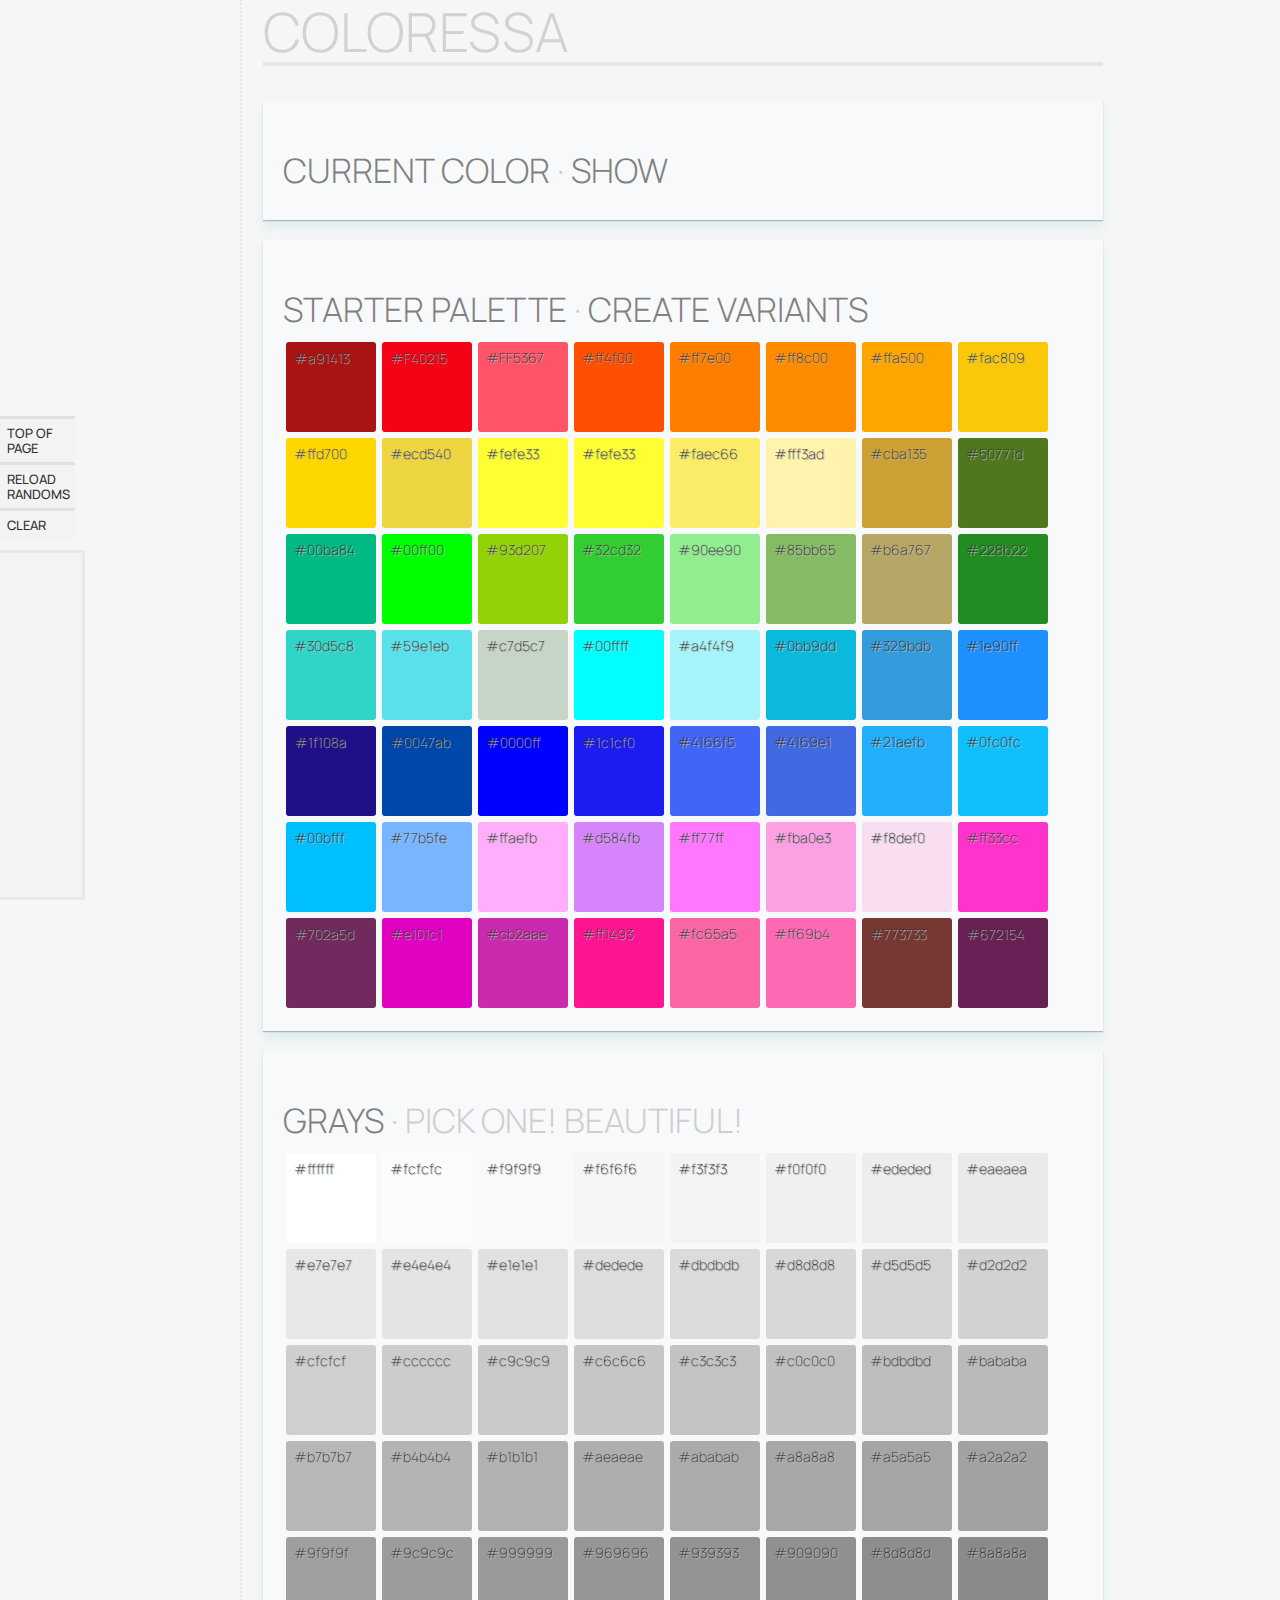
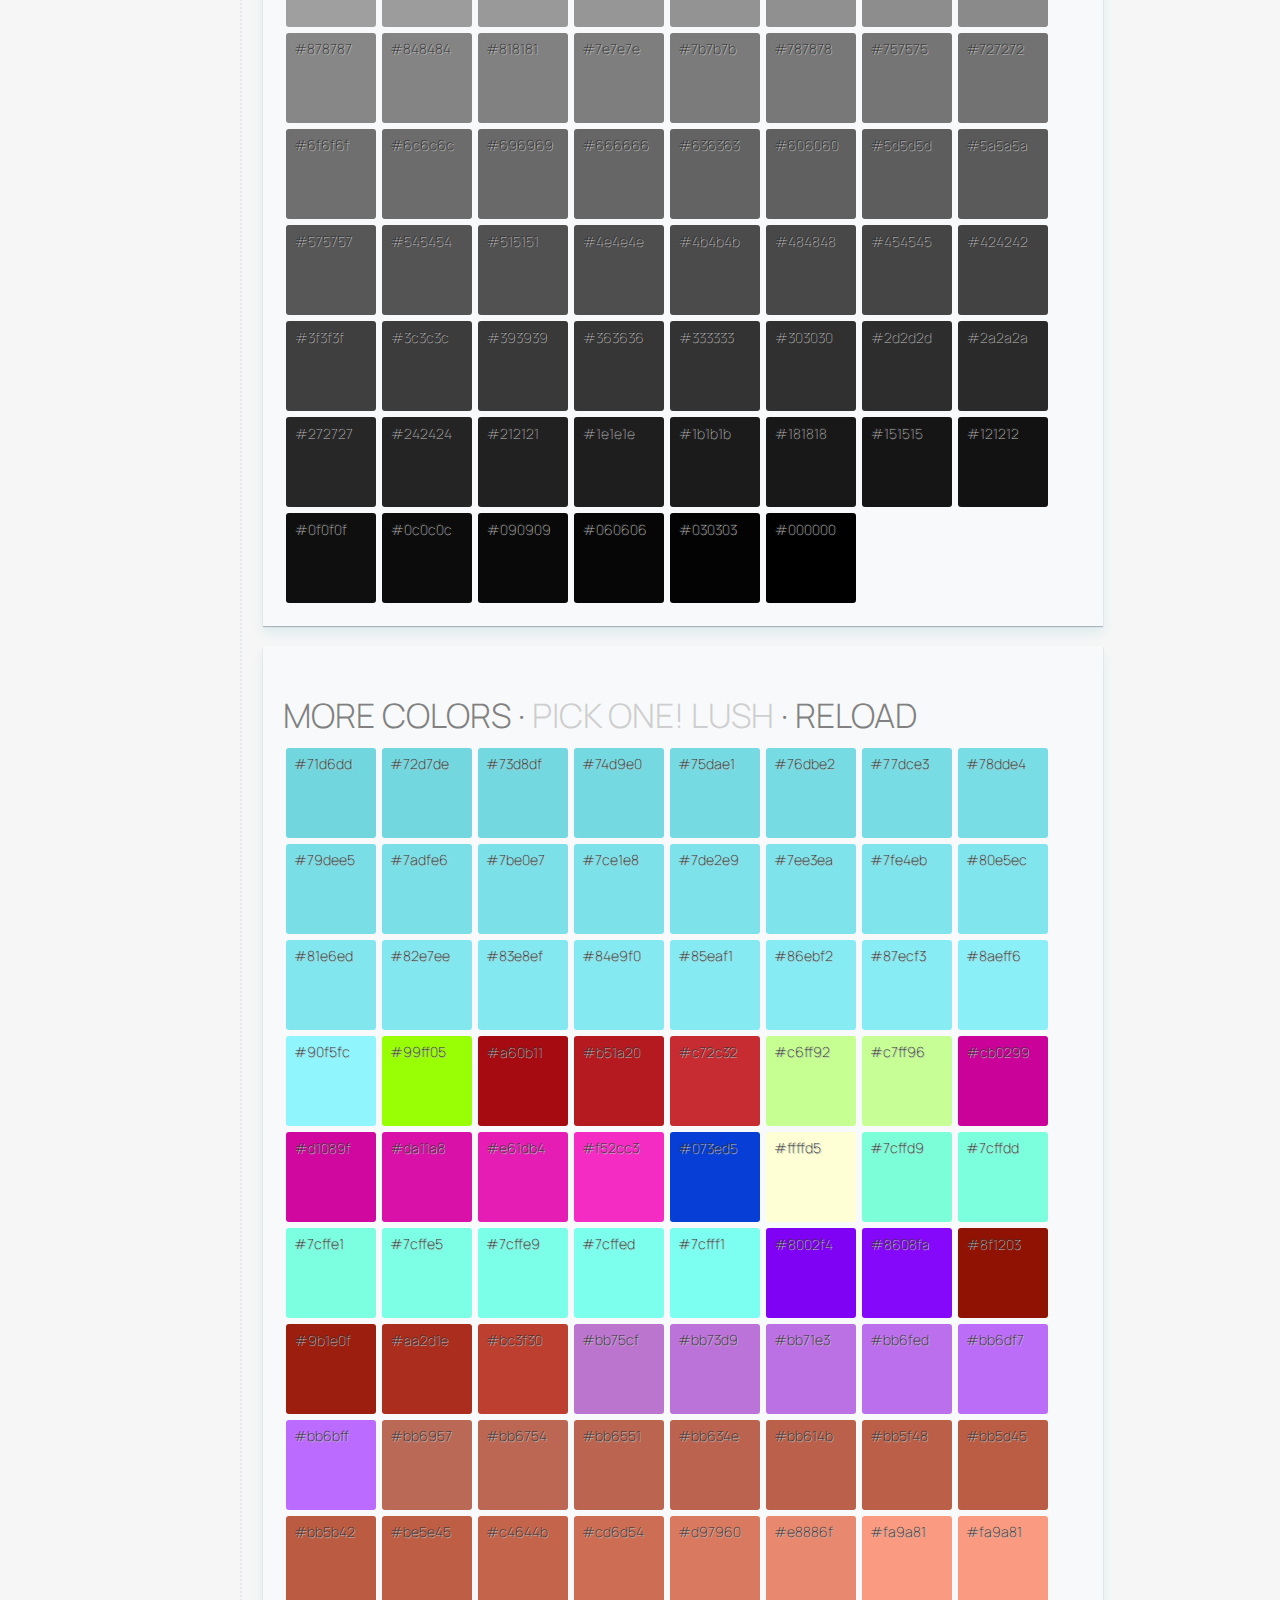
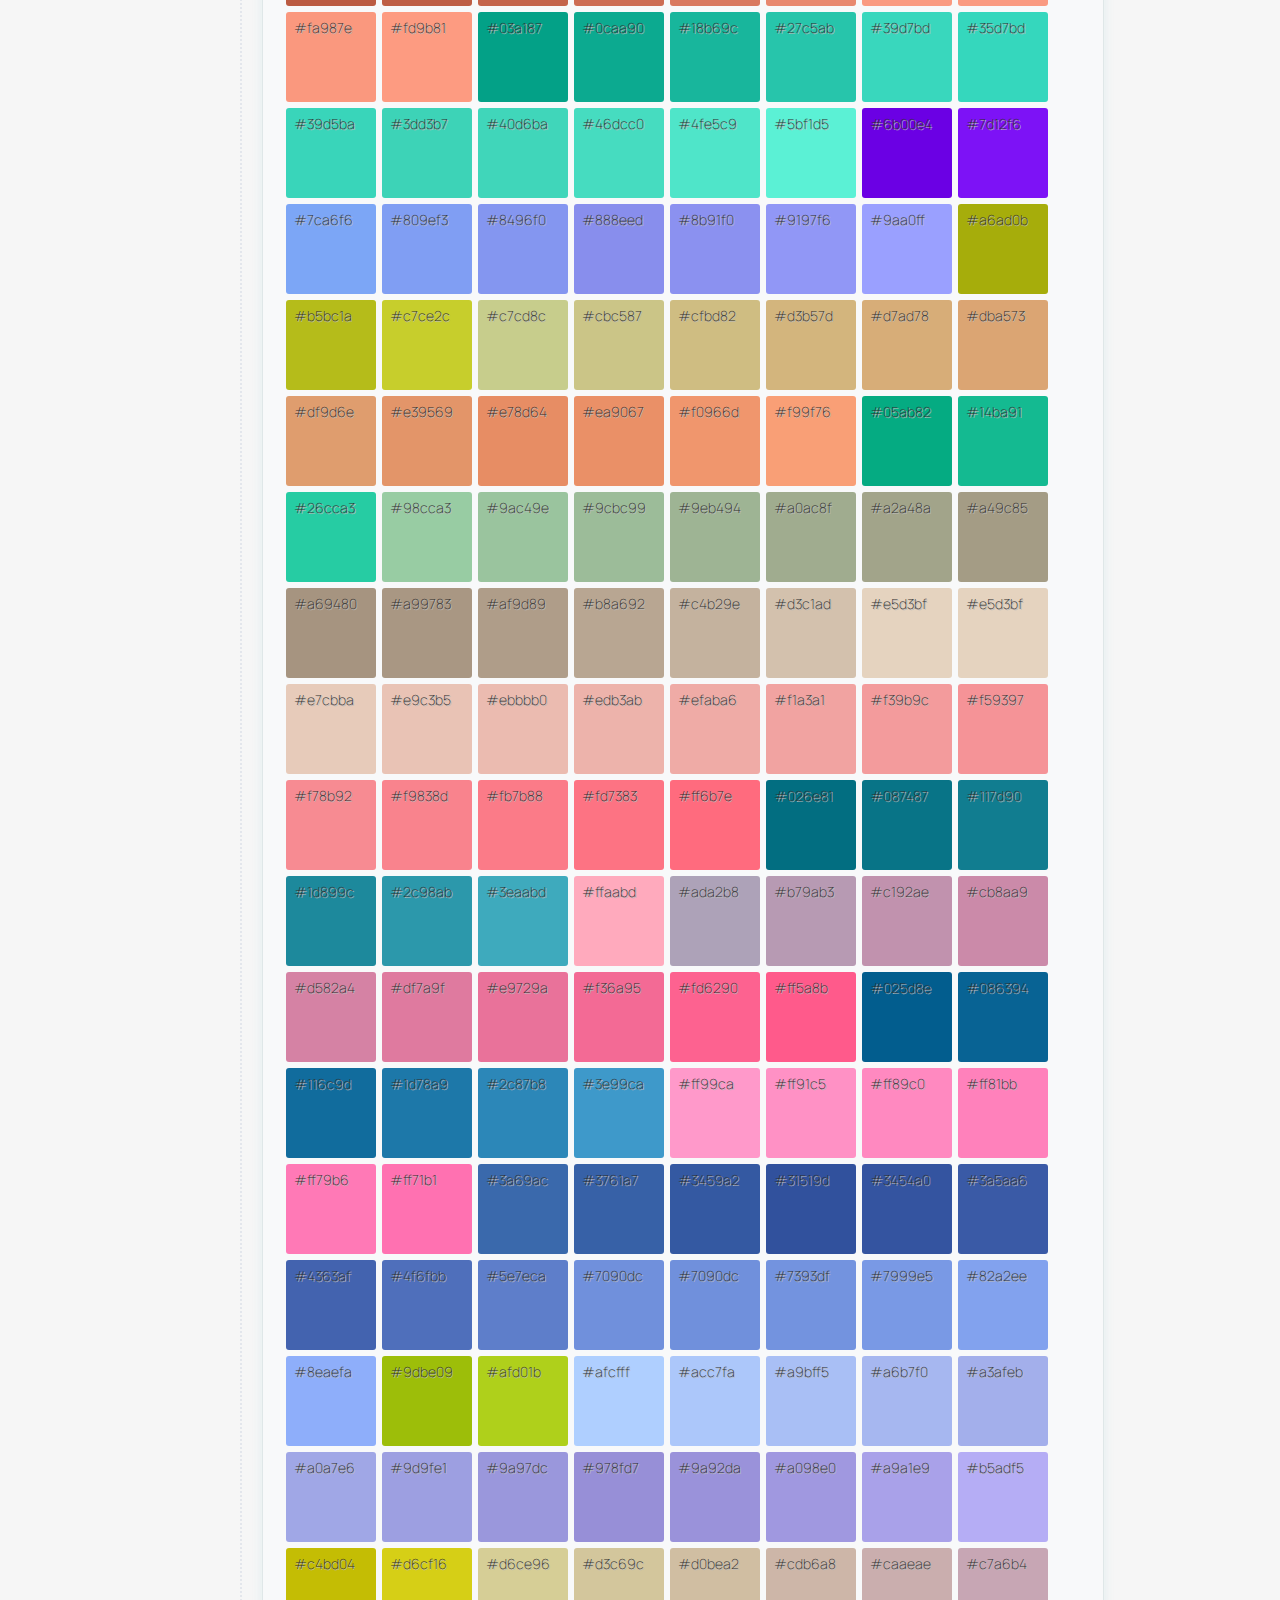
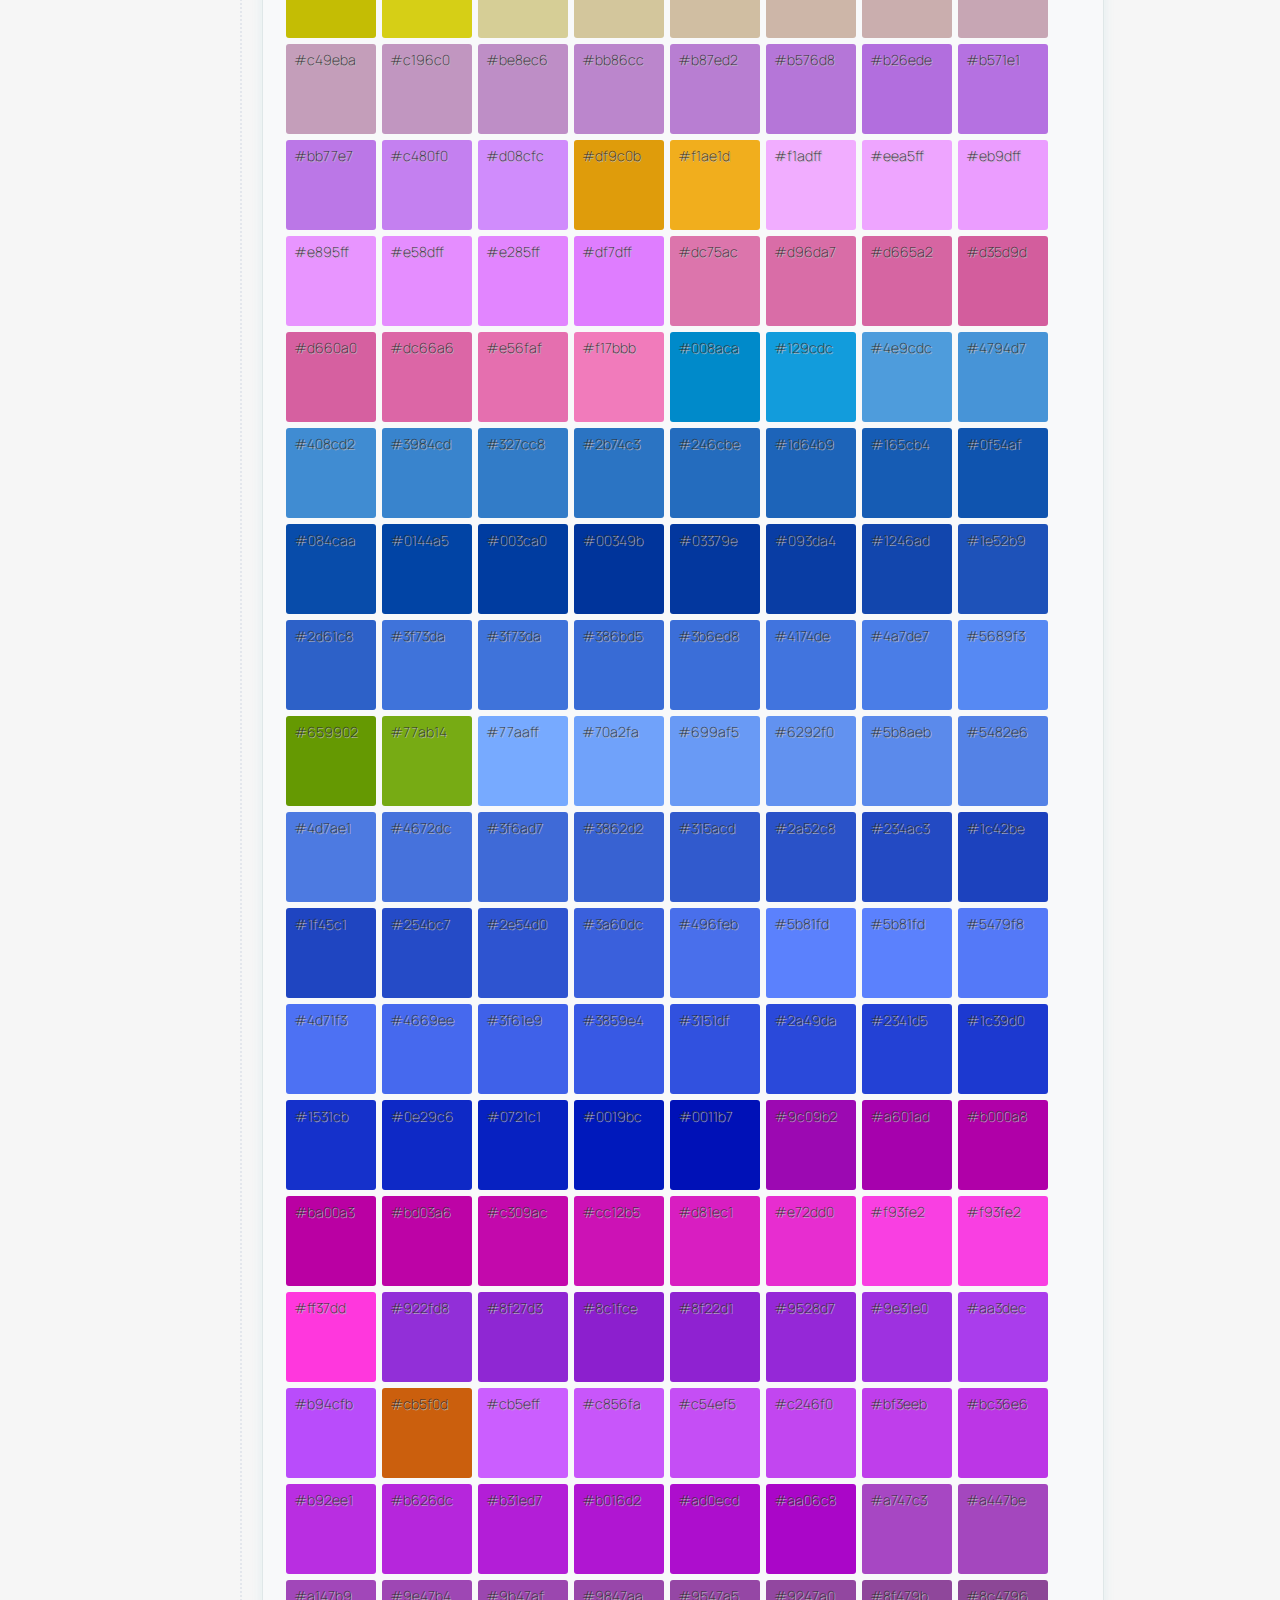
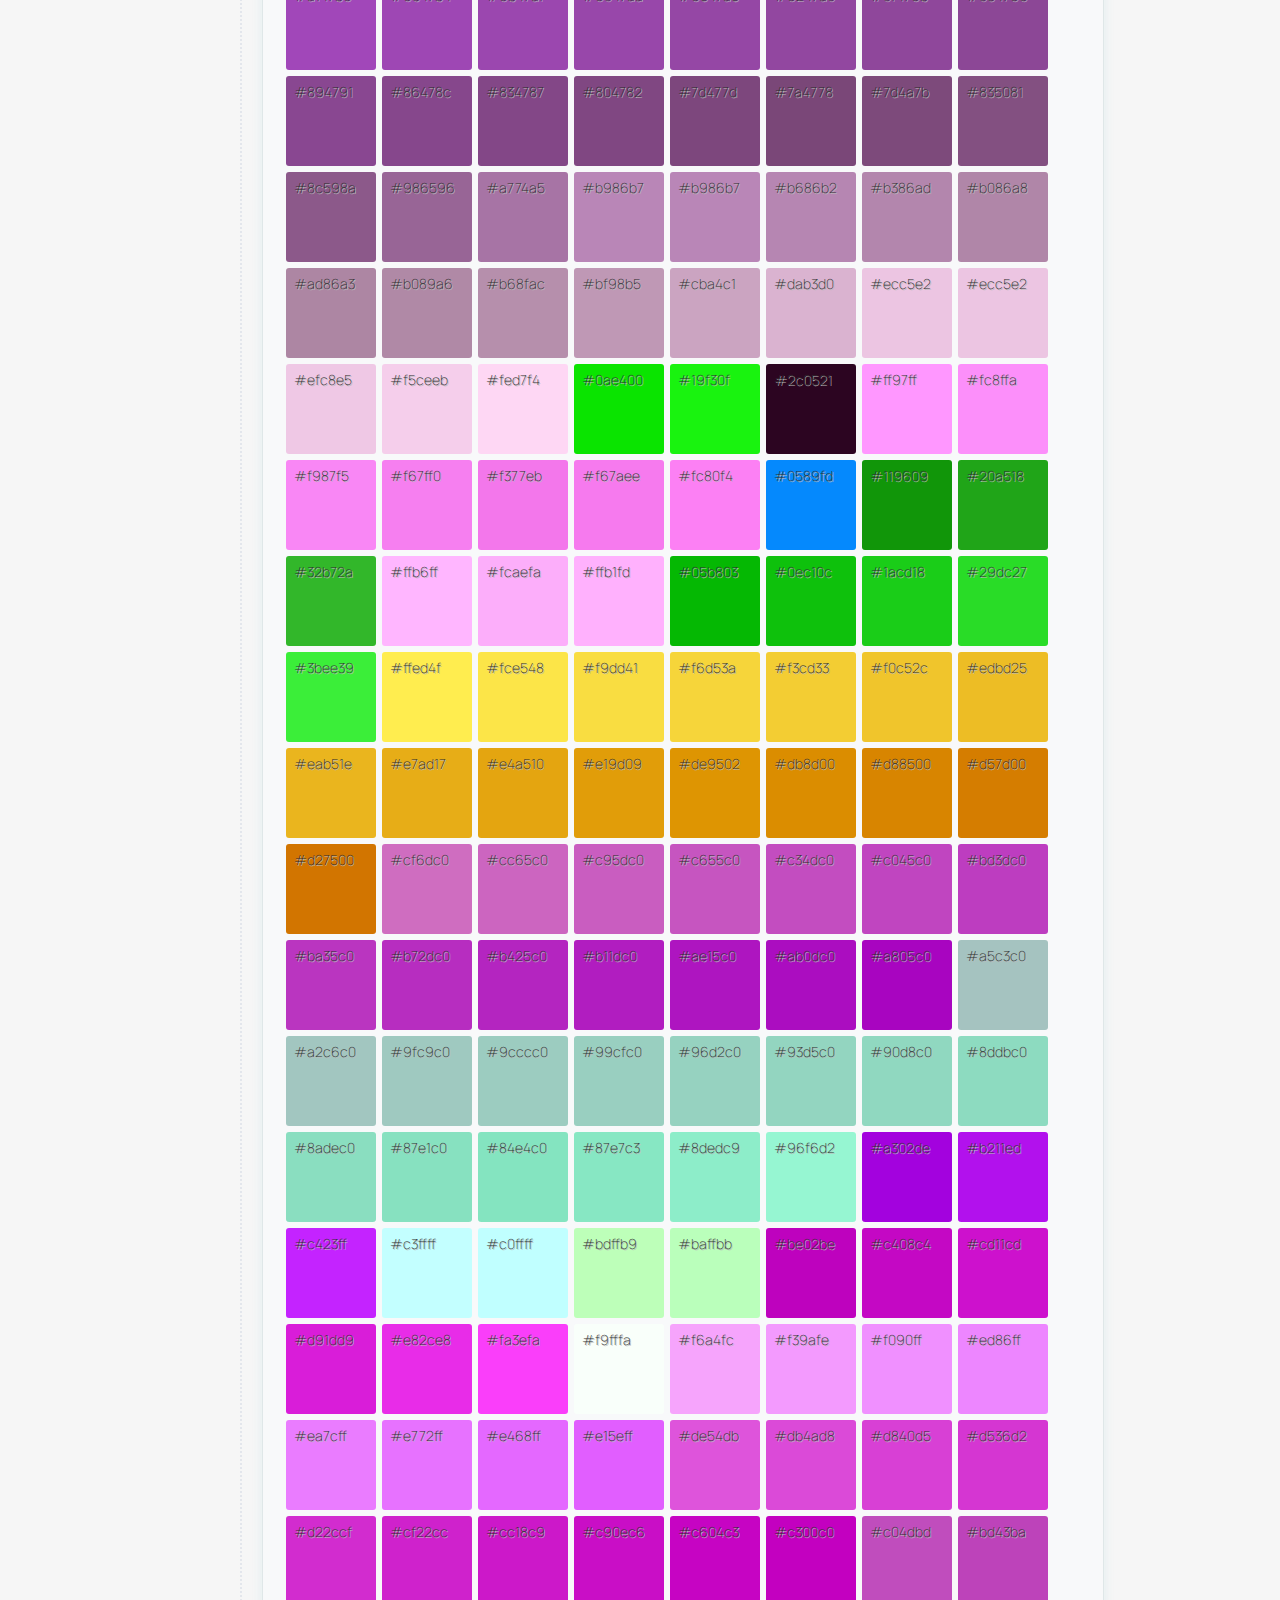
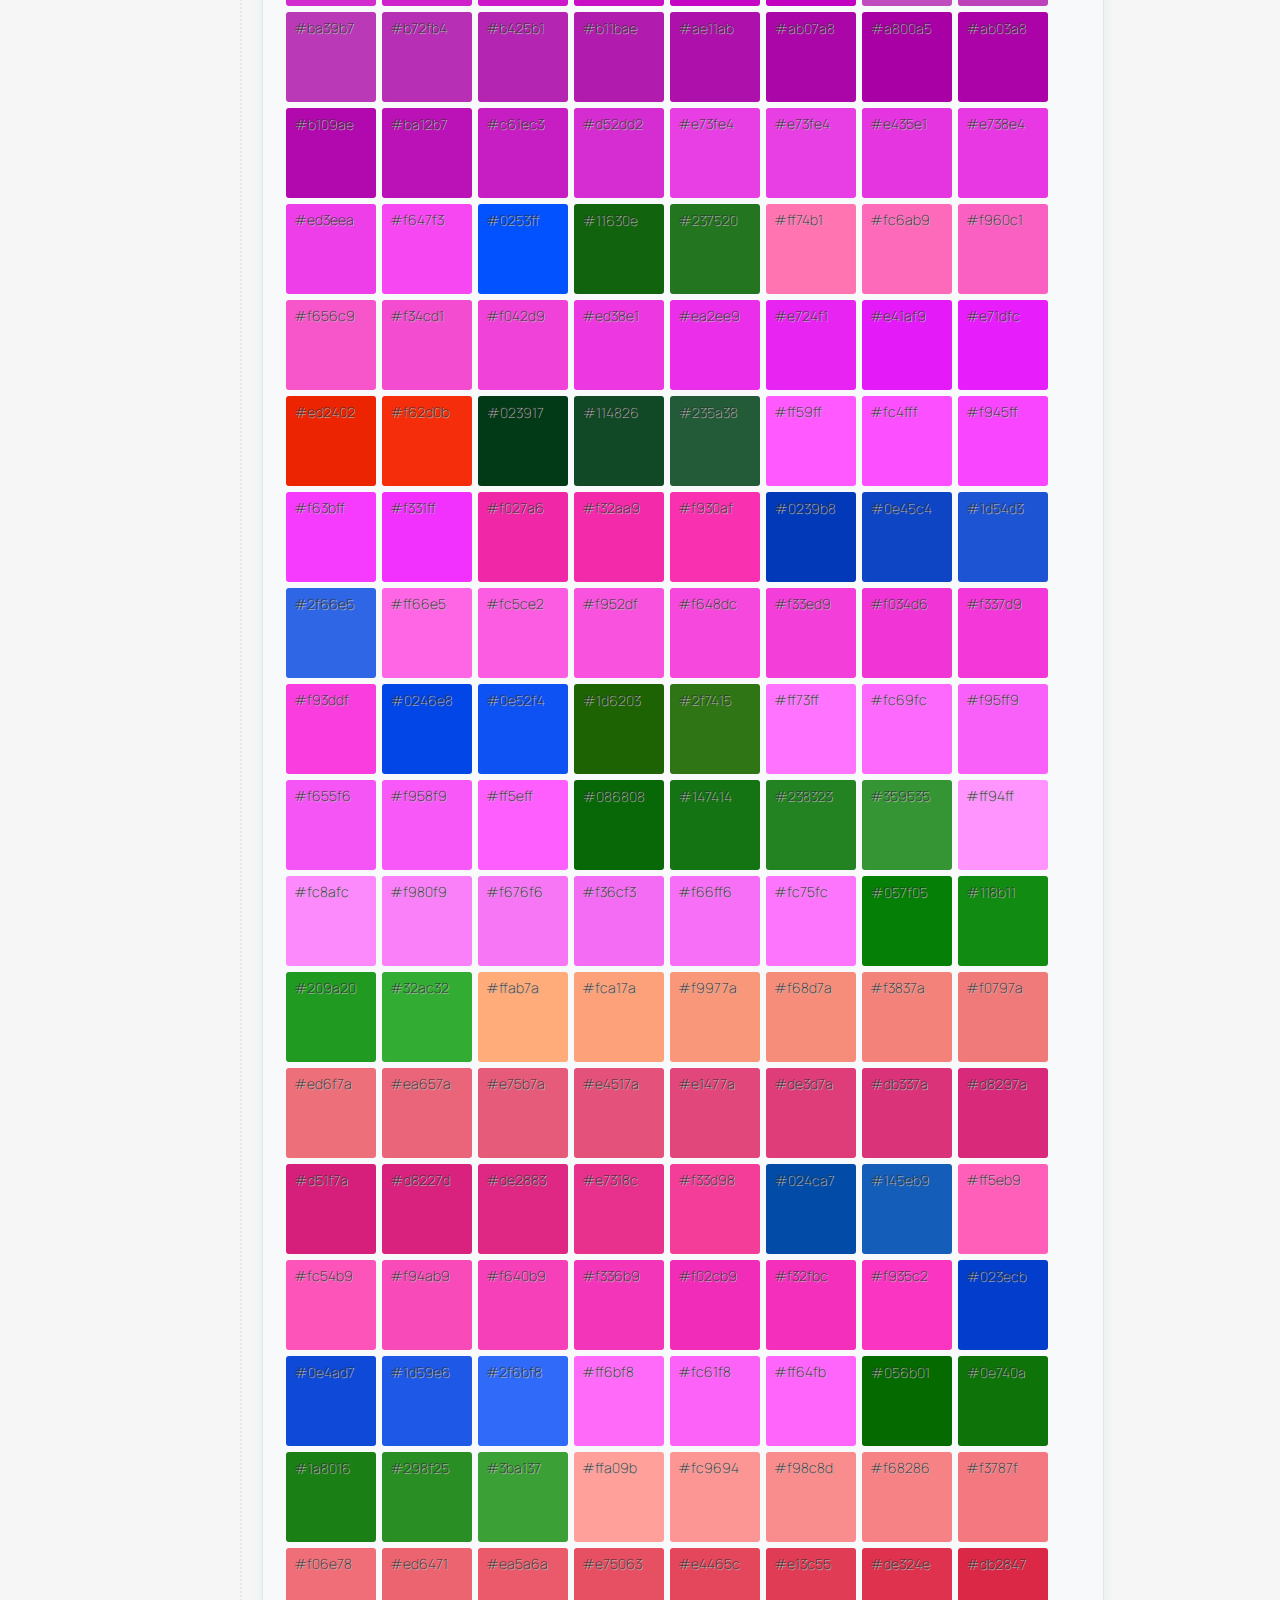
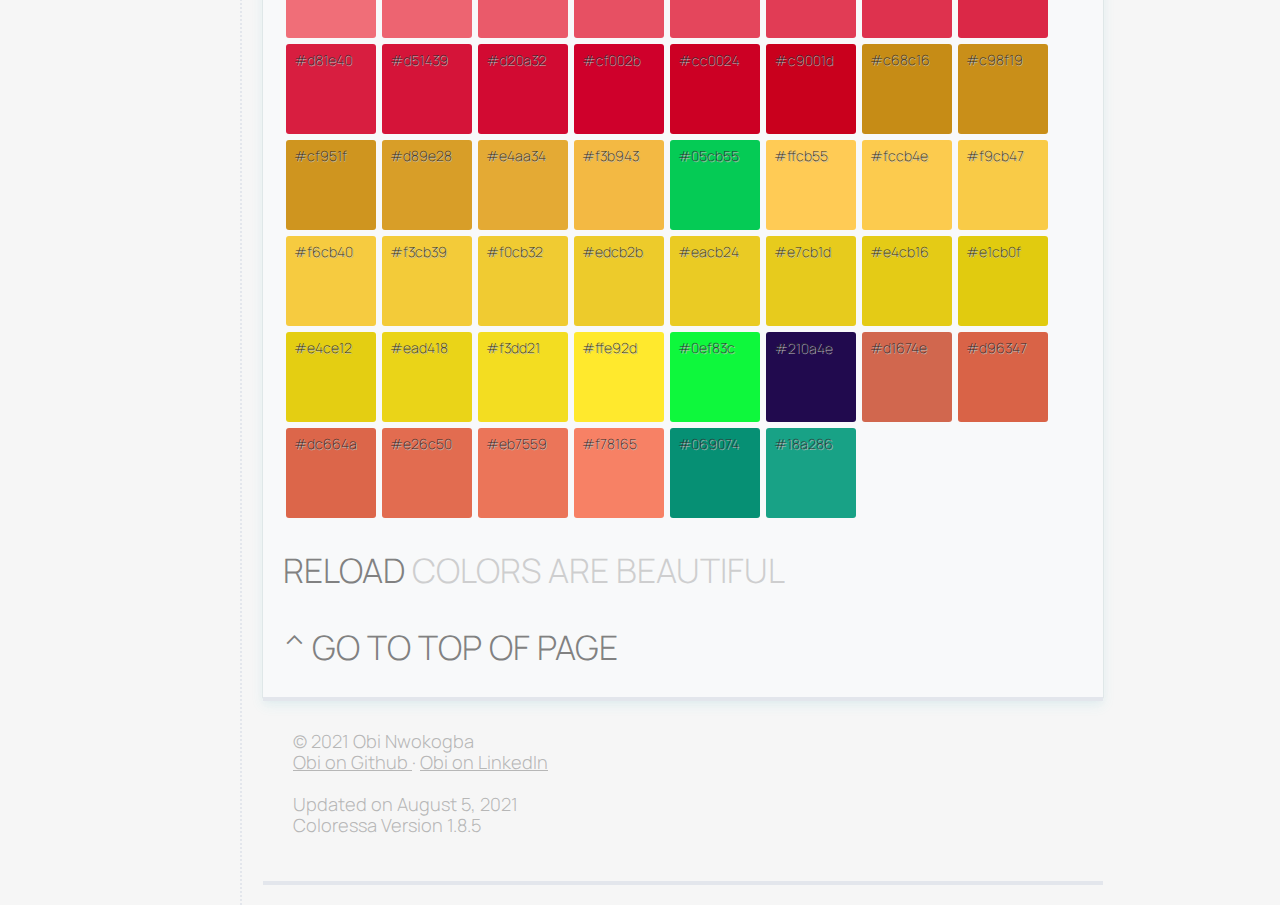
==== index.html @ 87e454c7 "New feature Current Color" ====
<!DOCTYPE doctype html>
<html lang="en">

<head>
    <!-- Required meta tags -->
    <meta charset="utf-8" />
    <meta content="width=device-width, initial-scale=1" name="viewport" />
    <link href="normalize.css" rel="stylesheet" />
    <link href="coloressastyles.css" rel="stylesheet" />
    <link href="https://fonts.gstatic.com" rel="preconnect" />
    <link href="https://fonts.googleapis.com/css2?family=Manrope:wght@200;300;400;500;600;700;800&display=swap"
        rel="stylesheet">
    <script src="js/jquery-3.6.0.min.js">
    </script>
    <script src="coloressascripts.js">
    </script>
    <script src="js/clipboard.min.js">
    </script>
    <title>
        Coloressa - Color finder, picker, discovery, shades, tints, variants - Colors from Obi to You
    </title>
</head>

<body>
    <div class="outermostcontainer">
        <header>
        </header>
        <div class="notify">
            <span class="" id="notifyType">
            </span>
        </div>
        <div class="container-lg">
            <span class="pageheader">
                coloressa
            </span>
            <div class="homesection">


                <!-- START OF CURRENT COLOR BOX -->
                <div class="panelbox" id="currentcolorcontainer">
                    <div class="panelboxheader">
                        <div class="colorboxescontainer">
                            <span class="colorboxheader">
                                CURRENT COLOR
                                <span class="lightest">
                                    &middot; </span>
                                <span class="spanlink" onClick="createstarterpalettevariants()">
                                    SHOW
                                </span>
                            </span>

                            <div class="currentcolorrow">
                                <div id="currentcolorrow1"></div>
                                <div id="currentcolorrow2"></div>
                                <div id="currentcolorrow3"></div>
                            </div>
                        </div>
                    </div>
                </div>



                <!-- START OF STARTER PALETTE CONTAINER -->
                <div class="panelbox" id="startermegacontainer">
                    <div class="panelboxheader">
                        <div class="colorboxescontainer">
                            <span class="colorboxheader">
                                STARTER PALETTE
                                <span class="lightest">
                                    &middot; </span>
                                <span class="spanlink" onClick="createstarterpalettevariants()">
                                    CREATE VARIANTS
                                </span>
                            </span>
                            <span id="startercontainer" class="startercontainer"></span>
                        </div>
                    </div>
                </div>
                <!-- START OF VARIANTS CONTAINER -->
                <div class="panelbox" id="variantsmegacontainer">
                    <div class="panelboxheader">
                        <div class="colorboxescontainer">
                            <span class="colorboxheader">
                                <span id="variantshexlabel"></span>
                                <span class="lightest">
                                    &middot; VARIANTS
                                    &middot; </span>
                                <span class="spanlink" onClick="createVariants()">
                                    RELOAD VARIANTS
                                </span>
                            </span>
                            <span id="variantscontainer" class="variantscontainer"></span>
                        </div>
                    </div>
                </div>
                <!-- START OF SHADES AND TINTS CONTAINER -->
                <div class="panelbox" id="shadesmegacontainer">
                    <div class="panelboxheader">
                        <div class="colorboxescontainer">
                            <span class="colorboxheader">
                                <span id="shadeshexlabel"></span>
                                <span class="lightest">
                                    &middot; SHADES and TINTS
                                    &middot; </span>
                                <span class="spanlink" onClick="createVariants()">
                                    SEE VARIANTS
                                </span>
                            </span>
                            <span id="shadescontainer" class="shadescontainer"></span>
                        </div>
                    </div>
                </div>
                <!-- START OF GRAYS CONTAINER -->
                <div class="panelbox">
                    <div class="panelboxheader">
                        <div class="colorboxescontainer" id="neutralscontainer">
                            <span class="colorboxheader">
                                GRAYS
                                <span class="lightest">
                                    &middot; pick one! BEAUTIFUL!
                                </span>
                            </span>
                        </div>
                    </div>
                </div>
                <!-- END OF GRAYS CONTAINER -->
                <div class="panelbox">
                    <div class="panelboxheader">
                        <div class="colorboxescontainer">
                            <span class="colorboxheader">
                                MORE COLORS &middot;
                                <span class="lightest">
                                    pick one! LUSH
                                </span> &middot;
                                <span class="spanlink" onclick="reloadrandomcolors()">
                                    RELOAD
                                </span>
                            </span>
                            <span id="morecolorscontainer">
                            </span>
                            <span class="colorboxheader">
                                <span class="spanlink" onclick="reloadrandomcolors()">
                                    RELOAD
                                </span>
                                <span class="lightest">
                                    COLORS ARE BEAUTIFUL
                                </span><br /><br />
                                <span class="spanlink" id="topofpage" onClick="scrollToPageTop()">^ GO TO TOP OF
                                    PAGE</span>
                            </span>
                        </div>
                    </div>
                </div>
                <div class="colorhistorybox">
                    <span class="clear topofpage2" onClick="scrollToPageTop()">TOP OF<br />PAGE</span>
                    <span class="clear reloadrandoms" onClick="reloadrandomcolors()">RELOAD<br />RANDOMS</span>
                    <span class="clear" onClick="clearhistorybox()">CLEAR</span>
                    <div class="colorhistorybox2"></div>
                </div>
                <script>
                    displayneutrals();
                    displaymorecolors();

                    function clearhistorybox() {
                        let clearbutton = `<span class="clear" onClick="clearhistorybox()">CLEAR</span>`;
                        $(".colorhistorybox2").empty();
                    }

                    function reloadrandomcolors() {
                        $("#morecolorscontainer").empty();
                        displaymorecolors();
                        //displaymorecolors();
                    }



                    function addToColorHistory(hexColor) {

                        var elm = `<div class="colorhistoryelement">
            <div class="colorhistorycircle" onClick="copyToClipboard(${hexColor})"
         data-clipboard-text="${hexColor}"
        style="background:${hexColor};"></div>
        <br>
        <span class="historycolorlabel">${hexColor}</span>
        <span class="shades" onClick="createShades('${hexColor}')">shades</span>
        </div>`;

                        $(".colorhistorybox2").prepend(elm);
                    }

                    function showNotification(copiedString) {
                        setCurrentColor(String(copiedString));
                        $(".notify").fadeToggle();
                        $(".notify").css("border-bottom-color", copiedString);
                        $(".notify").toggleClass("active");
                        $("#notifyType").text(`${copiedString} was copied to your clipboard`);
                        $("#notifyType").toggleClass("success");

                        setTimeout(function () {
                            $(".notify").removeClass("active");
                            $("#notifyType").removeClass("success");
                            $(".notify").fadeOut();
                        }, 2000);
                        addToColorHistory(copiedString);
                    }

                    var clipboard = new ClipboardJS('.colorbox');
                    var clipboard2 = new ClipboardJS('.colorhistorycircle');

                    clipboard.on('success', function (e) {

                        //alert("SUCCESS");
                        showNotification(e.text);
                        //console.info('Action:', e.action);
                        //console.info('Text:', e.text);
                        //console.info('Trigger:', e.trigger);

                        //e.clearSelection();
                    });

                    createStarterPalette();
                </script>
                <div class="footerbox">
                    © 2021 Obi Nwokogba
                    <br />
                    <a href="https://github.com/obi-nwokogba">
                        Obi on Github
                    </a>
                    ·
                    <a href="https://www.linkedin.com/in/obi-nwokogba/">
                        Obi on LinkedIn
                    </a>
                    <br />
                    <br />
                    Updated on August 5, 2021<br />
                    Coloressa Version 1.8.5
                </div>
            </div>

            <p id="currentcolorstorage"></p>
</body>

</html>
---- coloressastyles.css ----
:root {
    --darkest-color: #05222F;
    --middark-color: #1777A4;
    --brand-blue: #1475e4;
    --brand-purple: #c71ae9;
    --brand-darkbrown: #191D21;
    --brand-midbrown: #394145;
    --midlight-color: #363636;
    --lightest-color: #E8F6FD;
    --lightgray: #EAEFF1;
    --generaltextcolor: #2f2f2f;
    --lightbordergray: #E3E6EC;
}

html {
    box-sizing: border-box;
    /* scroll-behavior: smooth; */
}

*,
*:before,
*:after {
    box-sizing: border-box;
}

a {
    color: var(--hyperlinkcolor);
}

body {
    color: var(--darkest-color);
    font-family: 'Manrope', helvetica, helvetica neue, Segoe UI, sans-serif;
    font-weight: 100 !important;
    background: #F6F6F6;
    color: var(--generaltextcolor);
    text-align: left;
    margin: auto;
    font-size: 20px;
}

.siteheadertext {
    margin-top: 50px;
    color: White;
    display: block;
    color: var(--brand-blue);
    font-weight: 700;
    font-size: 1.6em;
    display: block;
    padding-bottom: 0px;
    margin-bottom: 7px;
}

h4.introduction {
    color: #575757;
}

.panelOne {
    border: solid 3px var(--middark-color);
    padding: 15px;
}

.lighter {
    opacity: 0.65;
}

.lightest {
    opacity: 0.35;
}

#searchbutton {
    background: var(--brand-blue);
    border-radius: 5px;
}

.lighter {
    opacity: 0.6;
}

searchelement {
    height: 80px;
    border-radius: 5px;
    min-height: 70px;
    padding: 13px;
    font-size: 0.9em;
}

.coinPanel1 {
    border-radius: 5px;
    border: solid 1px rgba(255, 255, 255, 0.2);
    padding: 15px;
    font-size: 1.1em;
    color: #2B5CAB;
    display: inline;
    max-height: 30px;
}

.homesection {
    border-top: solid 4px #E3E6EC;
    border-bottom: solid 4px #E3E6EC;
    font-size: 1.3em;
    font-weight: 200;
    padding: 15px;
    transition: 0.3s;
    padding-left: 0px;
    padding-right: 0px;
}

.homesection:hover {
    /*   background: rgba(255, 255, 255, 0.3);*/
}

.footerbox {
    border-top: solid 4px #E3E6EC;
    font-size: 0.7em;
    font-weight: 300;
    padding: 30px;
    transition: 0.2s;
    text-align: left;
    color: #b7b7b7;
}

.footerbox>a:hover {
    color: #c71ae9;
    border-bottom-color: #c71ae9;
}

.outermostcontainer {
    margin: 0 auto;
    display: flex;
    flex-direction: column;
    width: 800px;
    border-left: dotted 2px var(--lightbordergray);
    padding-left: 21px;
}

.footerrow {
    text-align: left;
}

ul {
    list-style-type: none;
    margin: 0;
    padding: 0;
}

nav>a {}

.navbar {
    display: flex;
    justify-content: flex-start;
}

li>a {
    text-decoration: none;
    transition: 0.23s;
    padding-right: 15px;
}

li>a:hover {
    border-bottom: solid 3px;
    font-weight: 500;
    color: var(--brand-blue);
    padding-right: 16px;
    margin-right: 10px;
}

.lastupdatednote {
    background-color: var(--lightbordergray);
    color: rgb(153, 153, 153);
    border-radius: 7px;
    padding: 7px;
    font-size: 0.5em;
    margin-bottom: 17px;
    margin-top: 17px;
}

span.technologiesused {
    border: solid 1px #1475e470;
    border-radius: 11px;
    height: 22px;
    display: inline-block;
    font-size: 0.5em;
    padding: 3px;
    padding-left: 7px;
    padding-right: 7px;
    opacity: 0.9;
    transition: 0.2s;
}

span.technologiesused:hover {
    border-width: 0px 0px 1px 0px;
    border-radius: 0px;
}

.lightbigheader {
    font-weight: 800;
    color: #BCD8F7;
}

a.projectname {
    font-weight: 700;
    border: none;
    display: block;
    text-decoration: none;
    color: #1475e4;
    margin-top: 10px !important;
    transition: 0.2s;
    font-size: 0.95em;
    margin-bottom: 7px;
}

a.projectnamelink {
    font-weight: 400;
    border-bottom: solid 2px #1475e448 !important;
    display: block;
    text-decoration: none;
    color: #1475e4;
    margin-top: 3px !important;
    transition: 0.2s;
    font-size: 0.65em;
    margin-bottom: 0px;
}

a.projectnamelink:hover {
    font-weight: 700;
    border-bottom: solid 2px #ffa310de !important;
    margin-left: 10px;
    background-color: #ffa31009;
}

.projectdescription {
    font-weight: 300;
    font-size: 0.8em;
    padding: 0px;
    margin: 0;
    margin-bottom: 14px;
}

.panelbox {
    padding: 0px;
    border-radius: 0px;
    margin-top: 20px;
    box-shadow: 0 6px 8px rgba(85, 102, 119, .03), 0 1px 1px rgba(85, 102, 119, .4), 0 8px 12px rgba(58, 193, 203, .1);
}

.panelboxheader {
    background-color: #F8F9FA;
    padding: 20px;
}

.panelboxcontent {
    background-color: #FFFFFF;
    padding: 20px;
}

.tooltip {
    position: relative;
    display: inline-block;
}

.tooltip .tooltiptext {
    visibility: hidden;
    width: 140px;
    background-color: #555;
    color: #fff;
    text-align: center;
    border-radius: 6px;
    padding: 5px;
    position: absolute;
    z-index: 1;
    bottom: 150%;
    left: 50%;
    margin-left: -75px;
    opacity: 0;
    transition: opacity 0.3s;
}

.tooltip .tooltiptext::after {
    content: "";
    position: absolute;
    top: 100%;
    left: 50%;
    margin-left: -5px;
    border-width: 5px;
    border-style: solid;
    border-color: #555 transparent transparent transparent;
}

.tooltip:hover .tooltiptext {
    visibility: visible;
    opacity: 1;
}

span.colorboxheader {
    font-weight: 300;
    font-size: 1.3em;
    text-transform: uppercase;
    display: block;
    margin-top: 30px;
    margin-bottom: 10px;
    color: #818181;
}

.colorbox {
    width: 90px;
    max-height: 90px;
    min-width: 90px;
    height: 90px;
    border-radius: 3px;
    display: inline-block;
    font-size: 14px;
    padding: 5px;
    border: solid 3px transparent;
    text-shadow: 1px 1px #bbbbbb;
    margin: 3px;
    -webkit-user-select: none;
    /* Safari */
    -moz-user-select: none;
    /* Firefox */
    -ms-user-select: none;
    /* IE10+/Edge */
    user-select: none;
    /* Standard */
    transition: 0.5s;
}

.colorbox:hover {
    border-color: #F6F6F6;
    color: white;
}

/* THIS IS FOR SMALLER and EMPHASIZED COLOR BOXES */
.colorbox2 {
    width: 70px;
    max-height: 70px;
    min-width: 70px;
    height: 70px;
    border-radius: 3px;
    display: inline-block;
    font-size: 14px;
    padding: 5px;
    border: solid 15px transparent;
    text-shadow: 1px 1px #bbbbbb;
    margin: 3px;
    -webkit-user-select: none;
    /* Safari */
    -moz-user-select: none;
    /* Firefox */
    -ms-user-select: none;
    /* IE10+/Edge */
    user-select: none;
    /* Standard */
}

.notify {
    position: fixed;
    top: 0px;
    left: 0px;
    width: 100%;
    height: 0;
    box-sizing: border-box;
    color: rgba(0, 0, 0, .6);
    text-align: center;
    background: white;
    overflow: hidden;
    box-sizing: border-box;
    transition: height .2s;
    font-size: 1.2em;
    text-transform: uppercase;
    padding: 30px;
    border-bottom: solid 18px #FFD73D;
    display: none;
    padding-bottom: 40px !important;
}

#notifyType:before {
    display: block;
    margin-top: 0px;
}

.active {
    height: 60px;
}

span.pageheader {
    font-weight: 300;
    color: #d2d2d2;
    font-size: 2.7em;
    text-transform: uppercase;
}

.spanlink {
    cursor: pointer;
    transition: 0.17s;
}

.spanlink:hover {
    color: #fece33;
    padding-left: 7px;
}

#topofpage {
    cursor: pointer;
    transition: 0.15s;
}

#topofpage:hover {
    color: #fece33;
    padding-left: 10px;
}

.shades {
    font-size: 12px;
    cursor: pointer;
    margin-top: -30px;
    font-weight: 400;
}

.clear {
    width: 75px;
    padding: 7px;
    font-size: 13px;
    cursor: pointer;
    position: fixed;
    bottom: 360;
    left: 0;
    border-top: solid 3px #e1e1e1;
    transition: 0.13s;
    font-weight: 500;
    background-color: #f3f3f3;
}

.clear:hover {
    color: #f6294e;
    font-weight: 600;
    border-color: #f6294e;
    background: white;
}

.reloadrandoms {
    width: 75px;
    bottom: 391;
    left: 0;
    paddint-top: 7px;
    transition: 0.17s;
    background-color: #f3f3f3;
}

.topofpage2 {
    width: 75px;
    cursor: pointer;
    transition: 0.15s;
    bottom: 437;
    left: 0;
    paddint-top: 7px;
    transition: 0.17s;
}

.colorhistorycircle {
    height: 38px;
    width: 38px;
    border-radius: 50%;
    min-height: 38px;
    min-width: 38px;
    max-width: 38px;
    max-height: 38px;
    margin-bottom: -18px;
    display: block;
}

.colorhistoryelement {
    margin: 0;
    border-bottom: solid 2px #e1e1e1;
    padding-top: 7px;
    width: 60px;
    display: inline;
    max-width: 55px;
    text-align: center;
    padding-left: 7px;
}

.colorhistorybox {
    position: fixed;
    bottom: 0;
    left: 0;
    border: solid 3px #eaeaea;
    border-left: none;
    height: 350px;
    width: 85px;
    background-color: #ededed;
    background-color: #f3f3f3;
    border-radius: 0px 0px 0px 0px;
    padding: 0px;
    display: flex;
    flex-direction: column;
}

.colorhistorybox2 {
    border: none;
    margin: 0;
    height: 340px;
    width: 80px;
    background-color: #f3f3f3;
    border-radius: 0px 0px 0px 0px;
    display: flex;
    flex-direction: column;
    padding: 0px;
    font-size: 14px;
    overflow: scroll;
    text-align: center;
    background-color: #f3f3f3;
}

.container-lg {
    width: 840px;
}

#shadesmegacontainer {
    display: none;
}

#variantsmegacontainer {
    display: none;
}

.historycolorlabel {
    font-size: 11px;
    font-weight: 500;
    text-align: center;
    display: block;
    padding: 0px;
    margin-bottom: 6px;
}


/* CURRENT COLOR - STYLES */
.currentcolorrow {
    display: flex;
    flex-direction: row;
}

#currentcolorrow1 {}

#currentcolorrow2 {}

#currentcolorrow3 {}

#currentcolorindicatorcircle {
    width: 180px;
    height: 180px;
    max-width: 180px;
    max-height: 180px;
    border-radius: 90px;
    border:none;
}

/* FIRST BREAKPOINT */
@media all and (max-width: 480px) {
    body {
        max-width: 470px;
        margin-left: 1px;
    }

    span.colorboxheader {
        font-weight: 300;
        font-size: 0.8em;
        text-transform: uppercase;
        display: block;
        margin-top: 30px;
        margin-bottom: 10px;
        color: #818181;
    }

    .panelbox {
        margin-left: 45px;
        max-width: 340px;
    }

    .colorbox {
        width: 55px;
        max-height: 55px;
        min-width: 55px;
        height: 55px;
        border-radius: 4px;
        display: inline-block;
        font-size: 12px;
        padding: 4px;
        border: solid 3px transparent;
        text-shadow: 1px 1px #bbbbbb;
        margin: 3px;
    }

    .colorhistorybox {
        max-width: 50px;
    }

    .colorhistorybox2 {
        max-width: 50px;
    }
}

/* SECOND BREAKPOINT */
@media all and (max-width: 641px) {

    span.colorboxheader {
        font-weight: 300;
        font-size: 1em;
        text-transform: uppercase;
        display: block;
        margin-top: 30px;
        margin-bottom: 10px;
        color: #818181;
    }

    .panelbox {
        margin-left: 45px;
        max-width: 585px;
    }

    .colorbox {
        width: 65px;
        max-height: 65px;
        min-width: 65px;
        height: 65px;
        border-radius: 4px;
        display: inline-block;
        font-size: 12px;
        padding: 4px;
        border: solid 3px transparent;
        text-shadow: 1px 1px #bbbbbb;
        margin: 3px;
    }
}

/* THIRD BREAKPOINT */
@media all and (max-width: 800px) {}

/* FOURTH BREAKPOINT */
@media all and (max-width: 1000px) {}

/* FIFTH BREAKPOINT */
@media all and (max-width: 1300px) {}

/* SIXTH BREAKPOINT */
@media all and (max-width: 1700px) {}
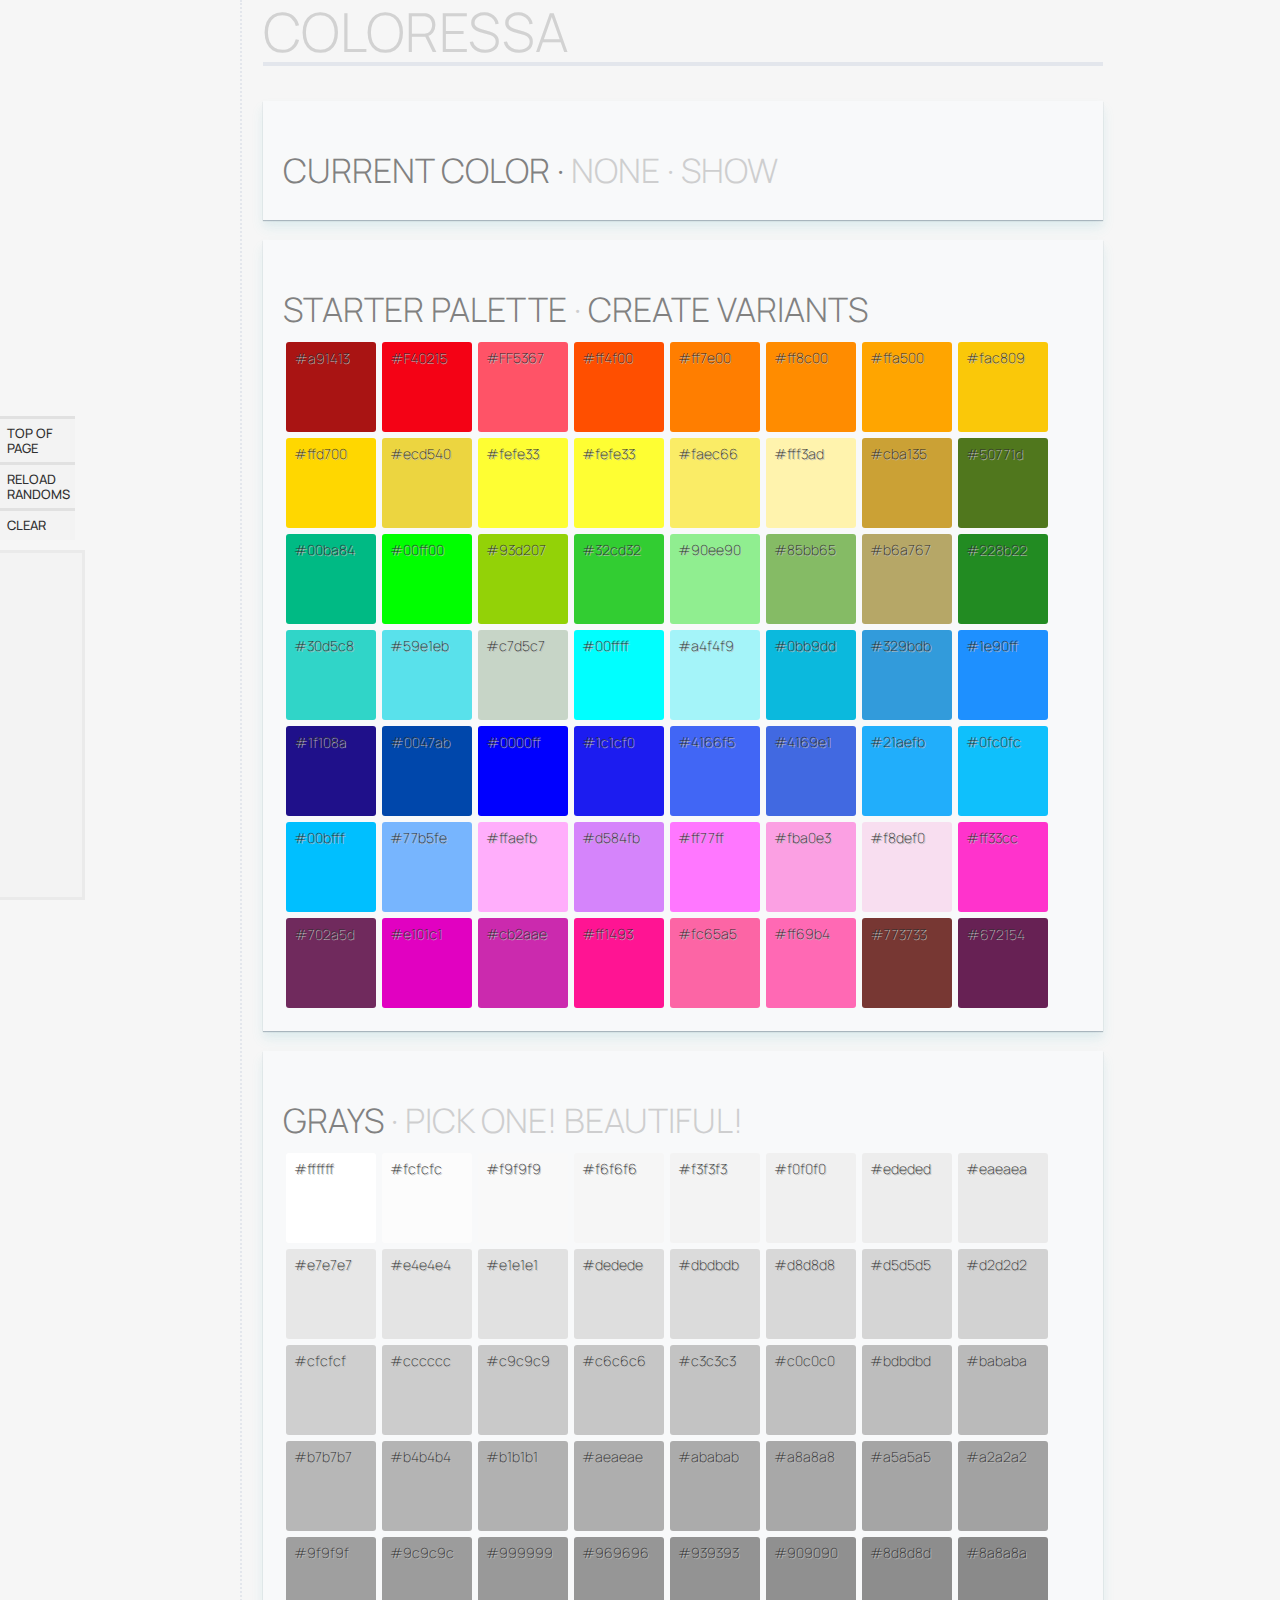
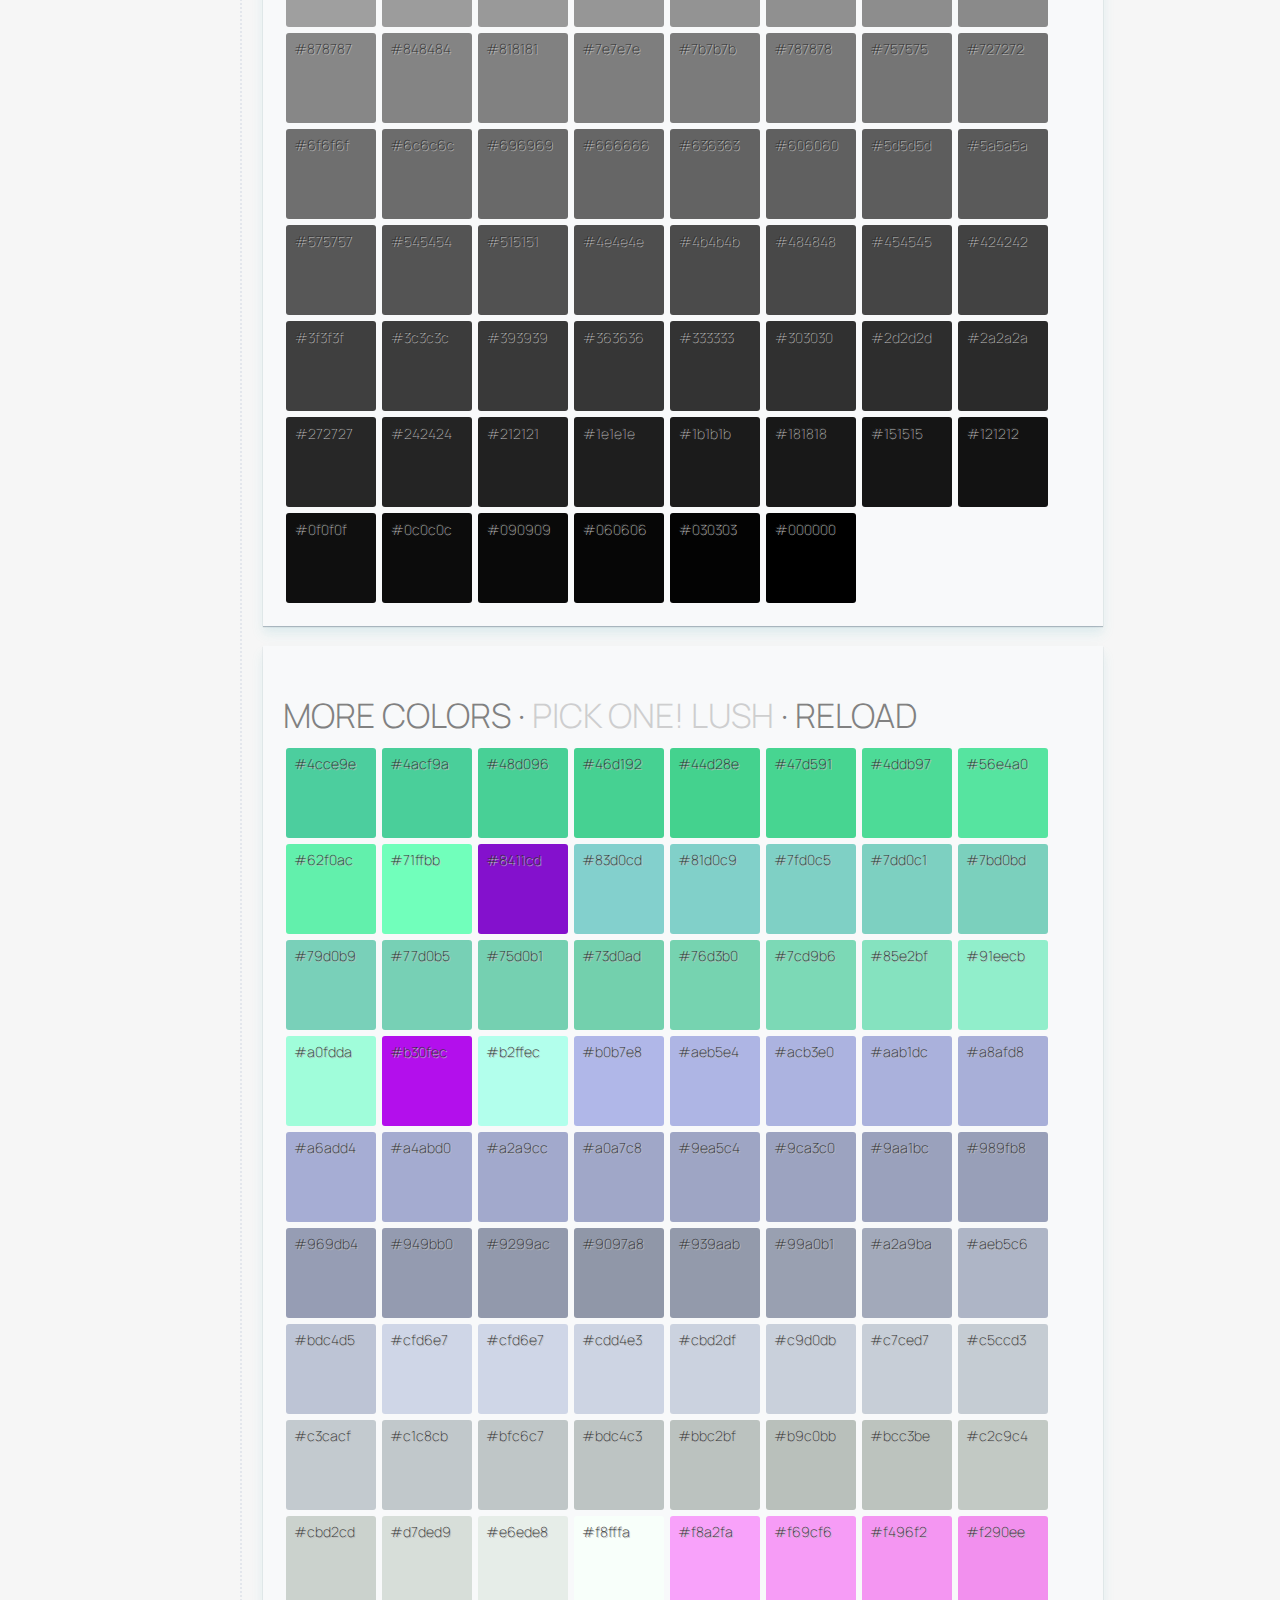
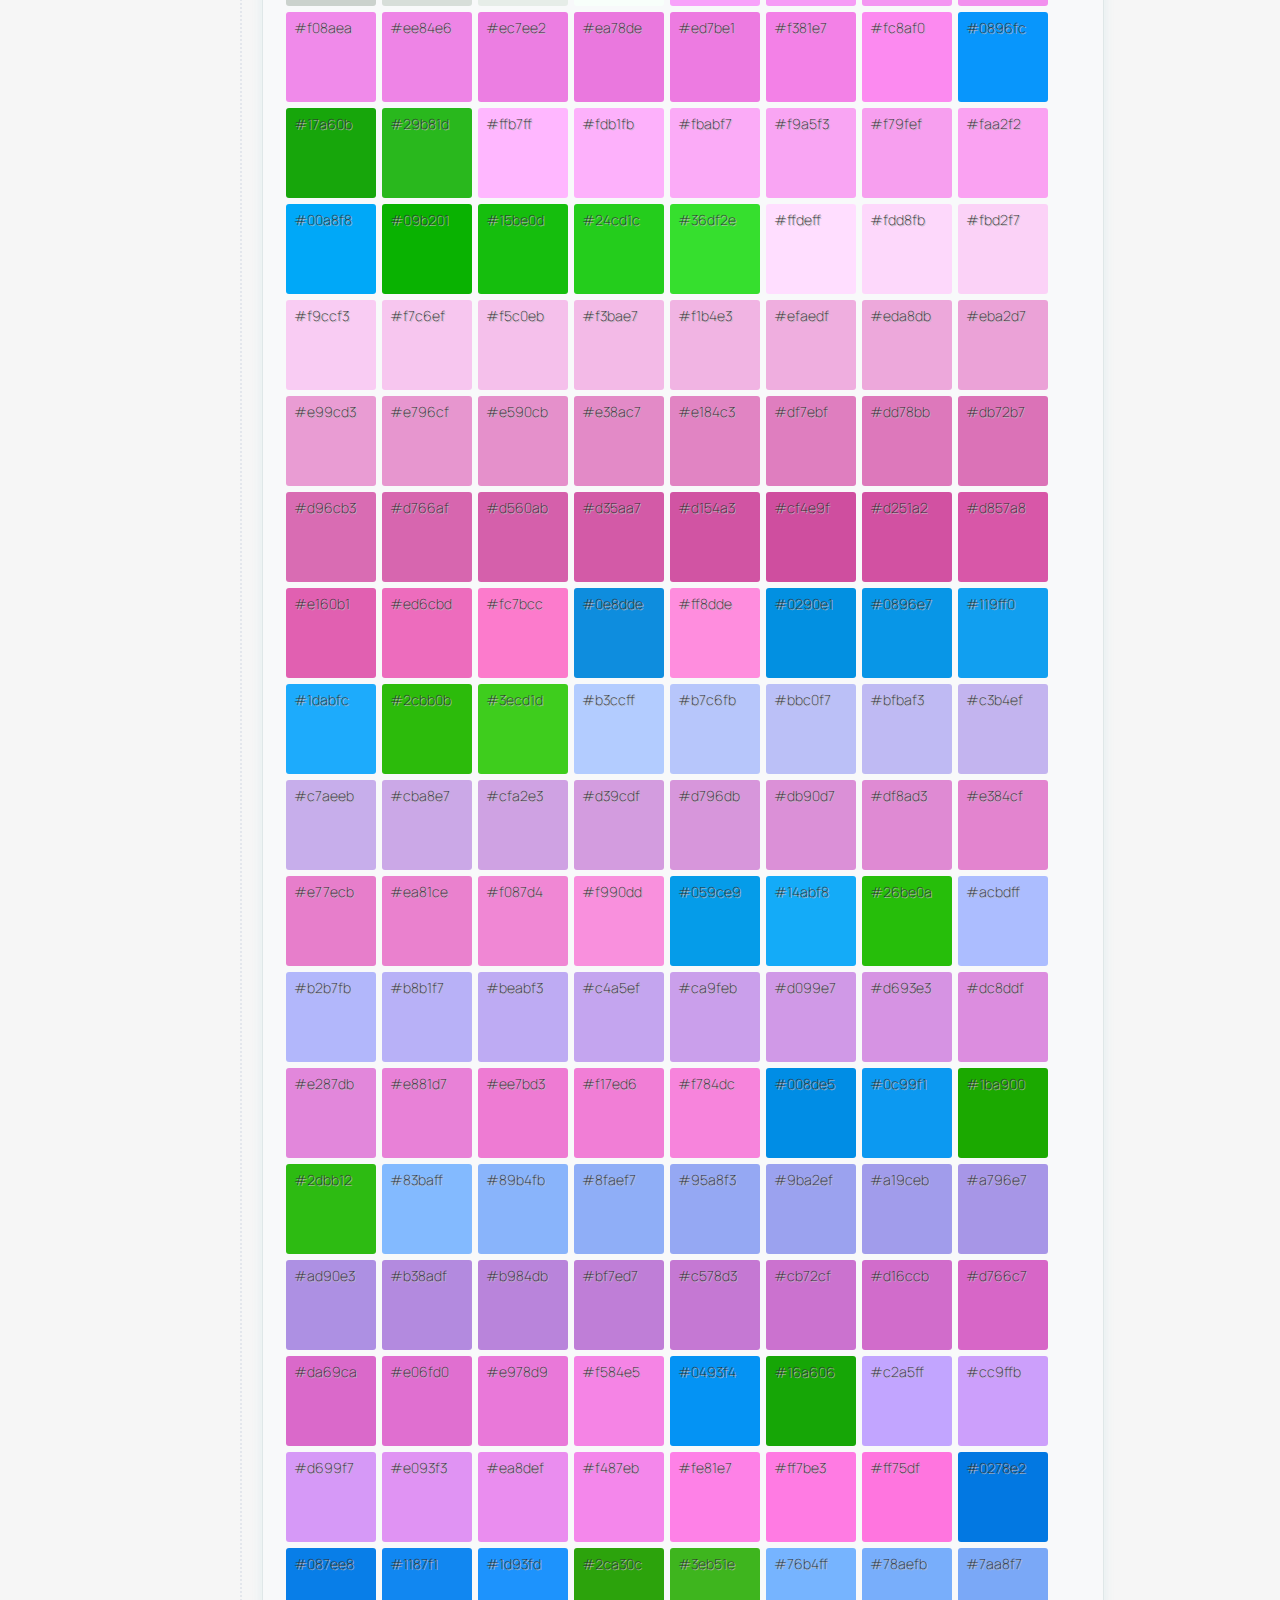
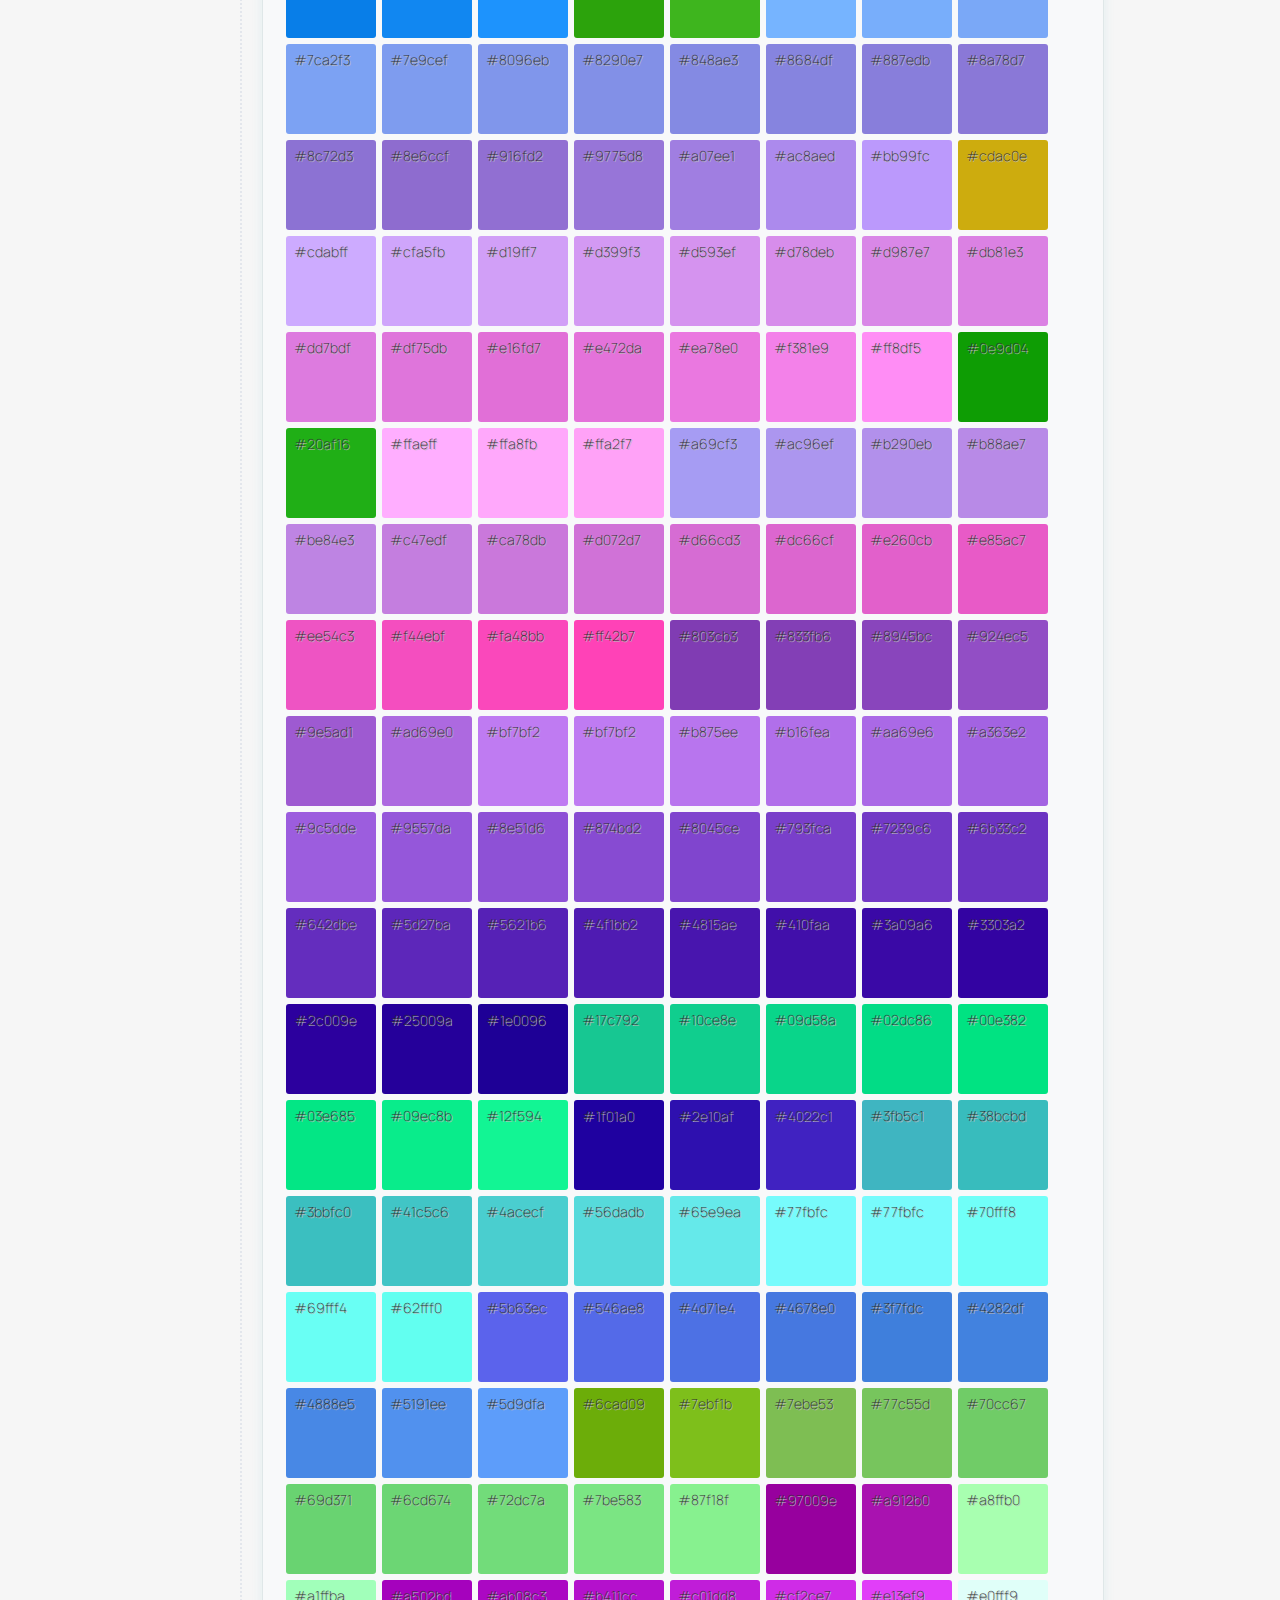
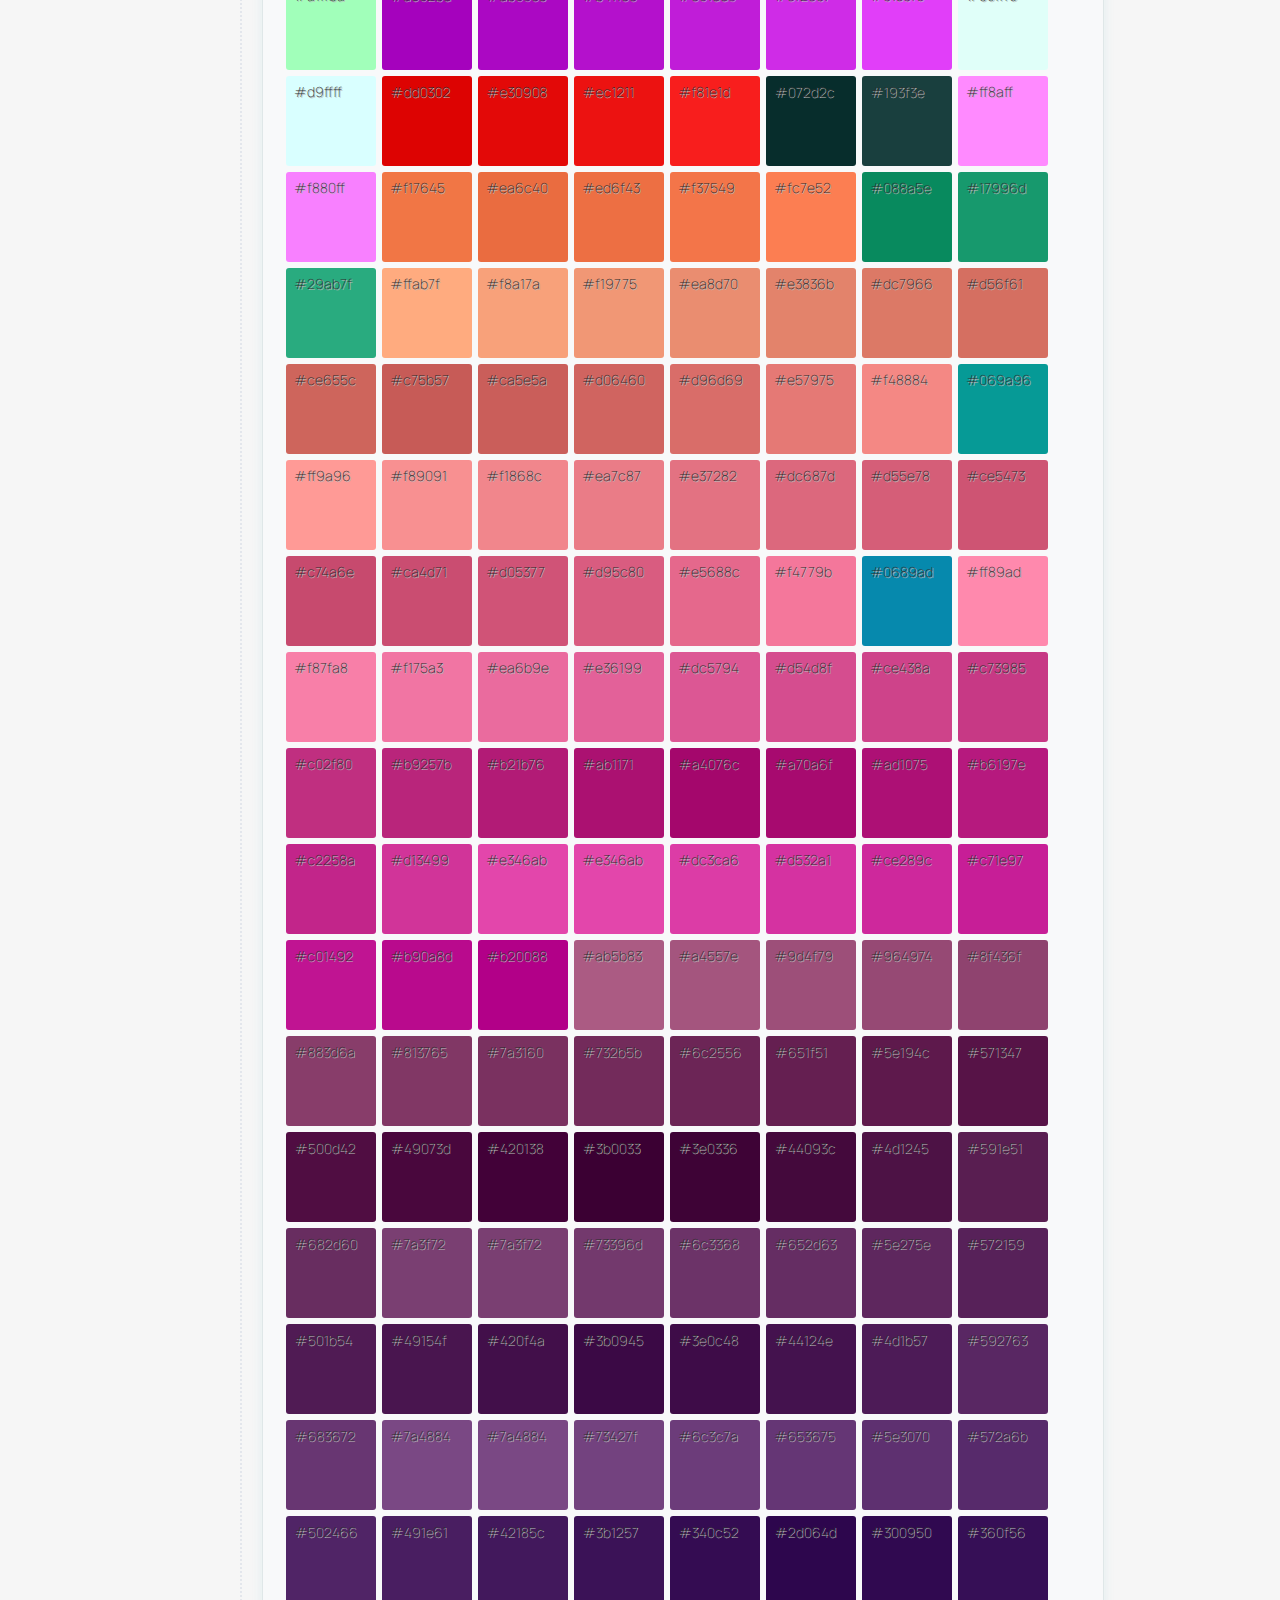
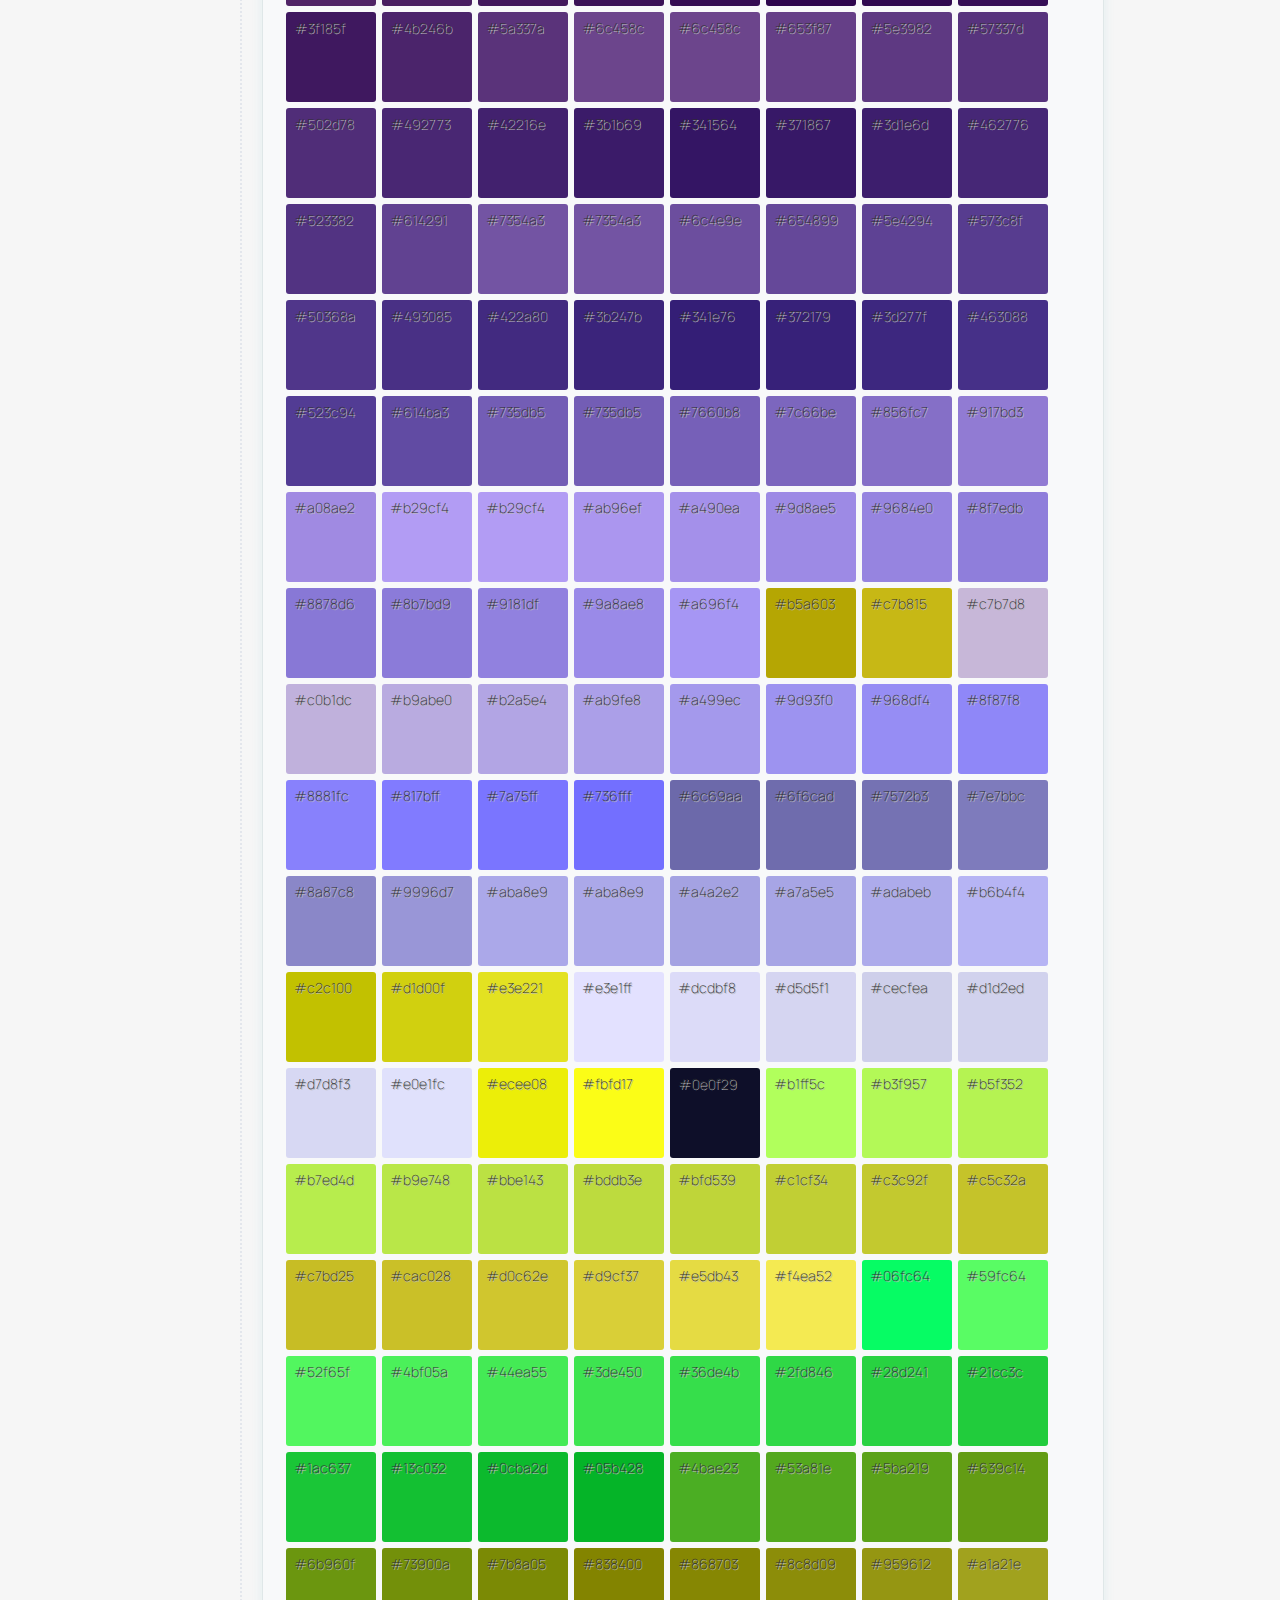
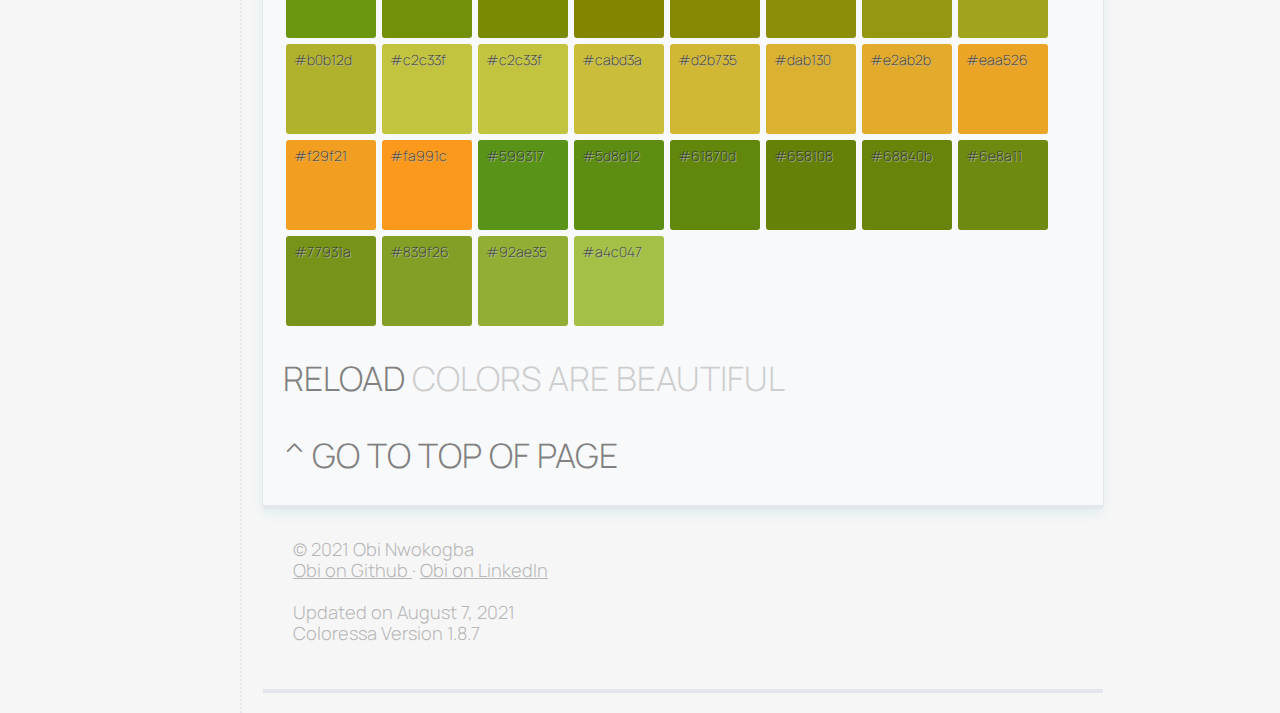
==== commit 9108436a: "Addition of Current Color panel" ====
--- a/index.html
+++ b/index.html
@@ -2,22 +2,24 @@
 <html lang="en">
 
 <head>
-    <!-- Required meta tags -->
     <meta charset="utf-8" />
     <meta content="width=device-width, initial-scale=1" name="viewport" />
+    <meta name="keywords" content="HTML Colors, Hex, Codes, HSL, RGB, Shades, Tints, Designers, Artists, CSS">
+    <meta name="author" content="Obi Nwokogba">
+    <meta name="description" content="Free Web tutorials">
+
     <link href="normalize.css" rel="stylesheet" />
     <link href="coloressastyles.css" rel="stylesheet" />
     <link href="https://fonts.gstatic.com" rel="preconnect" />
     <link href="https://fonts.googleapis.com/css2?family=Manrope:wght@200;300;400;500;600;700;800&display=swap"
         rel="stylesheet">
-    <script src="js/jquery-3.6.0.min.js">
-    </script>
-    <script src="coloressascripts.js">
-    </script>
-    <script src="js/clipboard.min.js">
-    </script>
+
+    <script src="js/jquery-3.6.0.min.js"></script>
+    <script src="js/clipboard.min.js"></script>
+    <script src="coloressascripts.js"></script>
+
     <title>
-        Coloressa - Color finder, picker, discovery, shades, tints, variants - Colors from Obi to You
+        Coloressa - Color finder, picker, discovery, shades, tints, variants - Hex Codes, HSL, RGB, CMYK Colors
     </title>
 </head>
 
@@ -35,30 +37,47 @@
             </span>
             <div class="homesection">
 
-
                 <!-- START OF CURRENT COLOR BOX -->
                 <div class="panelbox" id="currentcolorcontainer">
                     <div class="panelboxheader">
                         <div class="colorboxescontainer">
                             <span class="colorboxheader">
-                                CURRENT COLOR
-                                <span class="lightest">
-                                    &middot; </span>
-                                <span class="spanlink" onClick="createstarterpalettevariants()">
-                                    SHOW
-                                </span>
-                            </span>
-
-                            <div class="currentcolorrow">
-                                <div id="currentcolorrow1"></div>
-                                <div id="currentcolorrow2"></div>
-                                <div id="currentcolorrow3"></div>
-                            </div>
-                        </div>
-                    </div>
-                </div>
-
-
+                                CURRENT COLOR &middot;
+                                <span id="currentcolorheaderdisplay"><span class="lightest">NONE</span></span>
+                                <span class="lightest">
+                                    &middot;
+                                    <span class="spanlink" onClick="toggleCurrentColorBox()" id="currentColorToggle">
+                                        SHOW
+                                    </span></span>
+                            </span>
+
+                            <span id="currentColorVisibile">
+
+                                <div class="currentcolorrow">
+                                    <div id="currentcolorrow1">
+                                        <div id="currentcolorindicatorcircle"></div>
+                                    </div>
+                                    <div id="currentcolorrow2">
+                                        <span class="currentcolorboxlabel">RGB Value</span>
+                                        <span class="currentcolorboxvalue" id="currentcolorboxrgbvalue">-</span>
+                                        <span class="currentcolorboxlabel">HSL Value</span>
+                                        <span class="currentcolorboxvalue" id="currentcolorboxhslvalue">-</span>
+                                        <span class="currentcolorboxlabel">CMYK Value</span>
+                                        <span class="currentcolorboxvalue" id="currentcolorboxcmykvalue">-</span>
+                                    </div>
+
+                                    <div id="currentcolorrow3">
+                                        <span class="currentcolorboxlabel">Luminance / Brightness</span>
+                                        <span class="currentcolorboxvalue"
+                                            id="currentcolorluminancepercentvalue">-</span>
+                                        <span class="currentcolorboxvalue" id="currentcolorluminancevalue">-</span>
+                                    </div>
+                                </div>
+                            </span>
+                            <!-- THIS SPAN IS THE END OF VISIBILITY TOGGLE AREA OF CURRENT COLOR -->
+                        </div>
+                    </div>
+                </div>
 
                 <!-- START OF STARTER PALETTE CONTAINER -->
                 <div class="panelbox" id="startermegacontainer">
@@ -76,6 +95,7 @@
                         </div>
                     </div>
                 </div>
+
                 <!-- START OF VARIANTS CONTAINER -->
                 <div class="panelbox" id="variantsmegacontainer">
                     <div class="panelboxheader">
@@ -157,69 +177,7 @@
                     <span class="clear" onClick="clearhistorybox()">CLEAR</span>
                     <div class="colorhistorybox2"></div>
                 </div>
-                <script>
-                    displayneutrals();
-                    displaymorecolors();
-
-                    function clearhistorybox() {
-                        let clearbutton = `<span class="clear" onClick="clearhistorybox()">CLEAR</span>`;
-                        $(".colorhistorybox2").empty();
-                    }
-
-                    function reloadrandomcolors() {
-                        $("#morecolorscontainer").empty();
-                        displaymorecolors();
-                        //displaymorecolors();
-                    }
-
-
-
-                    function addToColorHistory(hexColor) {
-
-                        var elm = `<div class="colorhistoryelement">
-            <div class="colorhistorycircle" onClick="copyToClipboard(${hexColor})"
-         data-clipboard-text="${hexColor}"
-        style="background:${hexColor};"></div>
-        <br>
-        <span class="historycolorlabel">${hexColor}</span>
-        <span class="shades" onClick="createShades('${hexColor}')">shades</span>
-        </div>`;
-
-                        $(".colorhistorybox2").prepend(elm);
-                    }
-
-                    function showNotification(copiedString) {
-                        setCurrentColor(String(copiedString));
-                        $(".notify").fadeToggle();
-                        $(".notify").css("border-bottom-color", copiedString);
-                        $(".notify").toggleClass("active");
-                        $("#notifyType").text(`${copiedString} was copied to your clipboard`);
-                        $("#notifyType").toggleClass("success");
-
-                        setTimeout(function () {
-                            $(".notify").removeClass("active");
-                            $("#notifyType").removeClass("success");
-                            $(".notify").fadeOut();
-                        }, 2000);
-                        addToColorHistory(copiedString);
-                    }
-
-                    var clipboard = new ClipboardJS('.colorbox');
-                    var clipboard2 = new ClipboardJS('.colorhistorycircle');
-
-                    clipboard.on('success', function (e) {
-
-                        //alert("SUCCESS");
-                        showNotification(e.text);
-                        //console.info('Action:', e.action);
-                        //console.info('Text:', e.text);
-                        //console.info('Trigger:', e.trigger);
-
-                        //e.clearSelection();
-                    });
-
-                    createStarterPalette();
-                </script>
+
                 <div class="footerbox">
                     © 2021 Obi Nwokogba
                     <br />
@@ -232,12 +190,78 @@
                     </a>
                     <br />
                     <br />
-                    Updated on August 5, 2021<br />
-                    Coloressa Version 1.8.5
+                    Updated on August 7, 2021<br />
+                    Coloressa Version 1.8.7
                 </div>
             </div>
 
             <p id="currentcolorstorage"></p>
+
+
+            <script>
+                displayneutrals();
+                displaymorecolors();
+
+                function clearhistorybox() {
+                    let clearbutton = `<span class="clear" onClick="clearhistorybox()">CLEAR</span>`;
+                    $(".colorhistorybox2").empty();
+                }
+
+                function reloadrandomcolors() {
+                    $("#morecolorscontainer").empty();
+                    displaymorecolors();
+                    //displaymorecolors();
+                }
+
+
+
+                function addToColorHistory(hexColor) {
+
+                    var elm = `<div class="colorhistoryelement">
+            <div class="colorhistorycircle" onClick="copyToClipboard(${hexColor})"
+         data-clipboard-text="${hexColor}"
+        style="background:${hexColor};"></div>
+        <br>
+        <span class="historycolorlabel">${hexColor}</span>
+        <span class="shades" onClick="createShades('${hexColor}')">shades</span>
+        </div>`;
+
+                    $(".colorhistorybox2").prepend(elm);
+                }
+
+                function showNotification(copiedString) {
+                    setCurrentColor(String(copiedString));
+                    $(".notify").fadeToggle();
+                    $(".notify").css("border-bottom-color", copiedString);
+                    $(".notify").toggleClass("active");
+                    $("#notifyType").text(`${copiedString} was copied to your clipboard`);
+                    $("#notifyType").toggleClass("success");
+
+                    setTimeout(function () {
+                        $(".notify").removeClass("active");
+                        $("#notifyType").removeClass("success");
+                        $(".notify").fadeOut();
+                    }, 2000);
+                    addToColorHistory(copiedString);
+                }
+
+                var clipboard = new ClipboardJS('.colorbox');
+                var clipboard2 = new ClipboardJS('.colorhistorycircle');
+
+                clipboard.on('success', function (e) {
+
+                    //alert("SUCCESS");
+                    showNotification(e.text);
+                    //console.info('Action:', e.action);
+                    //console.info('Text:', e.text);
+                    //console.info('Trigger:', e.trigger);
+
+                    //e.clearSelection();
+                });
+
+                createStarterPalette();
+            </script>
+
 </body>
 
 </html>--- a/coloressastyles.css
+++ b/coloressastyles.css
@@ -534,24 +534,65 @@
 
 
 /* CURRENT COLOR - STYLES */
+
+#currentColorVisibile{
+    display:block;
+}
+
+#currentcolorheaderdisplay{
+    border-top:solid 4px transparent;
+}
 .currentcolorrow {
     display: flex;
     flex-direction: row;
 }
 
-#currentcolorrow1 {}
-
-#currentcolorrow2 {}
-
-#currentcolorrow3 {}
+#currentcolorrow1 {
+    flex: 1;
+    display: flex;
+    flex-direction: column;
+    padding-right: 13px;
+}
+
+#currentcolorrow2 {
+    border-left: dotted 1px #b7b7b7;
+    flex: 3;
+    display: flex;
+    flex-direction: column;
+    padding-left: 13px;
+    padding-left: 13px;
+}
+
+#currentcolorrow3 {
+    border-left: dotted 1px #b7b7b7;
+    flex: 2;
+    display: flex;
+    flex-direction: column;
+    padding-left: 13px;
+    padding-left: 13px;
+}
 
 #currentcolorindicatorcircle {
-    width: 180px;
-    height: 180px;
-    max-width: 180px;
-    max-height: 180px;
-    border-radius: 90px;
-    border:none;
+    width: 160px;
+    height: 160px;
+    max-width: 160px;
+    max-height: 160px;
+    border-radius: 80px;
+    border: none;
+}
+
+.currentcolorboxlabel {
+    font-size: 0.6em;
+    font-weight: 400;
+    color: #b7b7b7;
+    border-bottom: dotted 1px #b7b7b7;
+}
+
+.currentcolorboxvalue {
+    font-size: 0.8em;
+    font-weight: 400;
+    color: #2c2c2c;
+    margin-bottom: 10px;
 }
 
 /* FIRST BREAKPOINT */
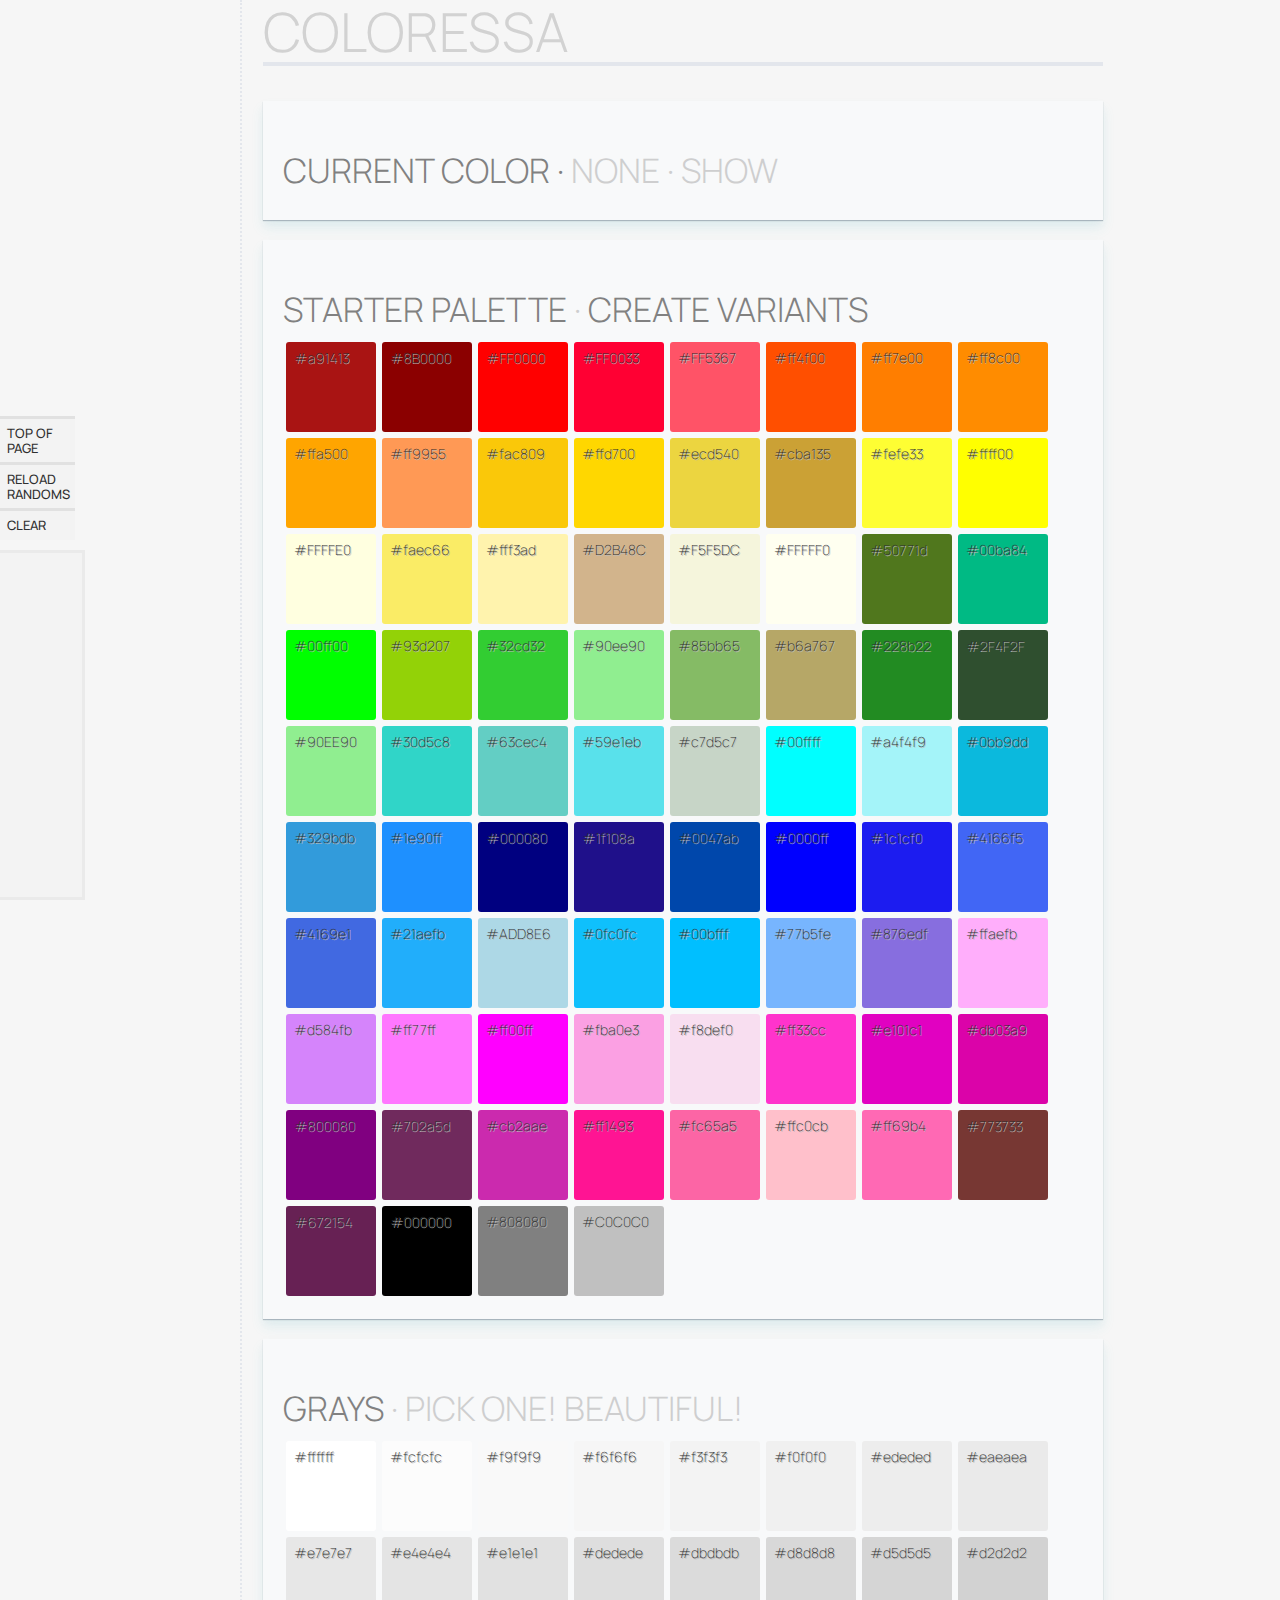
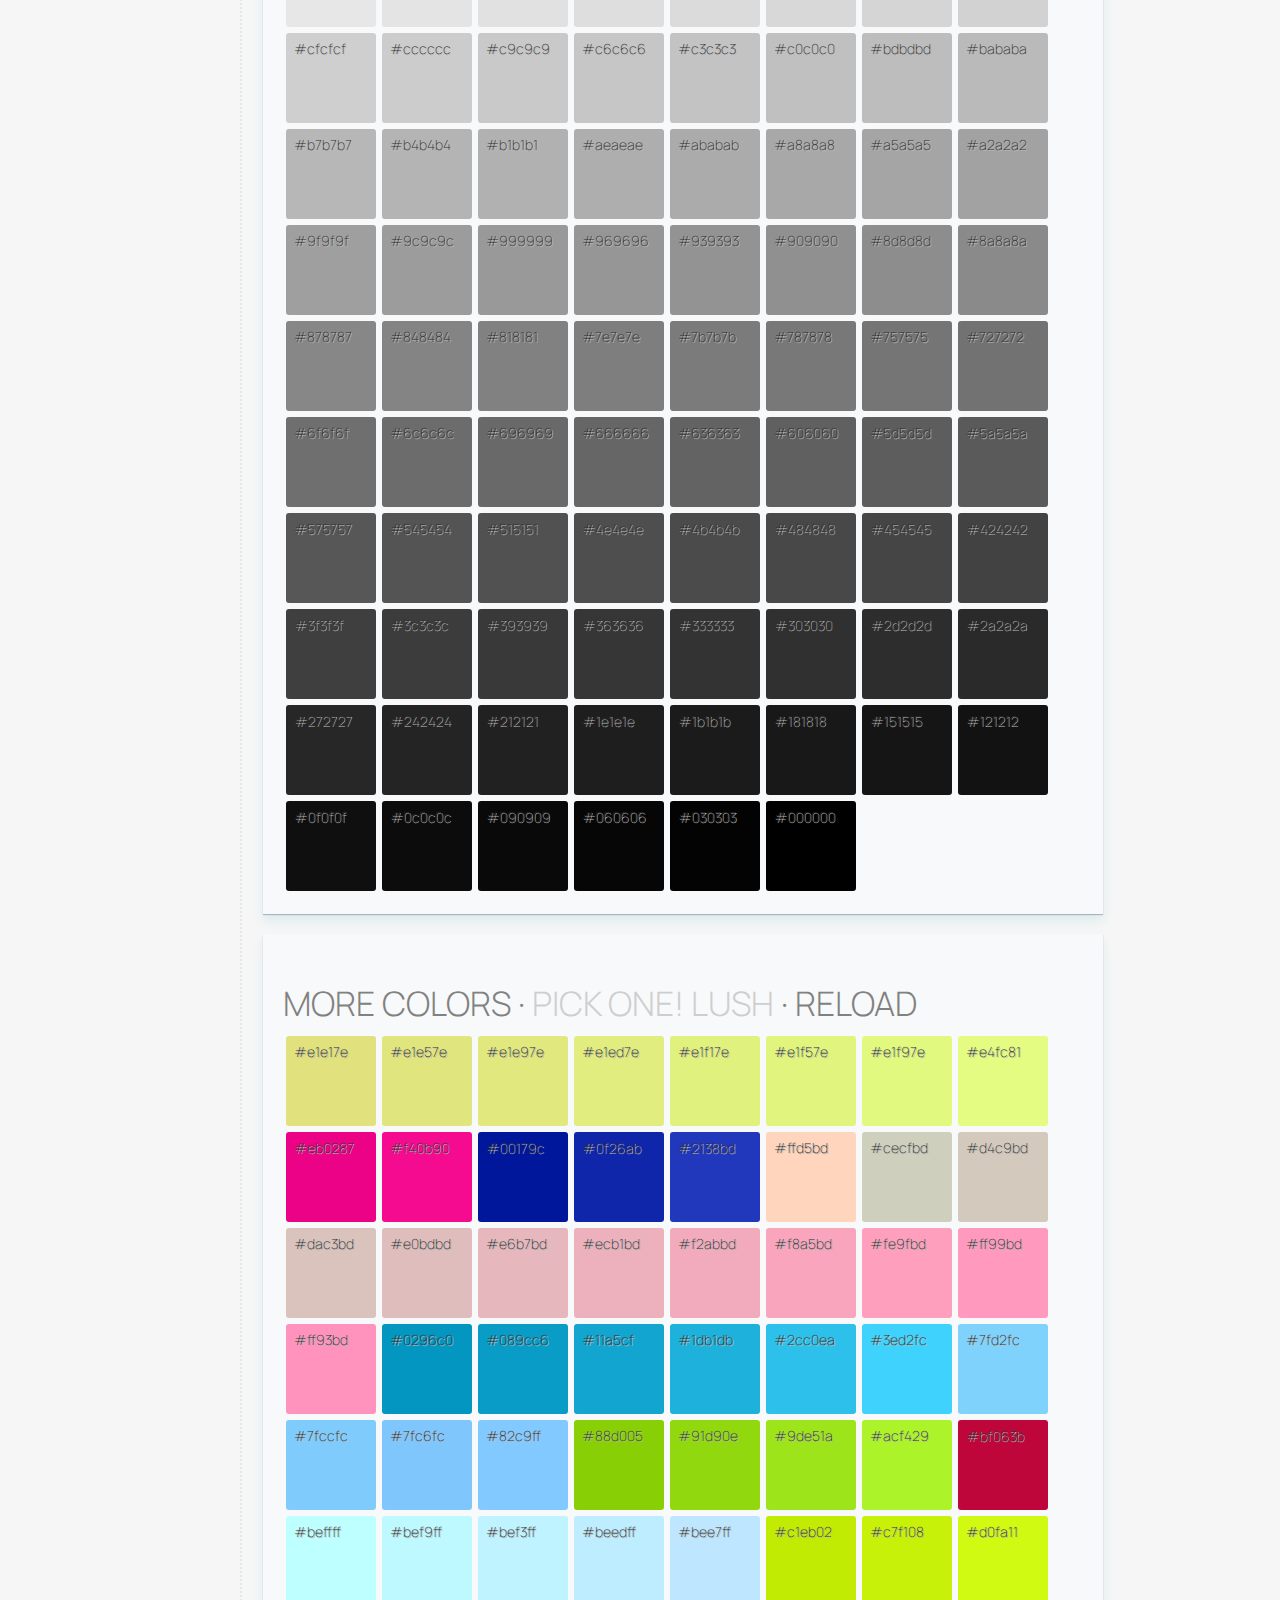
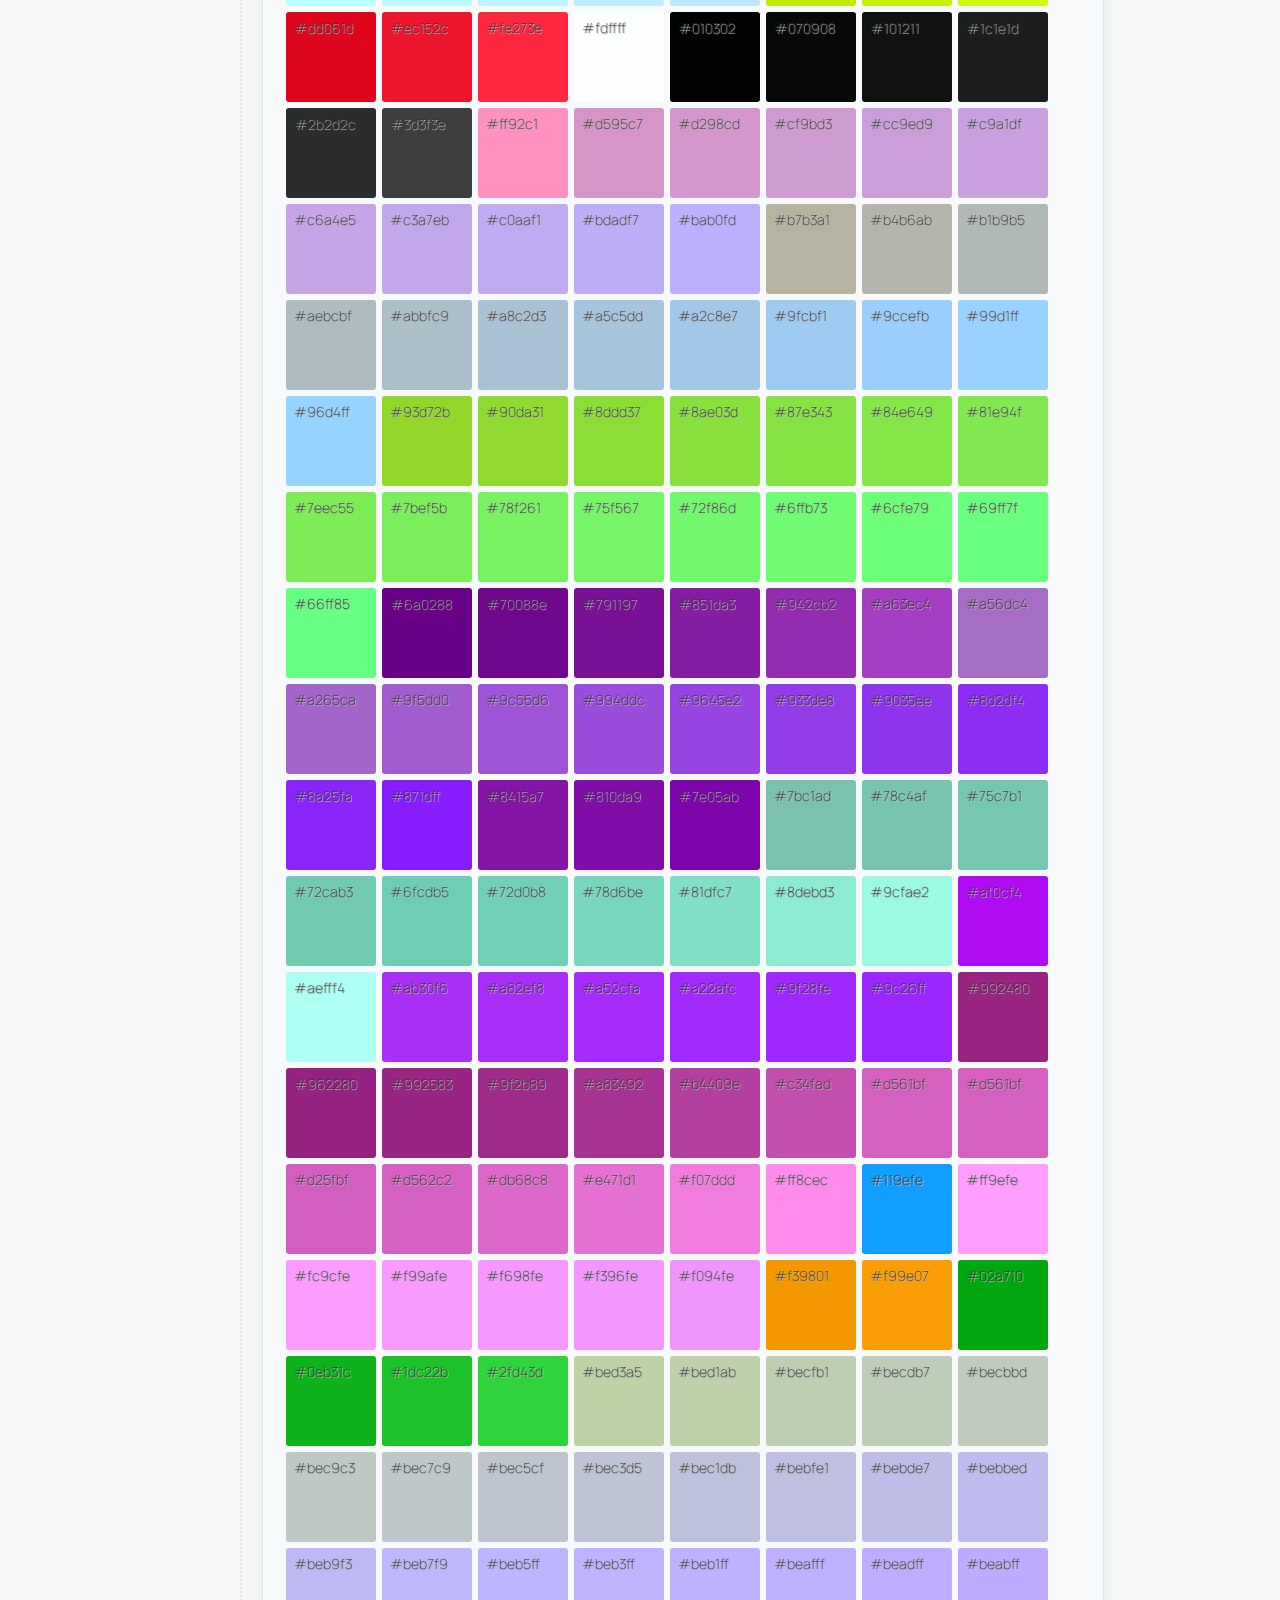
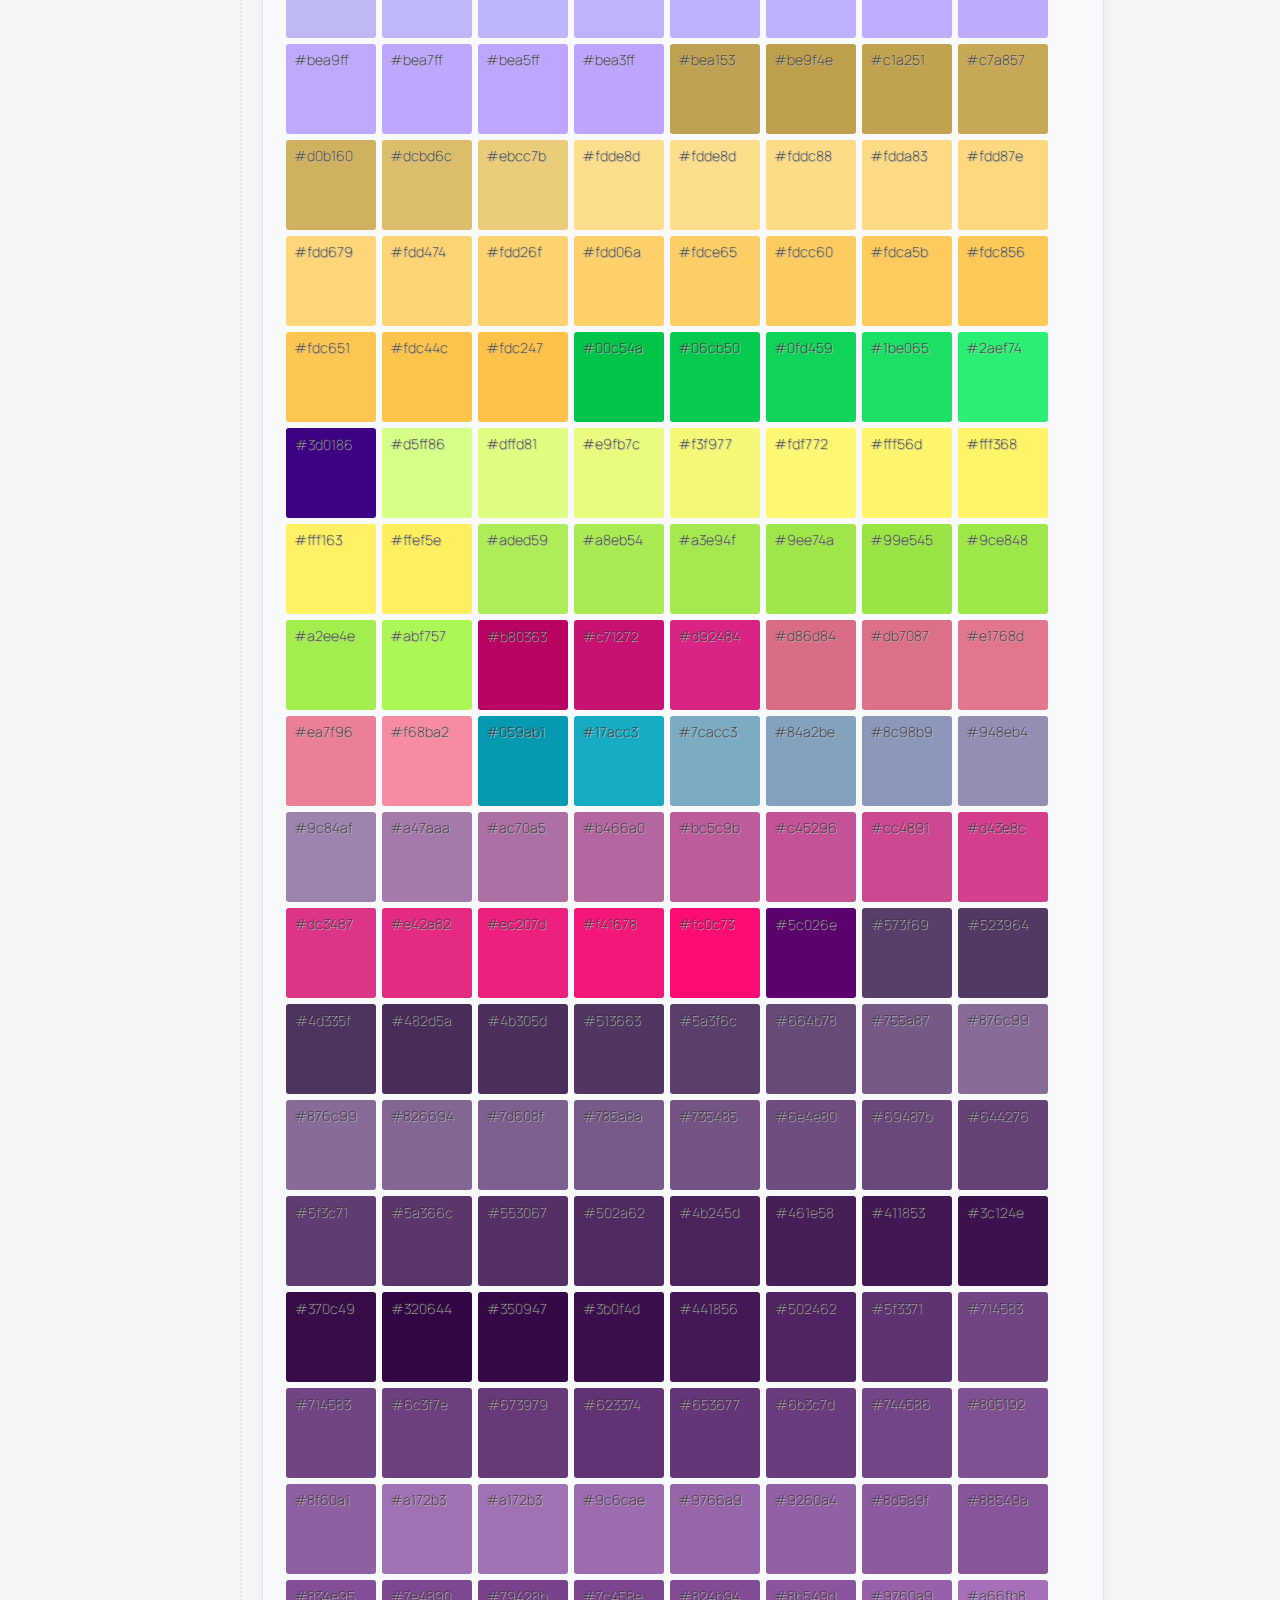
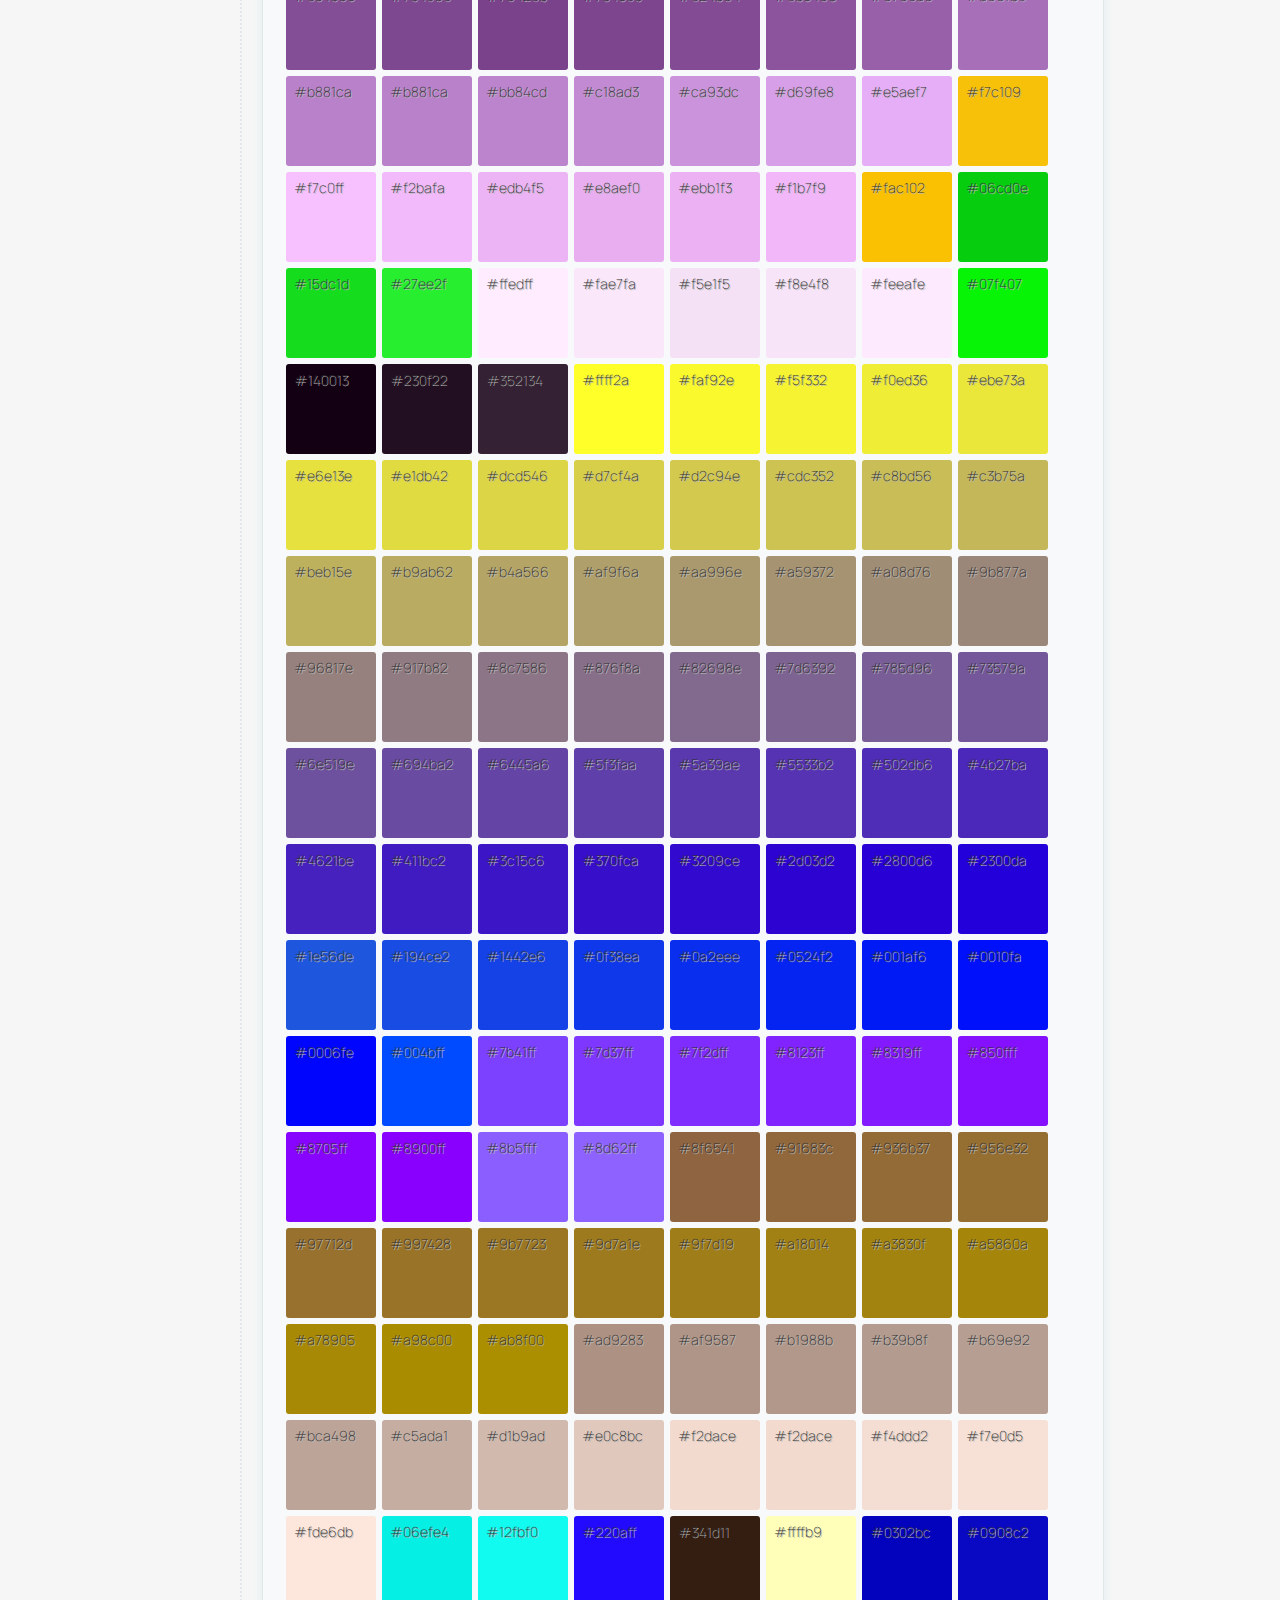
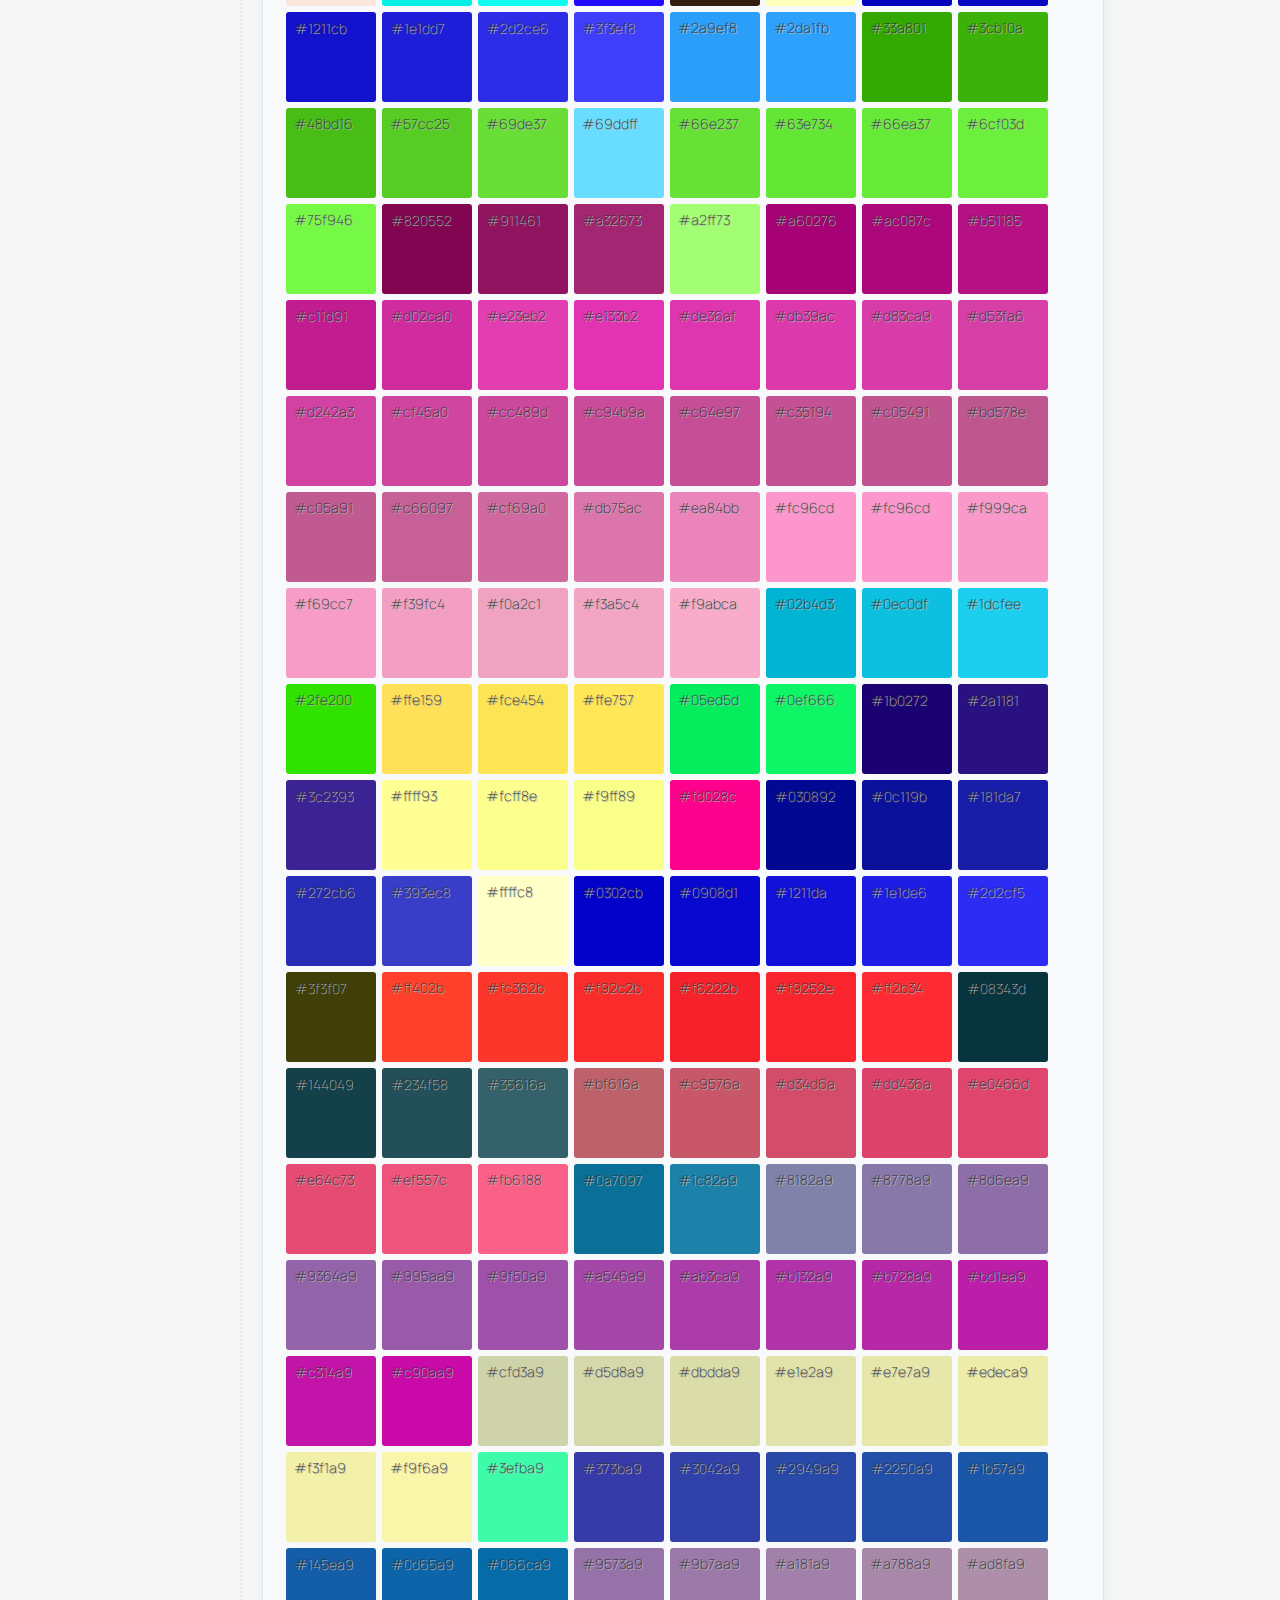
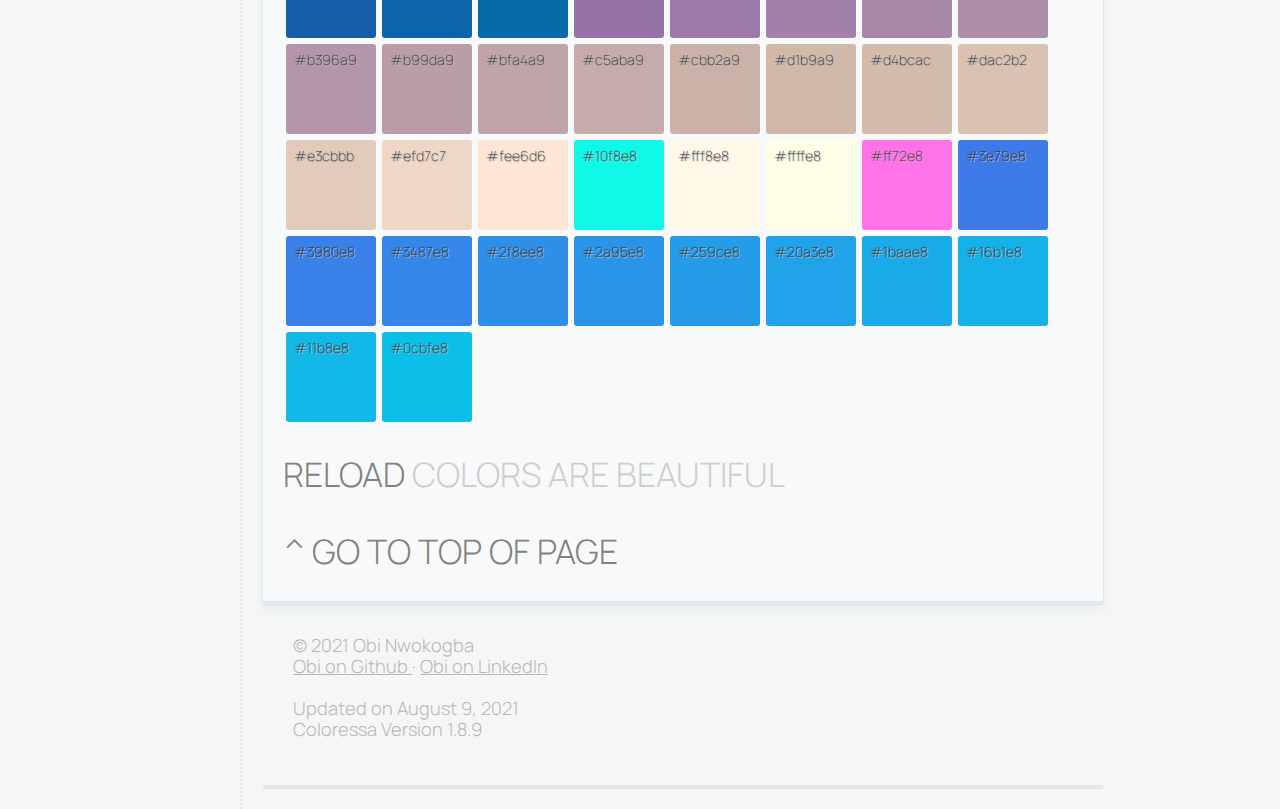
==== commit bc8893b7: "Starter palette improvements" ====
--- a/index.html
+++ b/index.html
@@ -190,8 +190,8 @@
                     </a>
                     <br />
                     <br />
-                    Updated on August 7, 2021<br />
-                    Coloressa Version 1.8.7
+                    Updated on August 9, 2021<br />
+                    Coloressa Version 1.8.9
                 </div>
             </div>
 
@@ -262,6 +262,25 @@
                 createStarterPalette();
             </script>
 
+
+            <!-- Default Statcounter code for Coloressa
+https://coloressa.com -->
+<script type="text/javascript">
+var sc_project=12568884; 
+var sc_invisible=1; 
+var sc_security="10808968"; 
+</script>
+<script type="text/javascript"
+src="https://www.statcounter.com/counter/counter.js"
+async></script>
+<noscript><div class="statcounter"><a title="Web Analytics
+Made Easy - StatCounter" href="https://statcounter.com/"
+target="_blank"><img class="statcounter"
+src="https://c.statcounter.com/12568884/0/10808968/1/"
+alt="Web Analytics Made Easy - StatCounter"
+referrerPolicy="no-referrer-when-downgrade"></a></div></noscript>
+<!-- End of Statcounter Code -->
+
 </body>
 
 </html>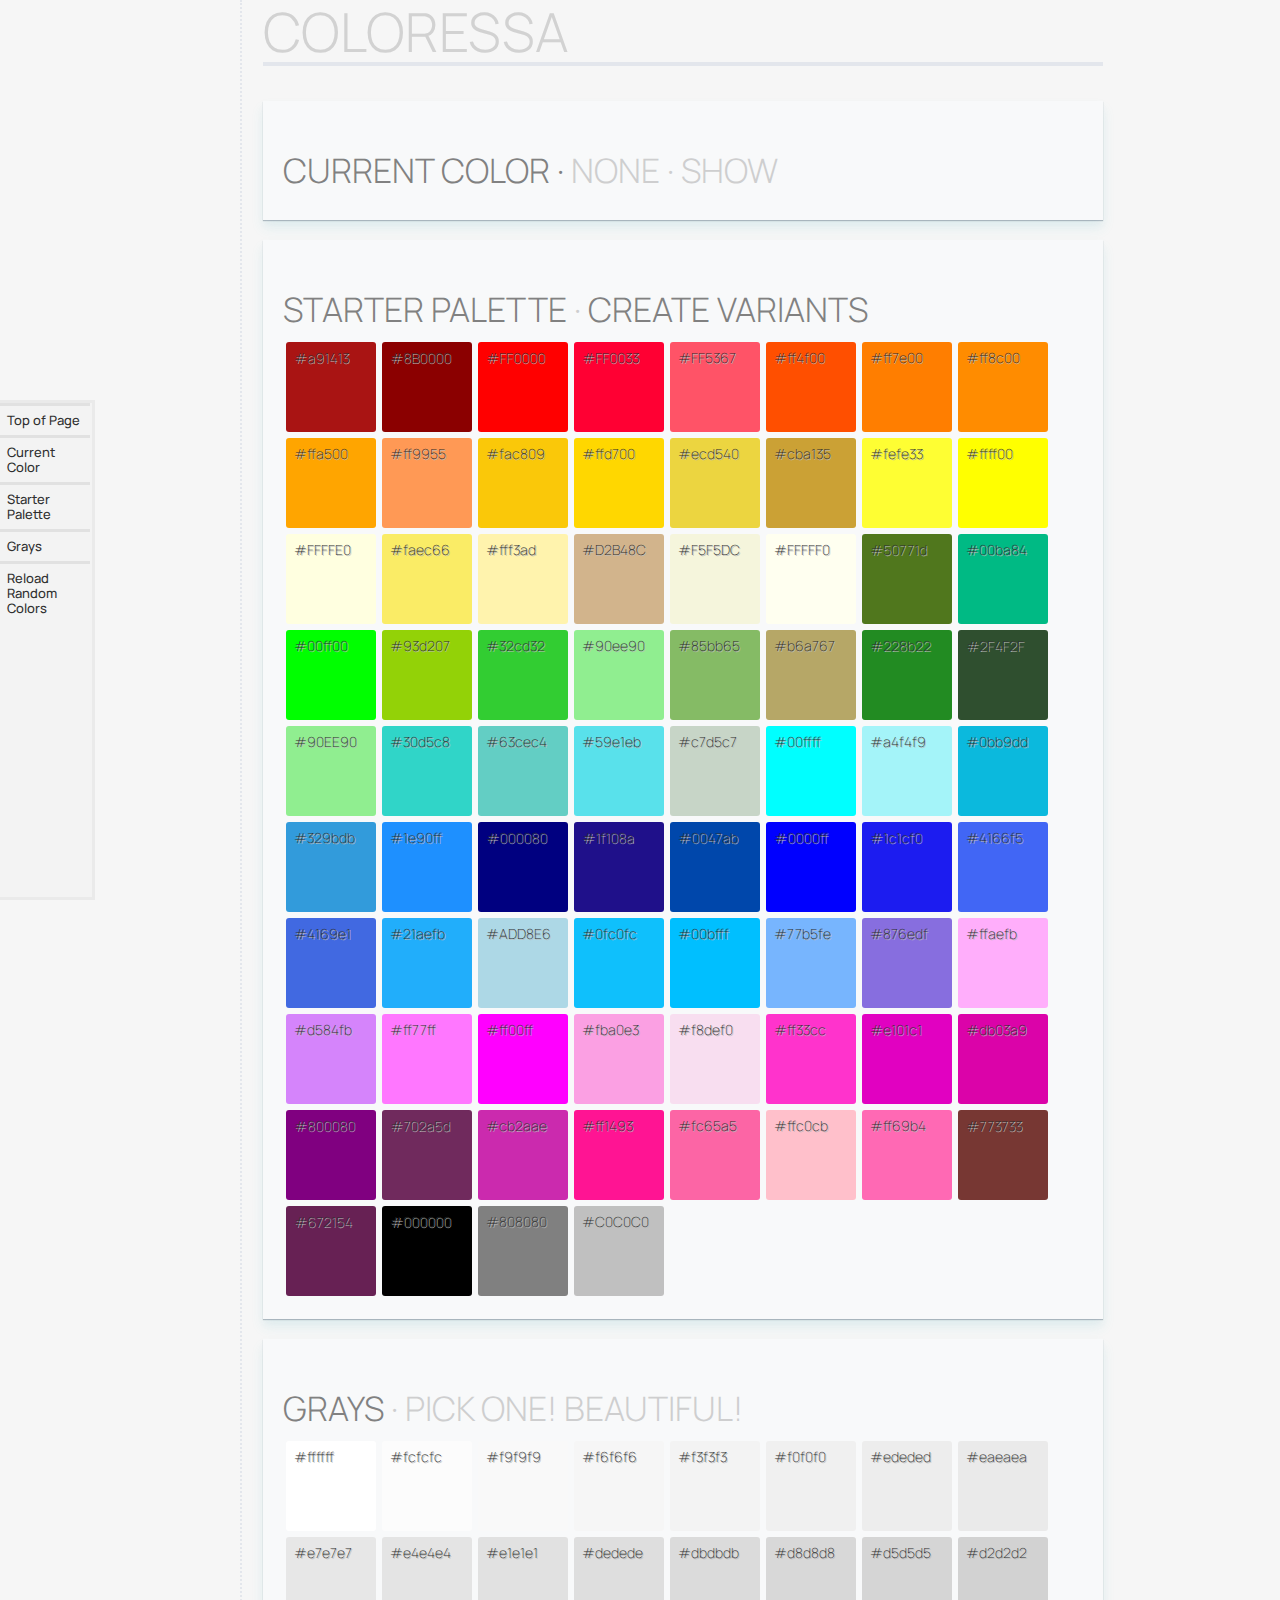
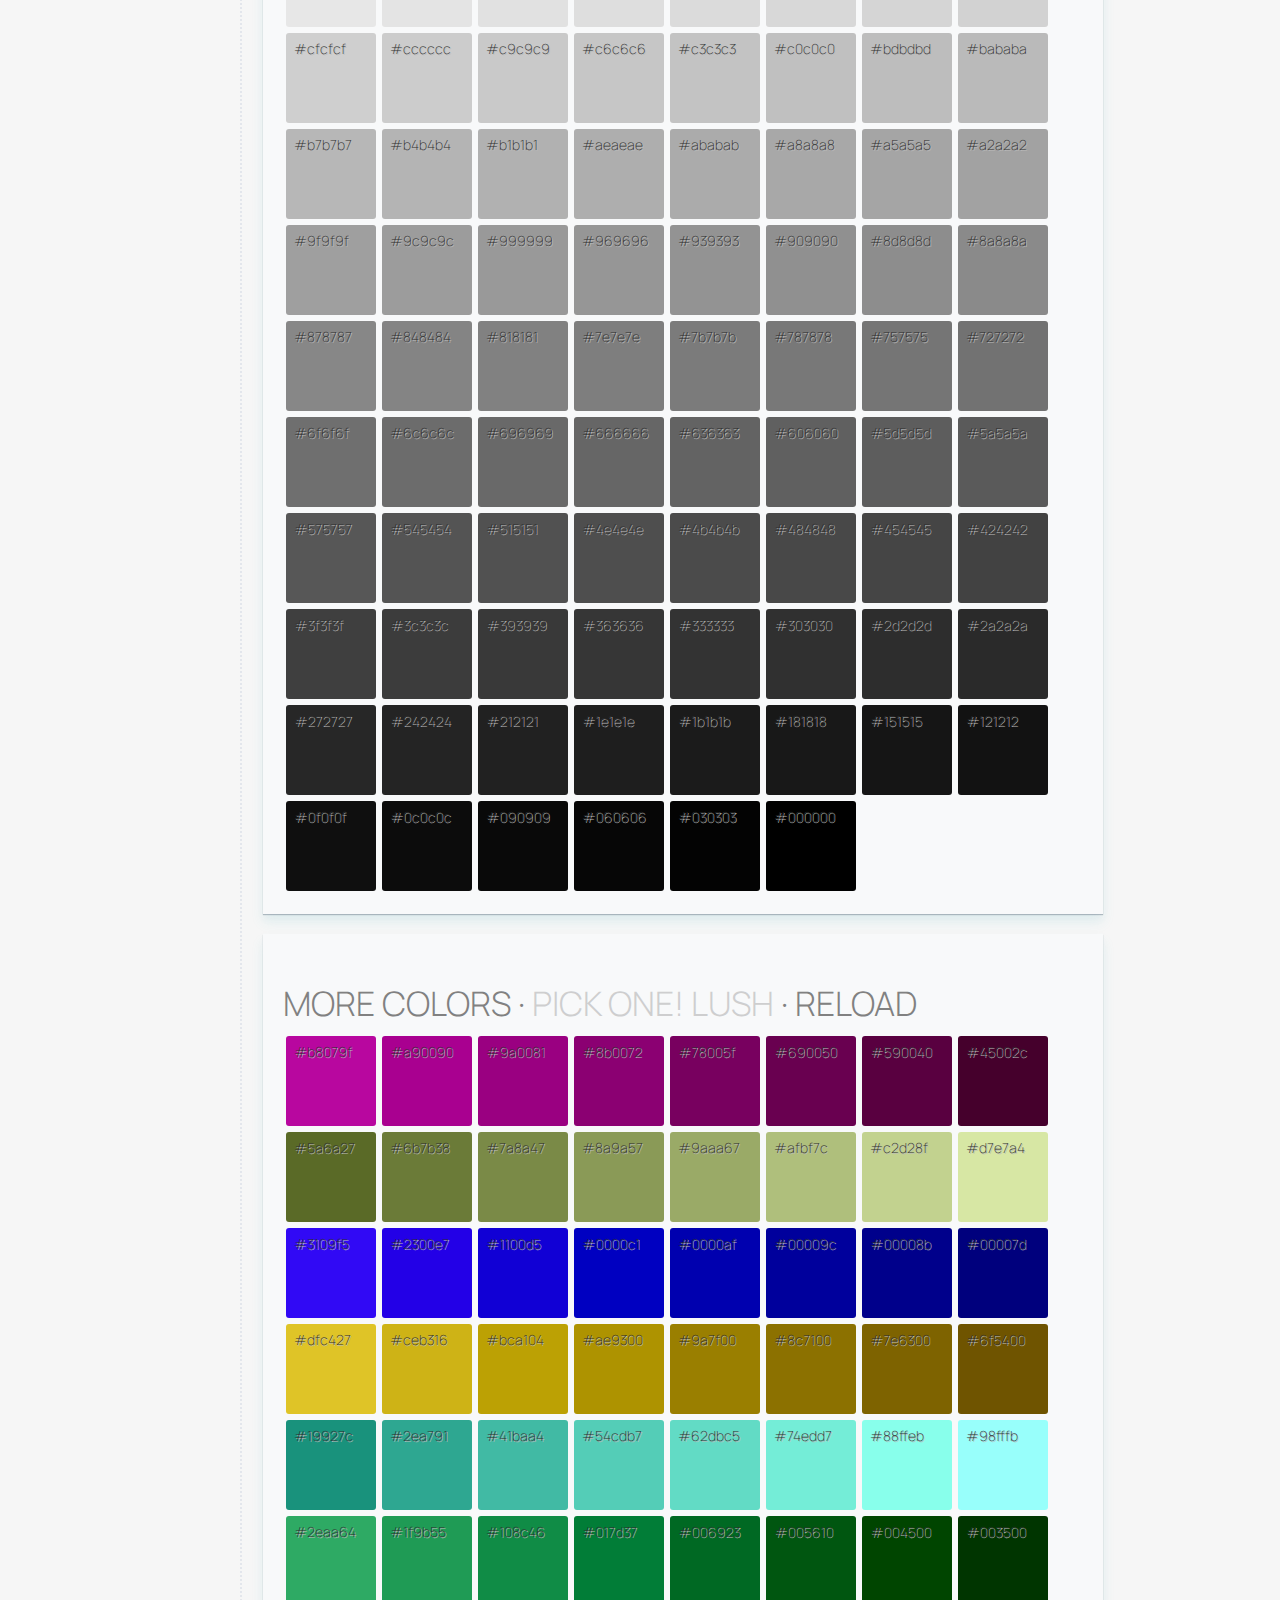
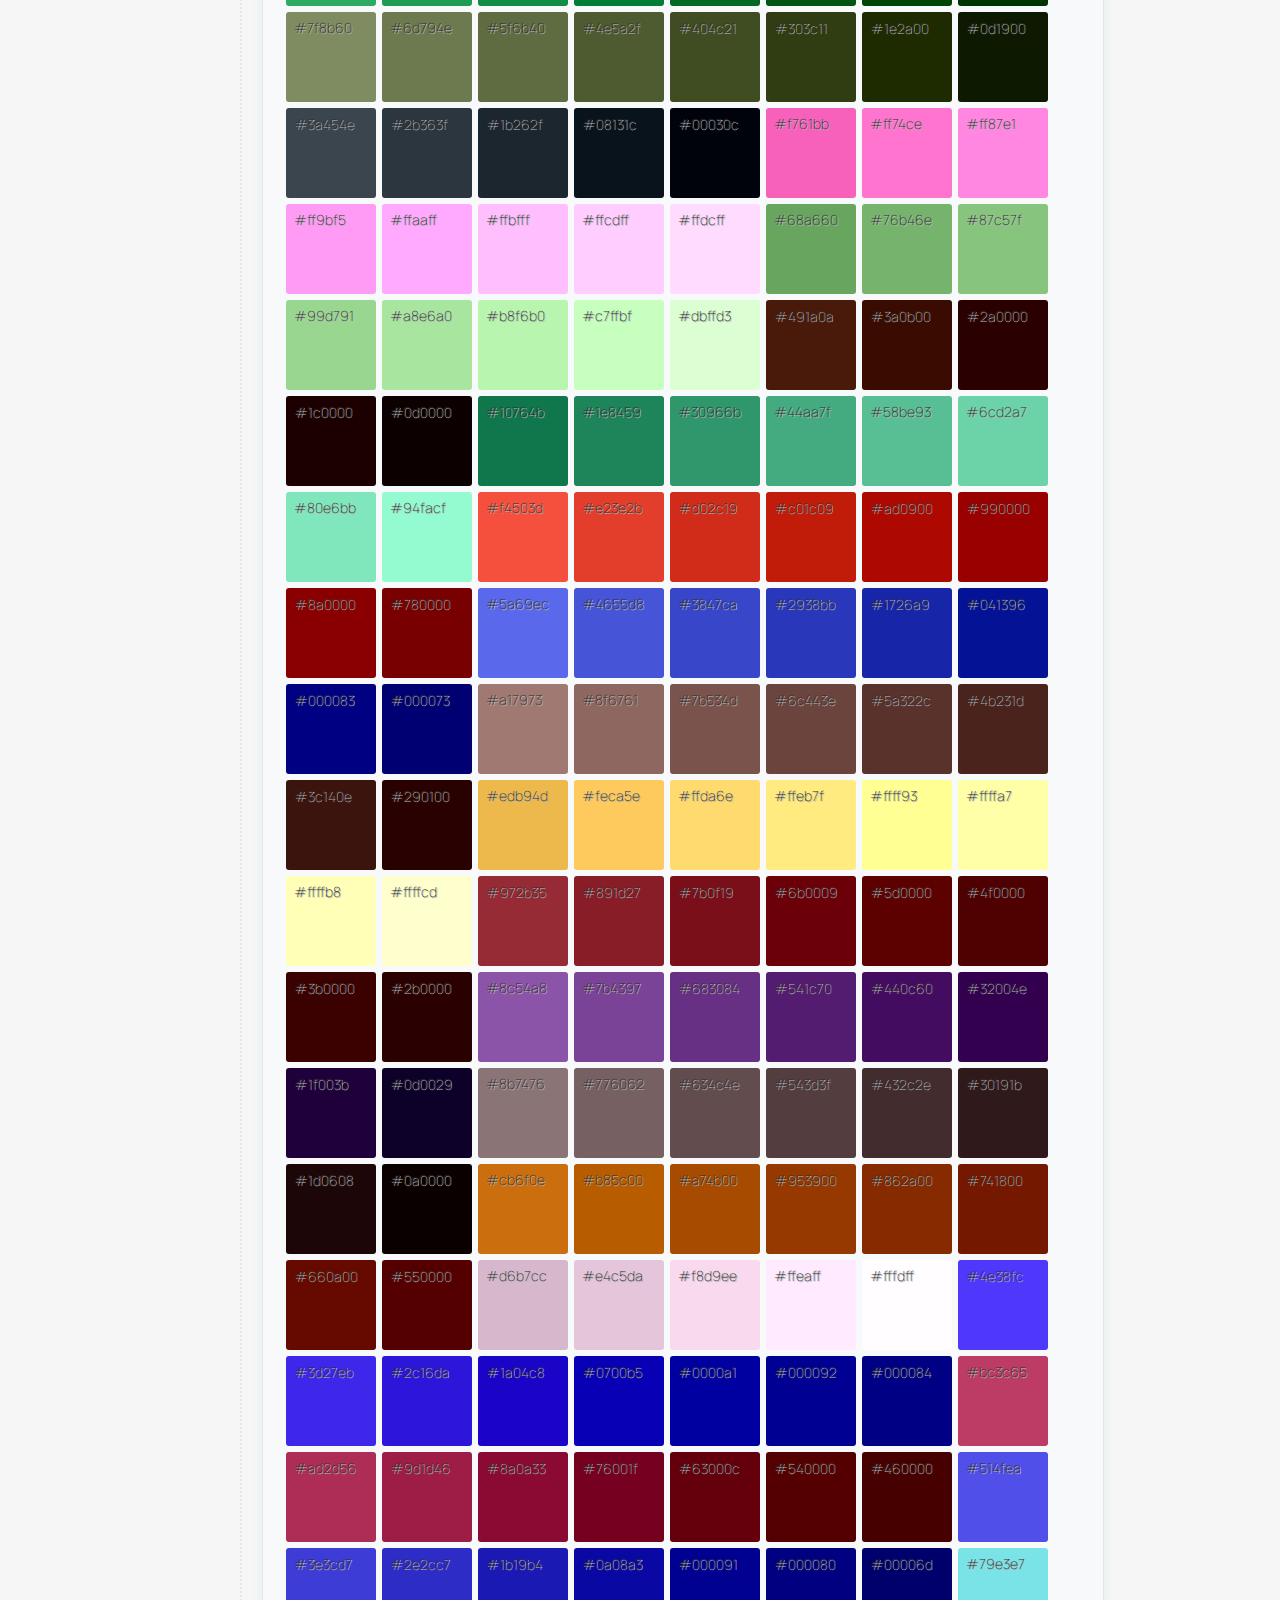
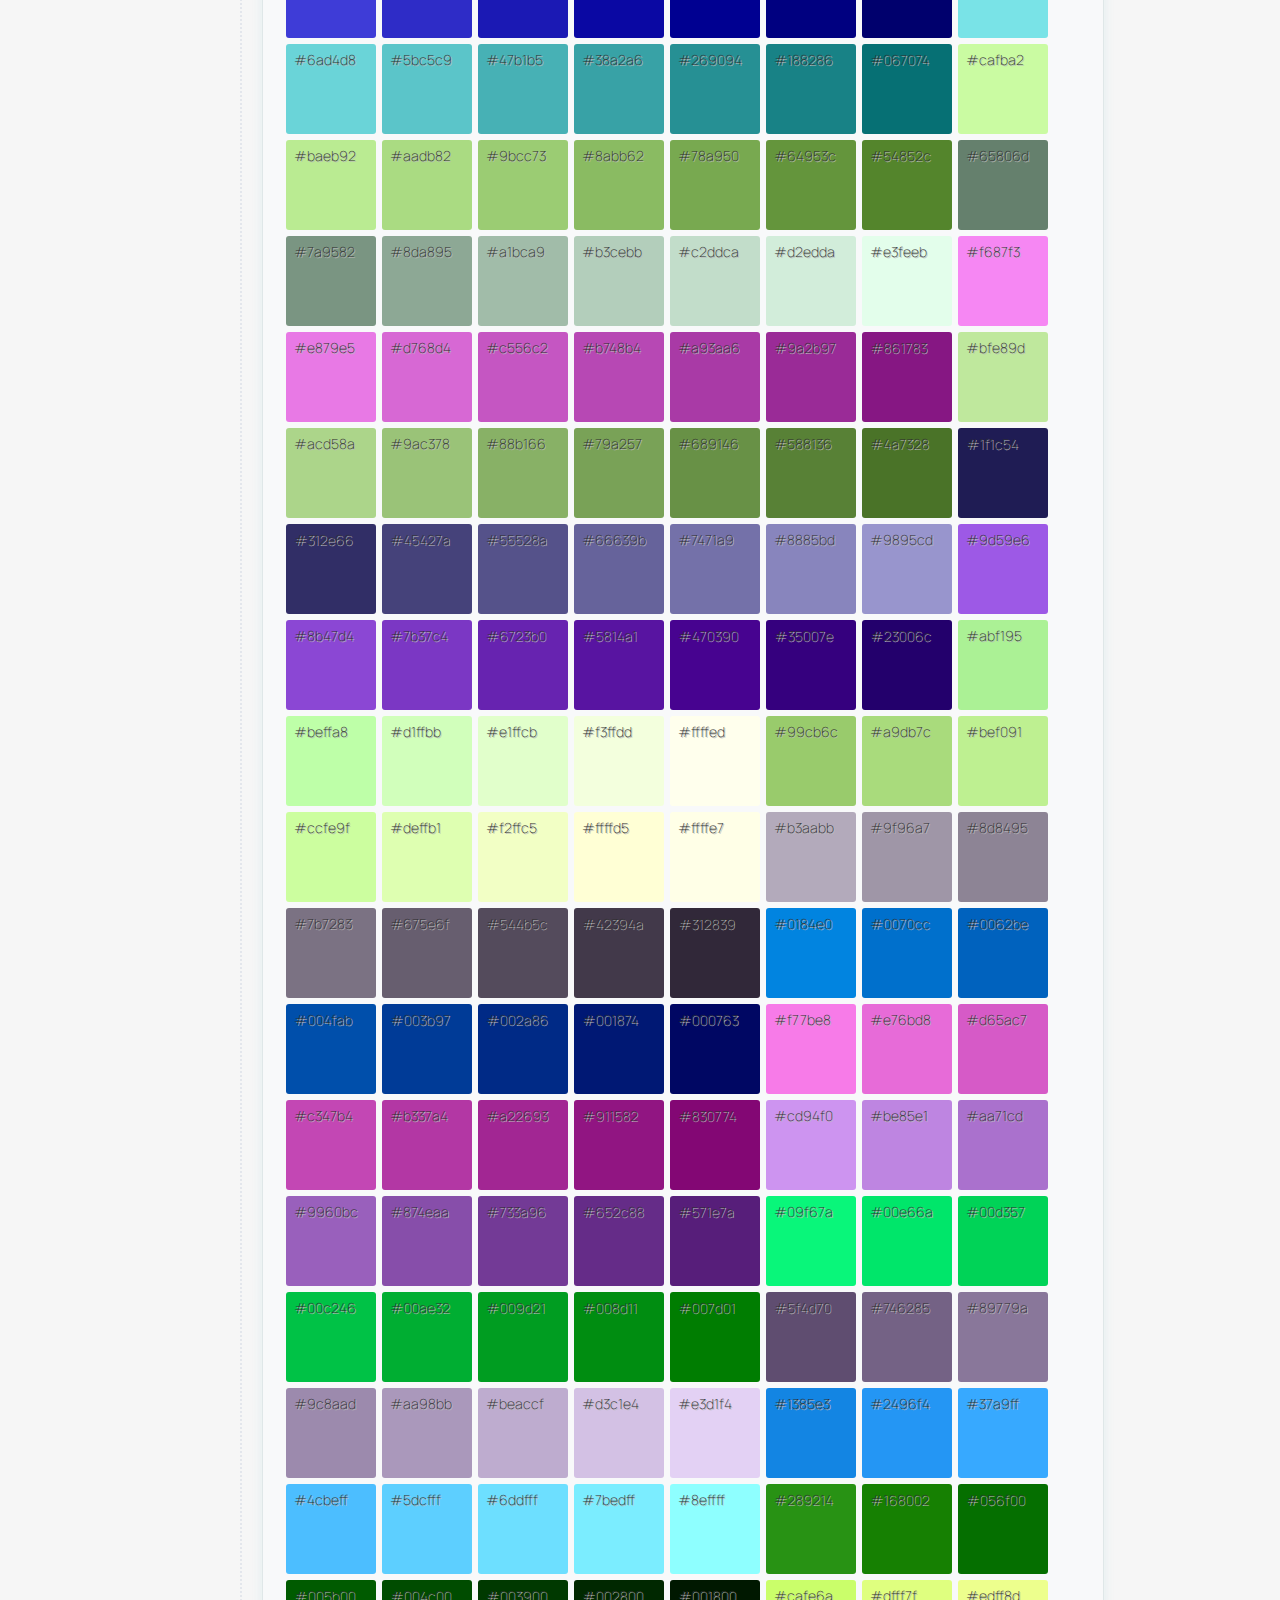
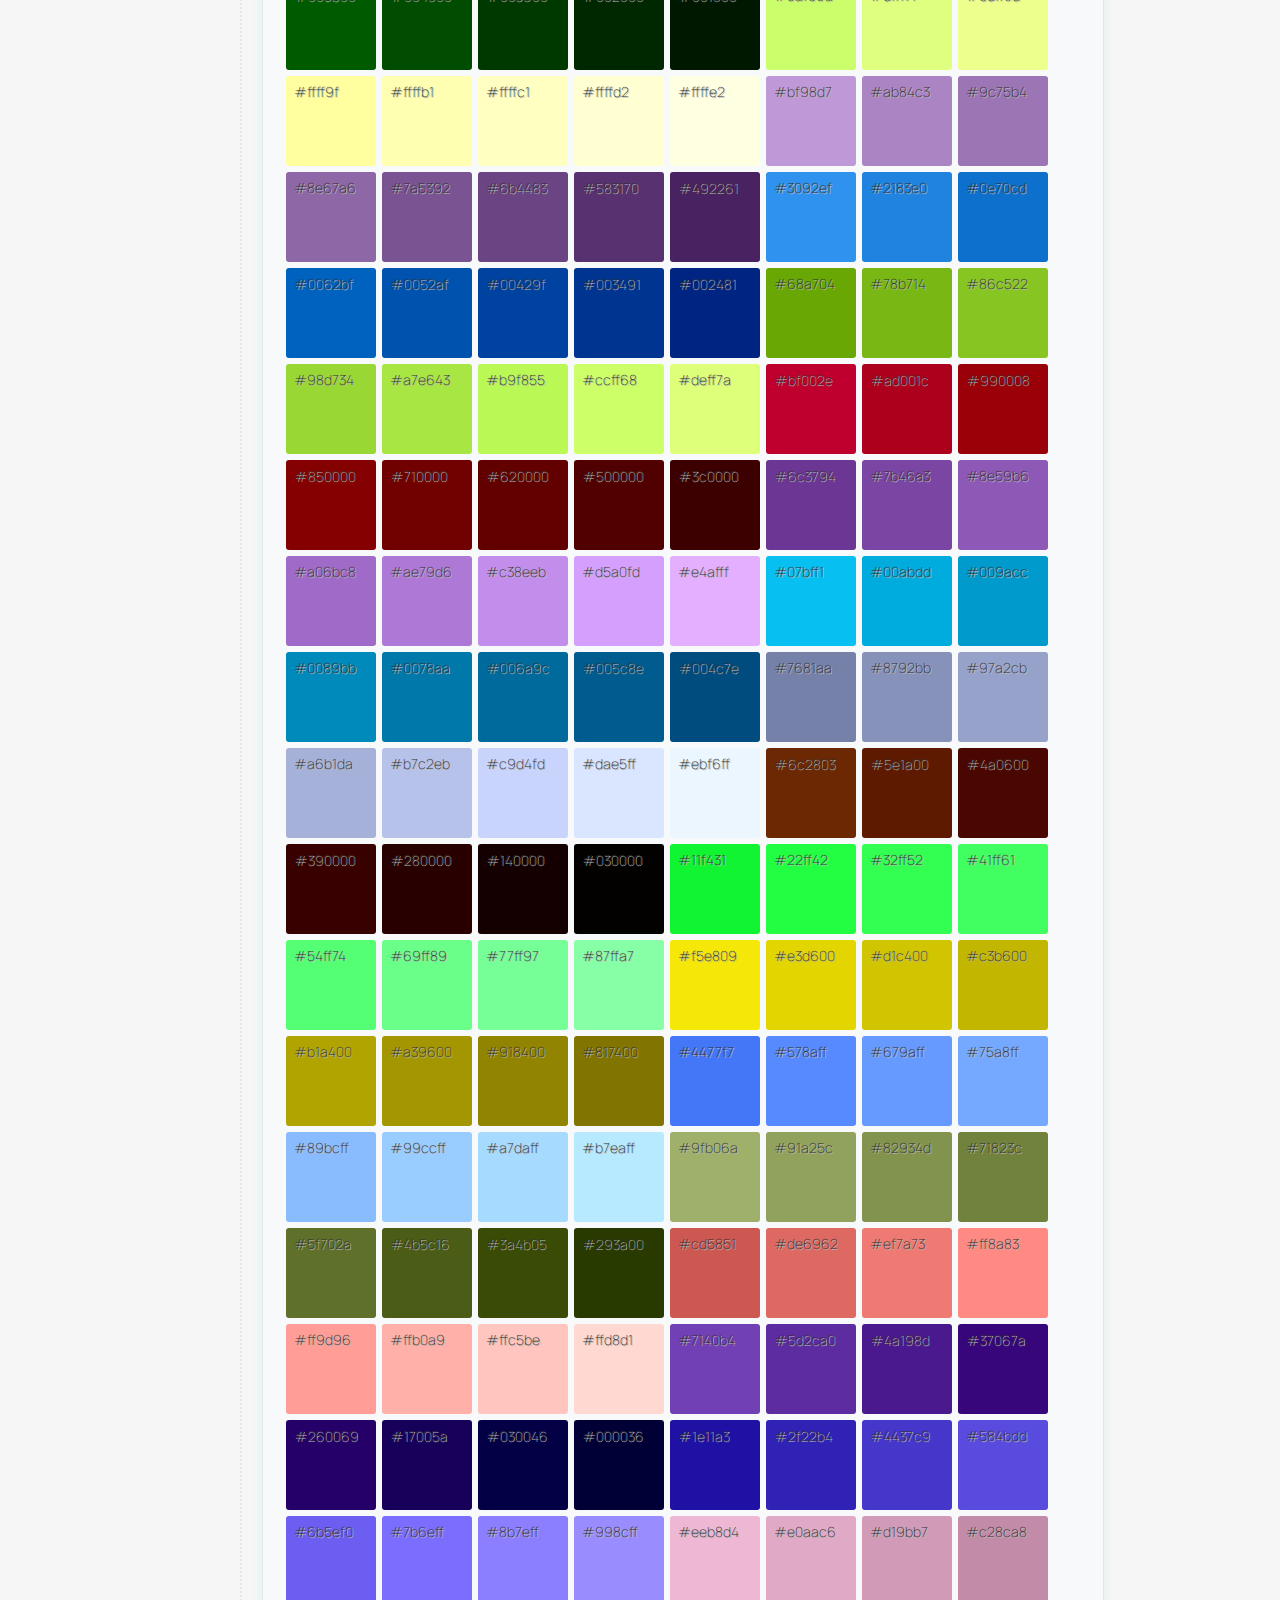
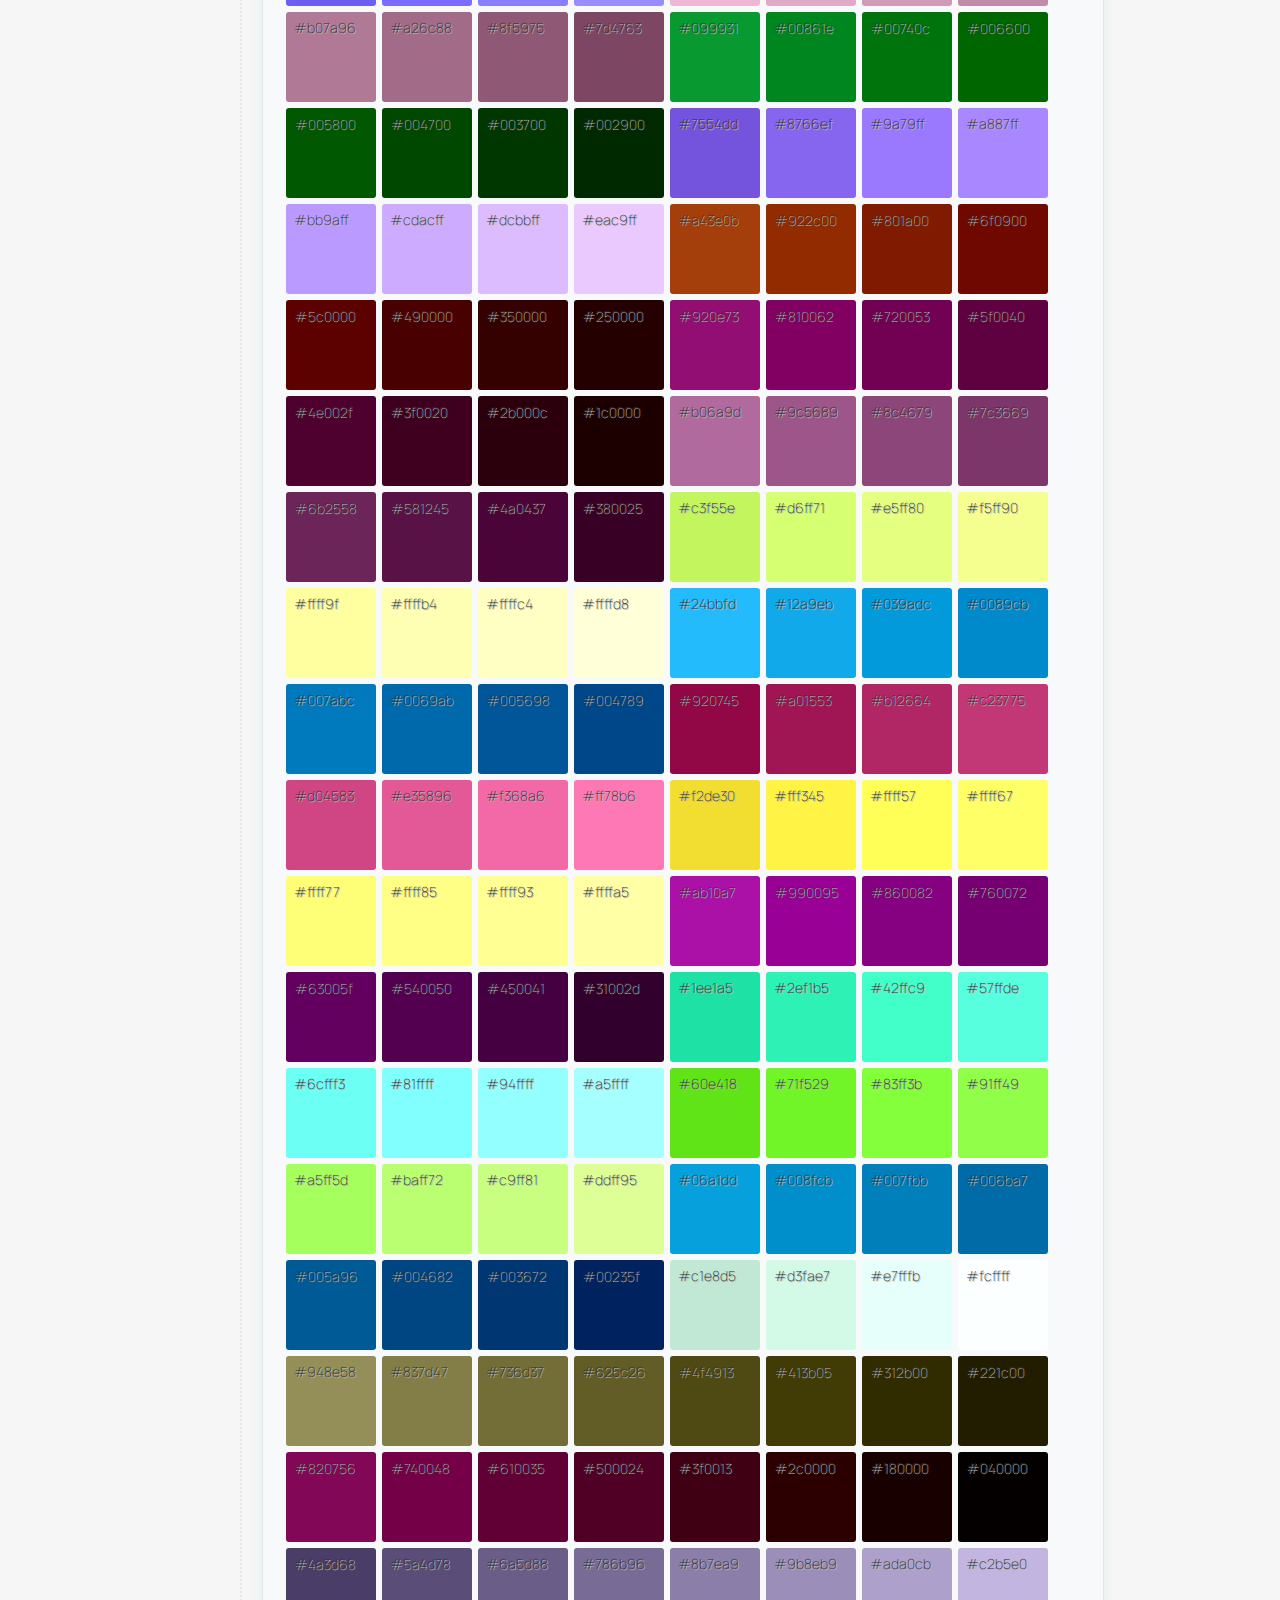
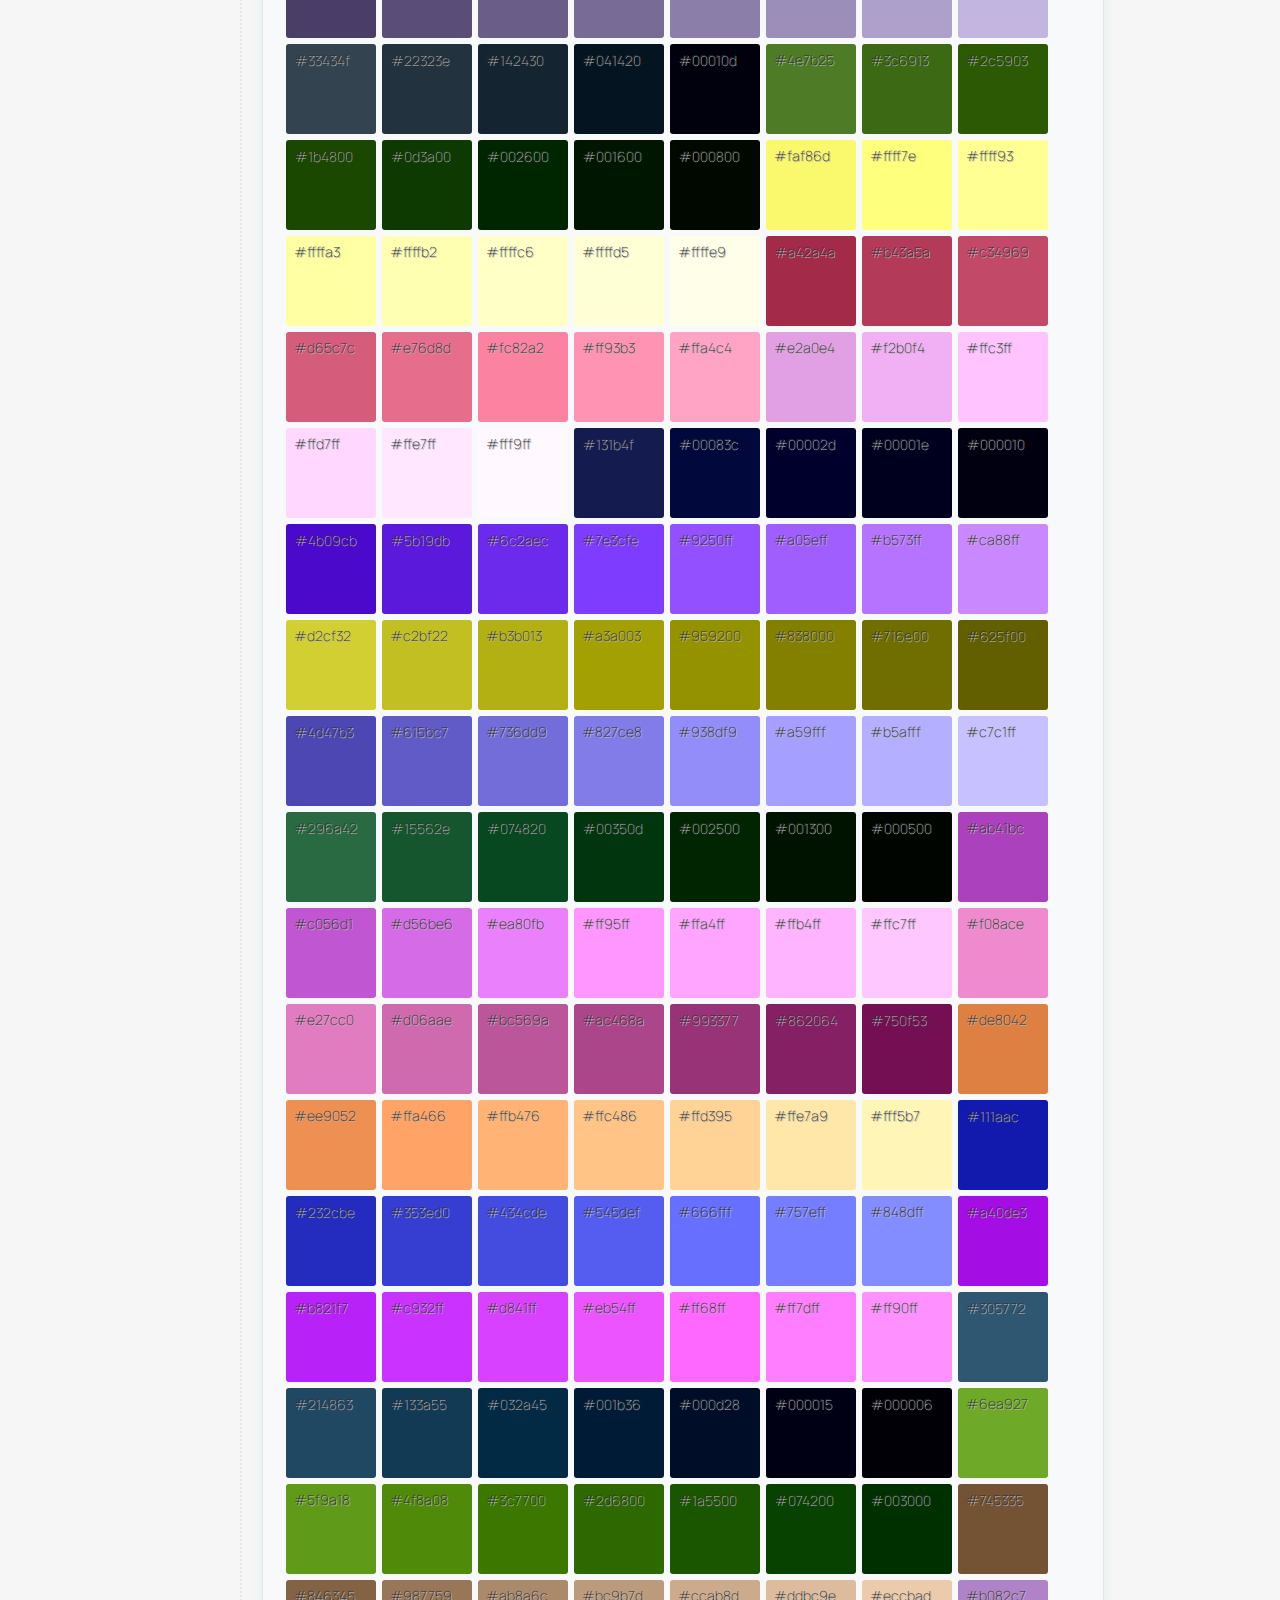
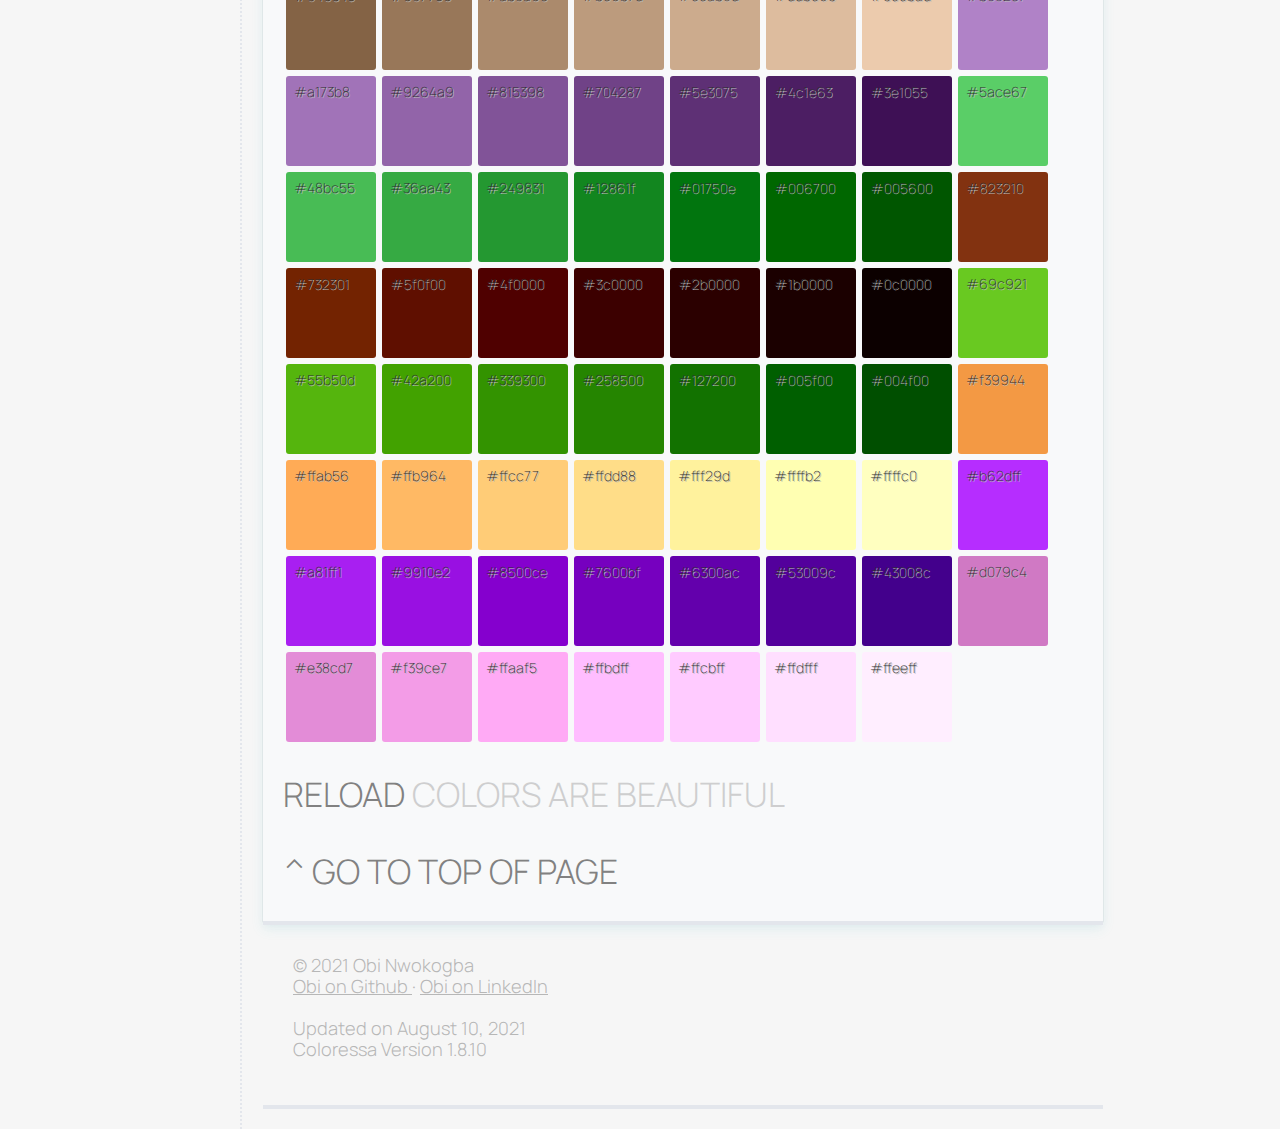
==== commit 0dbb3d24: "Additions to side panel" ====
--- a/index.html
+++ b/index.html
@@ -131,7 +131,7 @@
                     </div>
                 </div>
                 <!-- START OF GRAYS CONTAINER -->
-                <div class="panelbox">
+                <div class="panelbox" id="grays">
                     <div class="panelboxheader">
                         <div class="colorboxescontainer" id="neutralscontainer">
                             <span class="colorboxheader">
@@ -171,10 +171,19 @@
                         </div>
                     </div>
                 </div>
-                <div class="colorhistorybox">
-                    <span class="clear topofpage2" onClick="scrollToPageTop()">TOP OF<br />PAGE</span>
+                <div class="sidepanelcontainer">
+                    <!-- <span class="clear topofpage2" onClick="scrollToPageTop()">TOP OF<br />PAGE</span>
                     <span class="clear reloadrandoms" onClick="reloadrandomcolors()">RELOAD<br />RANDOMS</span>
-                    <span class="clear" onClick="clearhistorybox()">CLEAR</span>
+                    <span class="clear" onClick="clearhistorybox()">CLEAR</span> -->
+
+                    <div class="sidebuttonbox">
+                        <span class="sidepanellink" onClick="scrollToPageTop()">Top of Page</span>
+                        <span class="sidepanellink" onClick="reloadrandomcolors()">Current Color</span>
+                        <span class="sidepanellink" onClick="reloadrandomcolors()">Starter Palette</span>
+                        <span class="sidepanellink" onClick="goToGrays()">Grays</span>
+                        <span class="sidepanellink" onClick="clearhistorybox()">Reload Random Colors</span>
+                    </div>
+
                     <div class="colorhistorybox2"></div>
                 </div>
 
@@ -190,8 +199,8 @@
                     </a>
                     <br />
                     <br />
-                    Updated on August 9, 2021<br />
-                    Coloressa Version 1.8.9
+                    Updated on August 10, 2021<br />
+                    Coloressa Version 1.8.10
                 </div>
             </div>
 
--- a/coloressastyles.css
+++ b/coloressastyles.css
@@ -2,7 +2,7 @@
     --darkest-color: #05222F;
     --middark-color: #1777A4;
     --brand-blue: #1475e4;
-    --brand-purple: #c71ae9;
+    --coloressa-purple: #c71ae9;
     --brand-darkbrown: #191D21;
     --brand-midbrown: #394145;
     --midlight-color: #363636;
@@ -416,6 +416,12 @@
     font-weight: 400;
 }
 
+.sidebuttonbox{
+
+}
+
+
+
 .clear {
     width: 75px;
     padding: 7px;
@@ -456,14 +462,34 @@
     transition: 0.17s;
 }
 
+
+/* SIDE PANEL STYLES */
+
+.sidepanellink{
+    width: 90px;
+    padding: 7px;
+    font-size: 13px;
+    cursor: pointer;
+    border-top: solid 3px #e1e1e1;
+    transition: 0.13s;
+    font-weight: 500;
+    background-color: #f3f3f3;
+    min-height:30px;
+    display:block;
+}
+
+.sidepanellink:hover{
+    color: var(--coloressa-purple);
+}
+
 .colorhistorycircle {
-    height: 38px;
-    width: 38px;
+    height: 42px;
+    width: 42px;
     border-radius: 50%;
-    min-height: 38px;
-    min-width: 38px;
-    max-width: 38px;
-    max-height: 38px;
+    min-height: 42px;
+    min-width: 42px;
+    max-width: 42px;
+    max-height: 42px;
     margin-bottom: -18px;
     display: block;
 }
@@ -479,14 +505,14 @@
     padding-left: 7px;
 }
 
-.colorhistorybox {
+.sidepanelcontainer {
     position: fixed;
     bottom: 0;
     left: 0;
     border: solid 3px #eaeaea;
     border-left: none;
-    height: 350px;
-    width: 85px;
+    height: 500px;
+    width: 95px;
     background-color: #ededed;
     background-color: #f3f3f3;
     border-radius: 0px 0px 0px 0px;
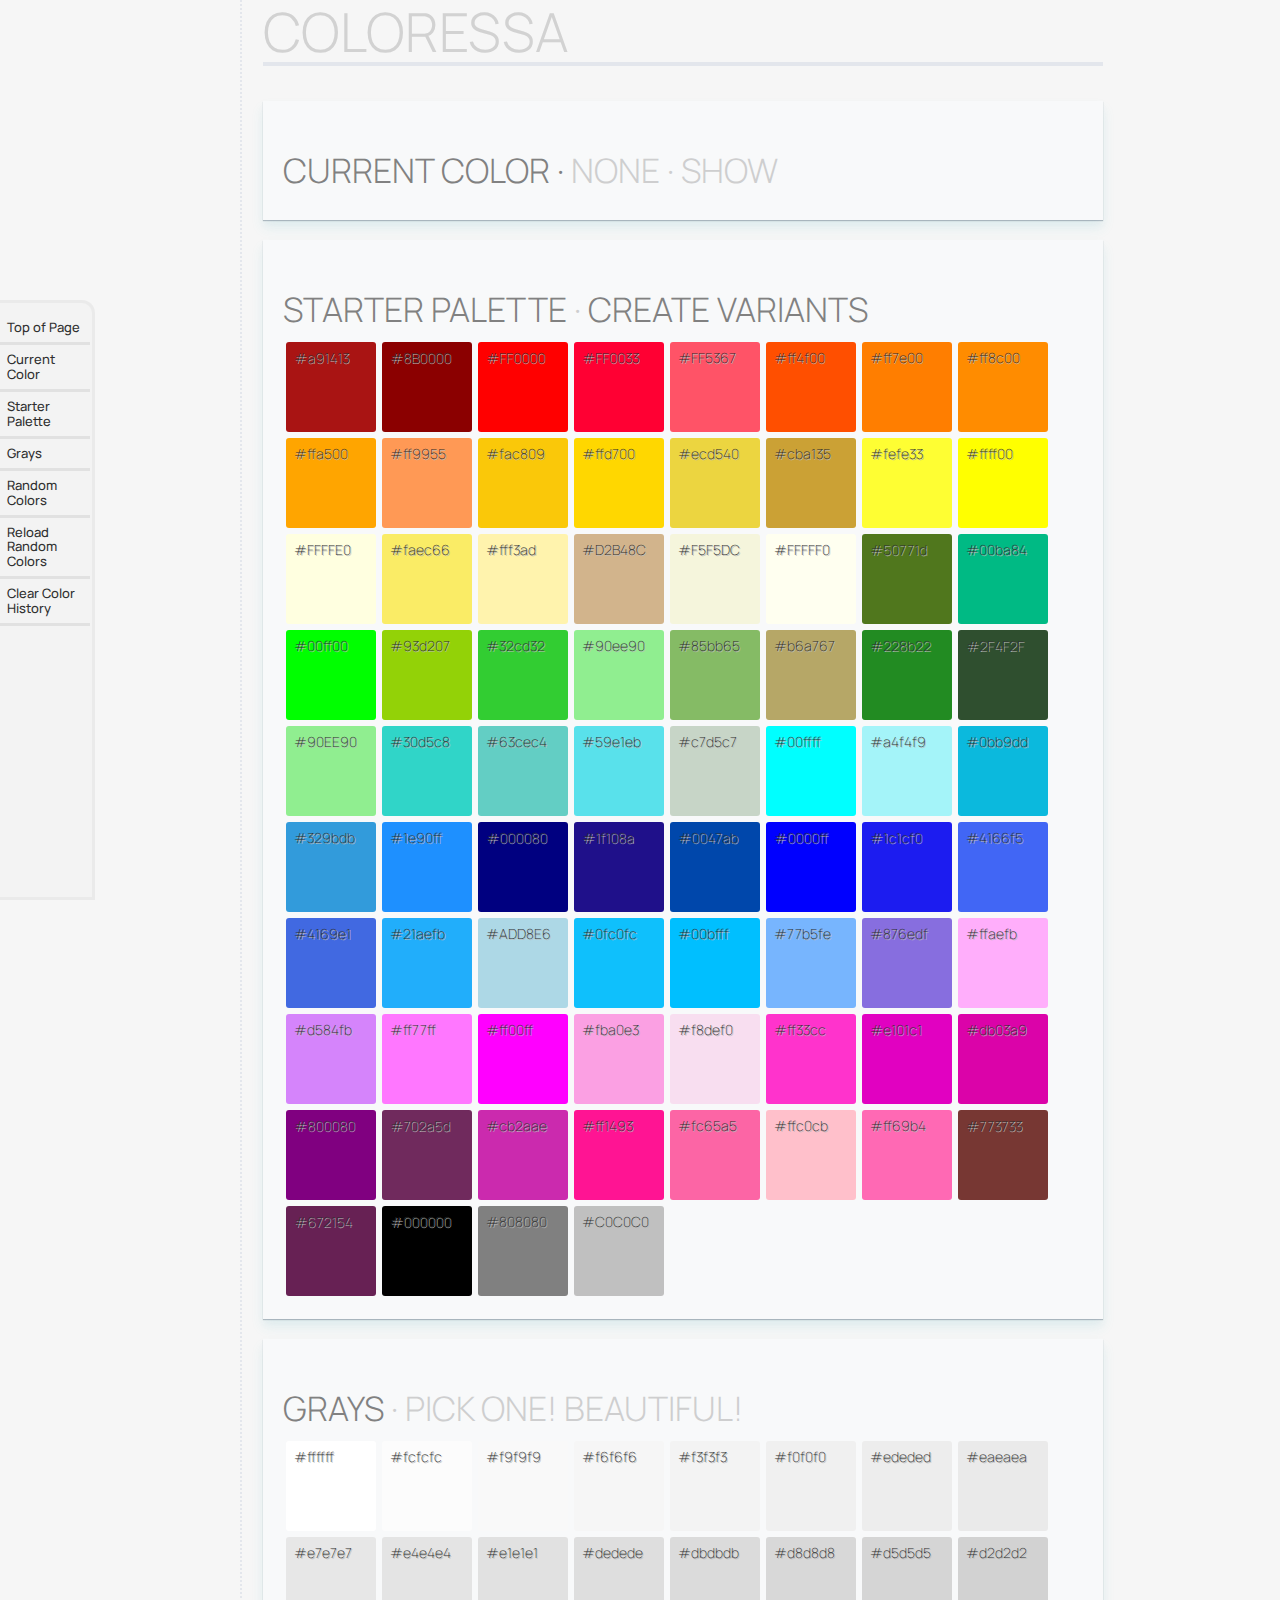
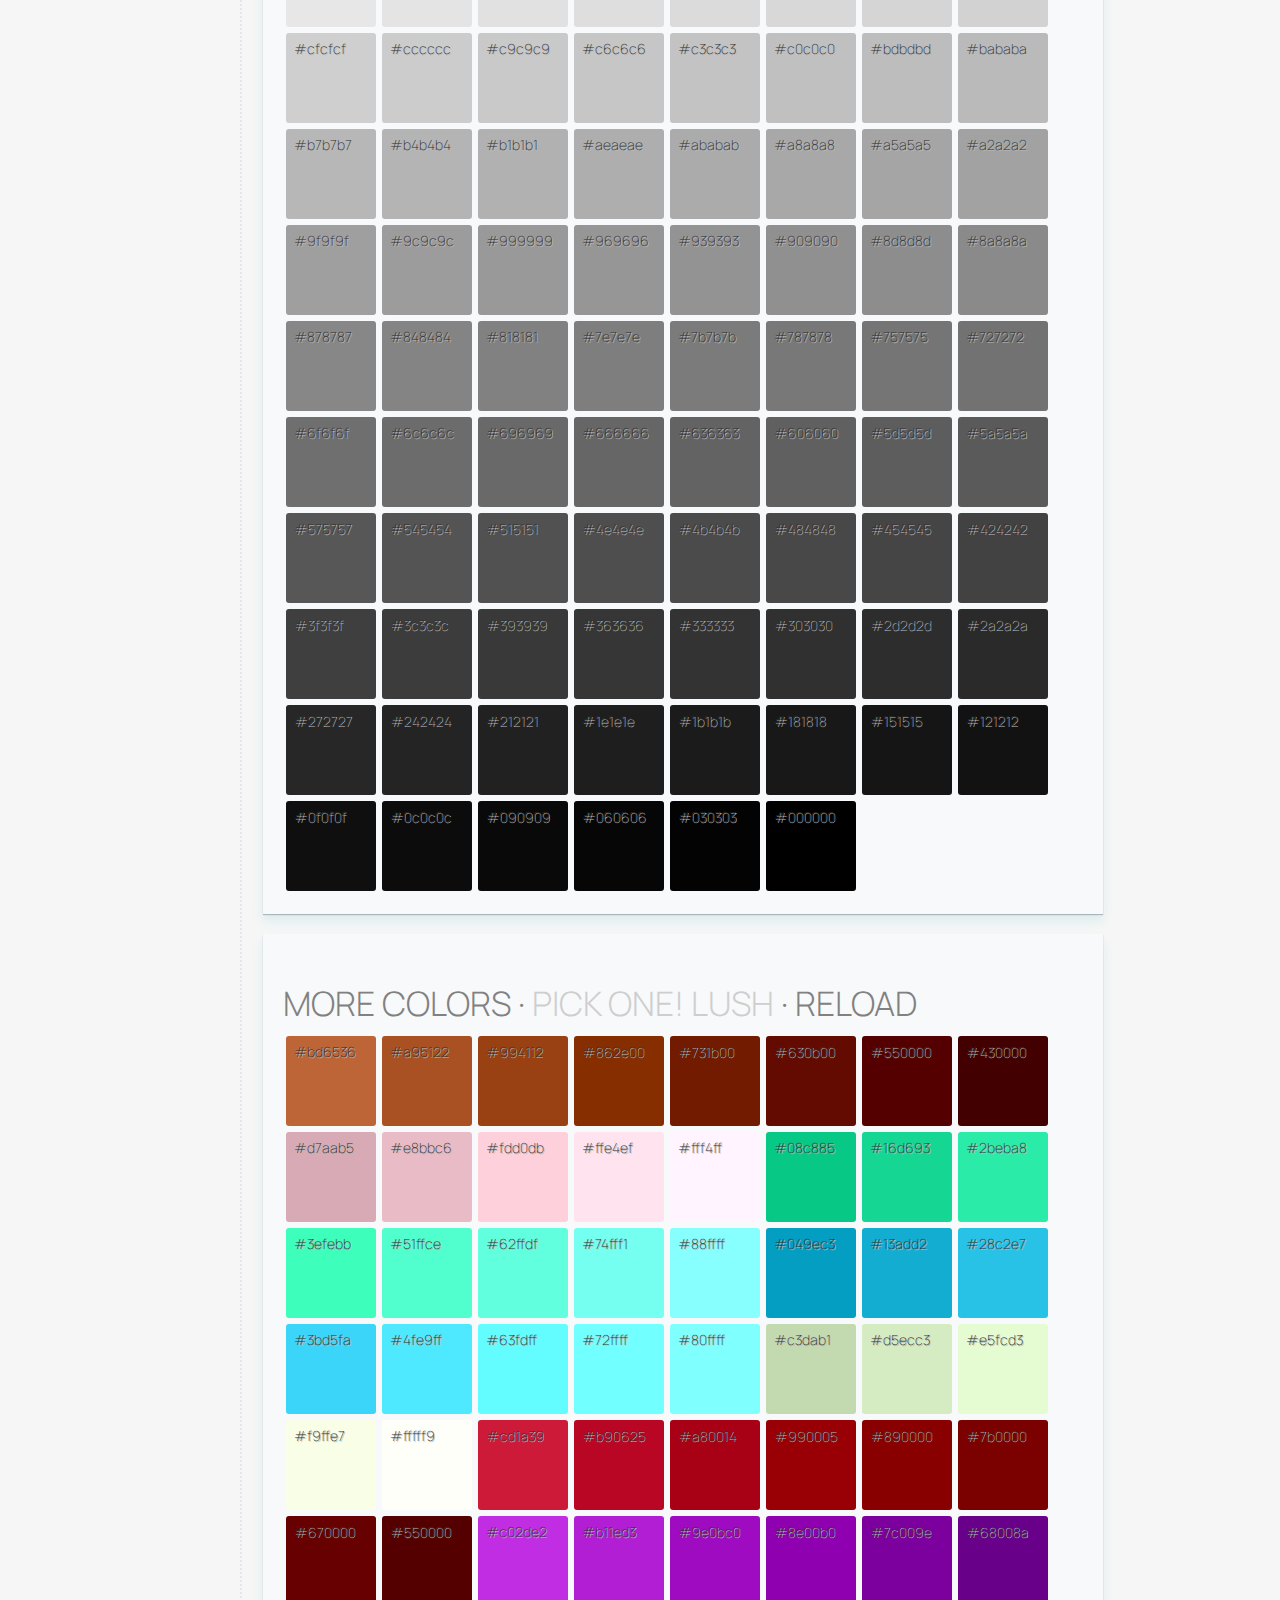
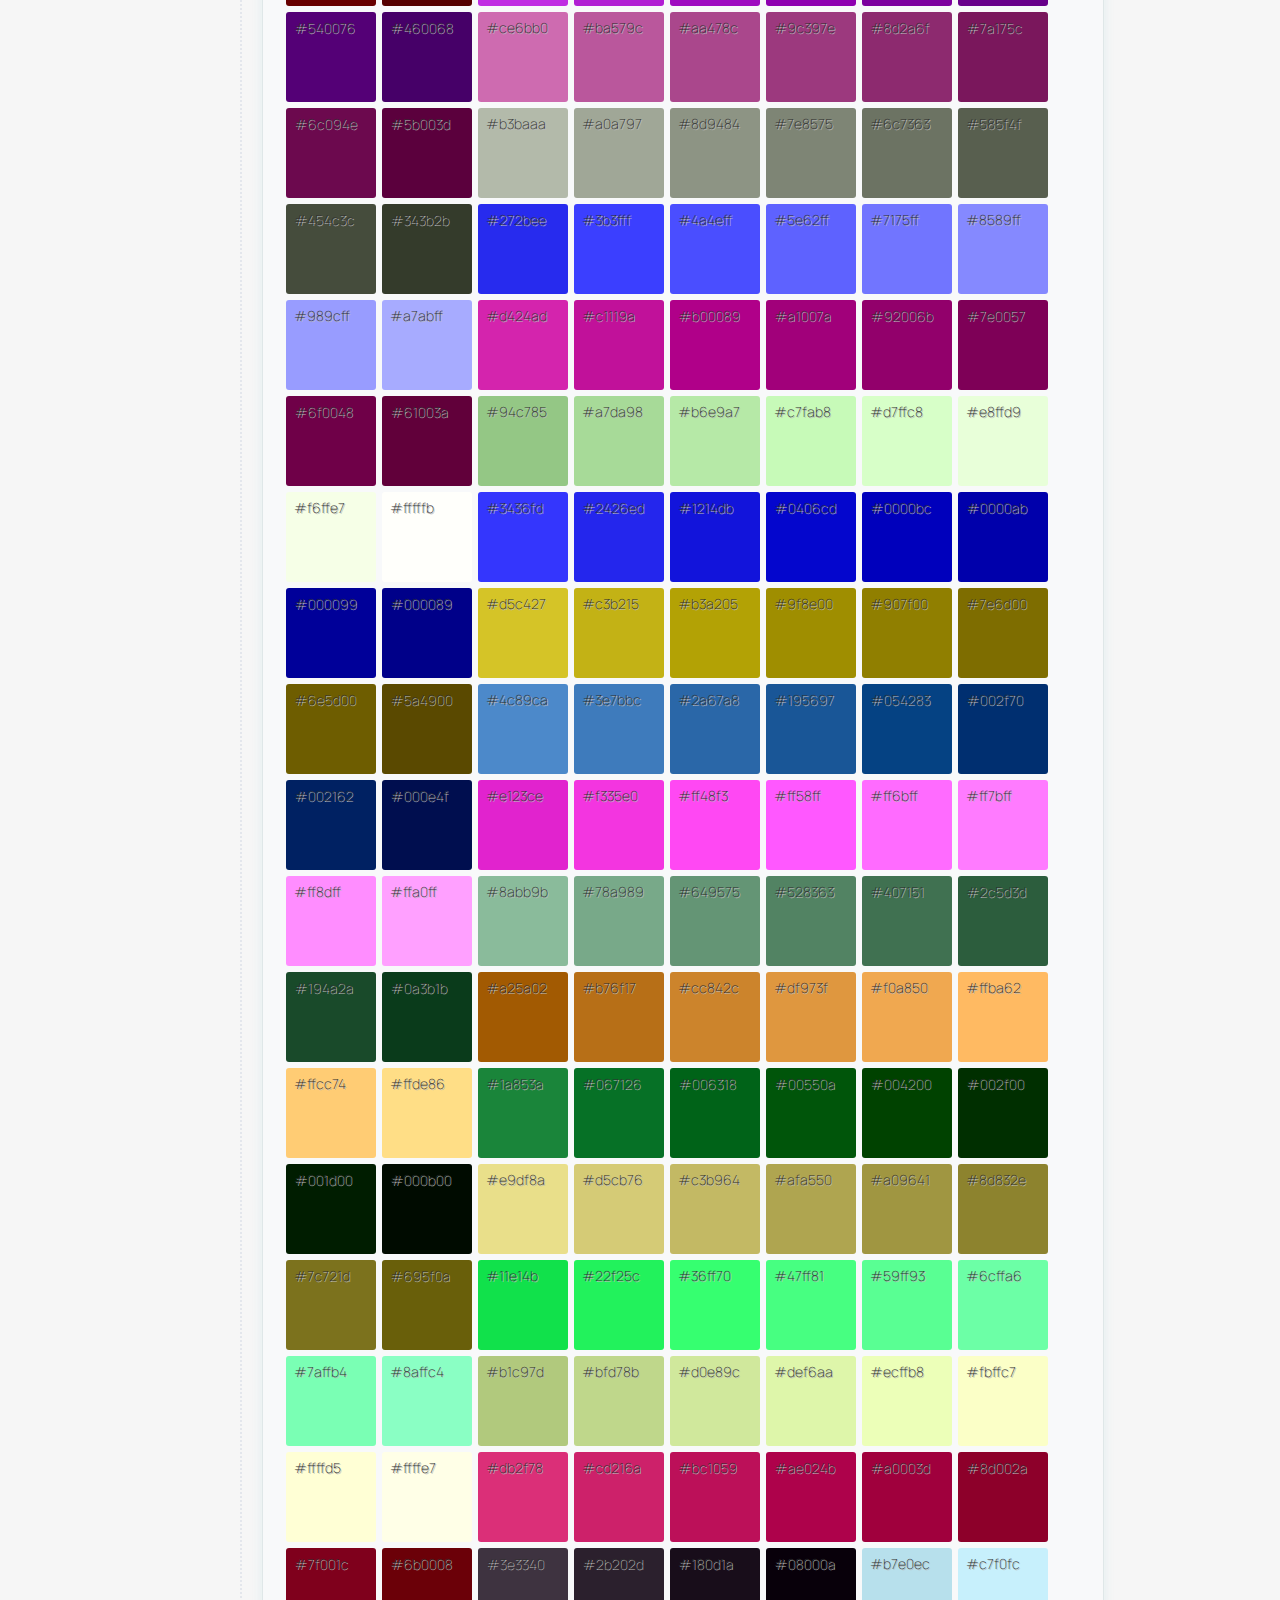
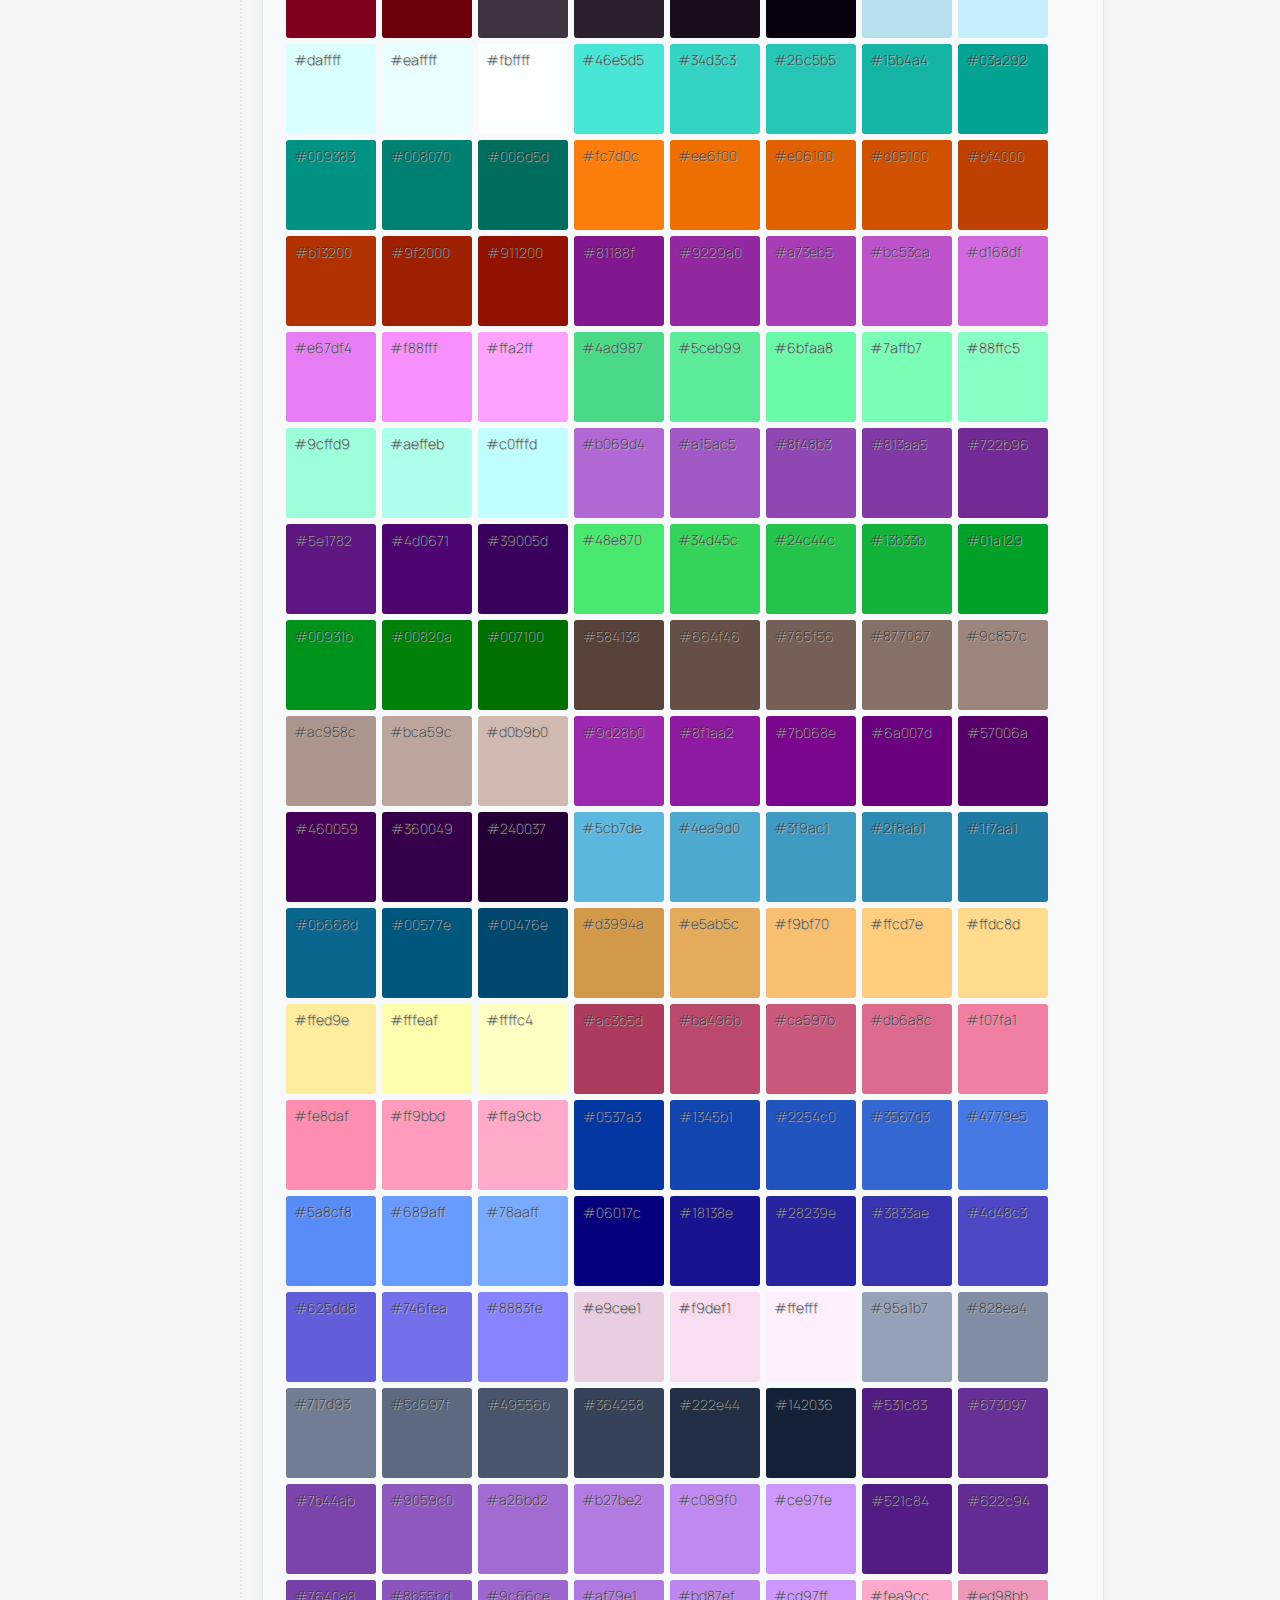
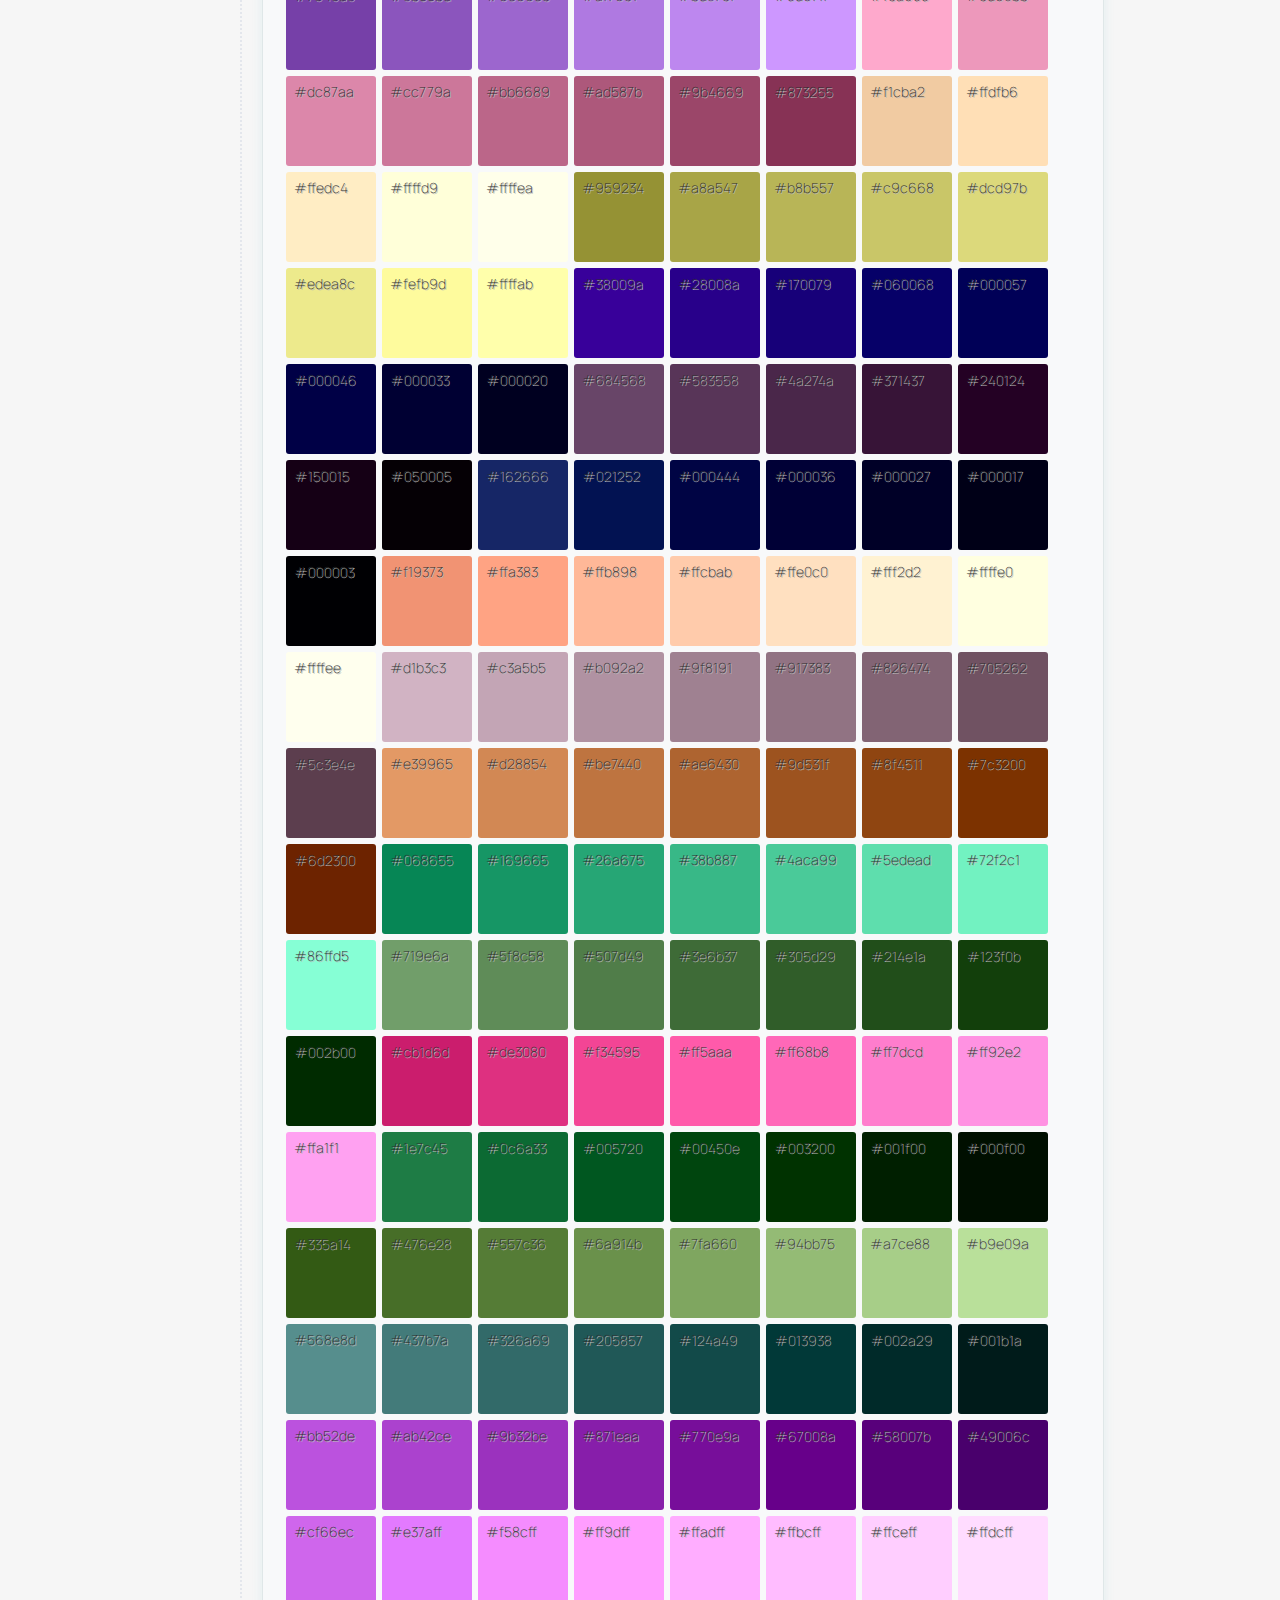
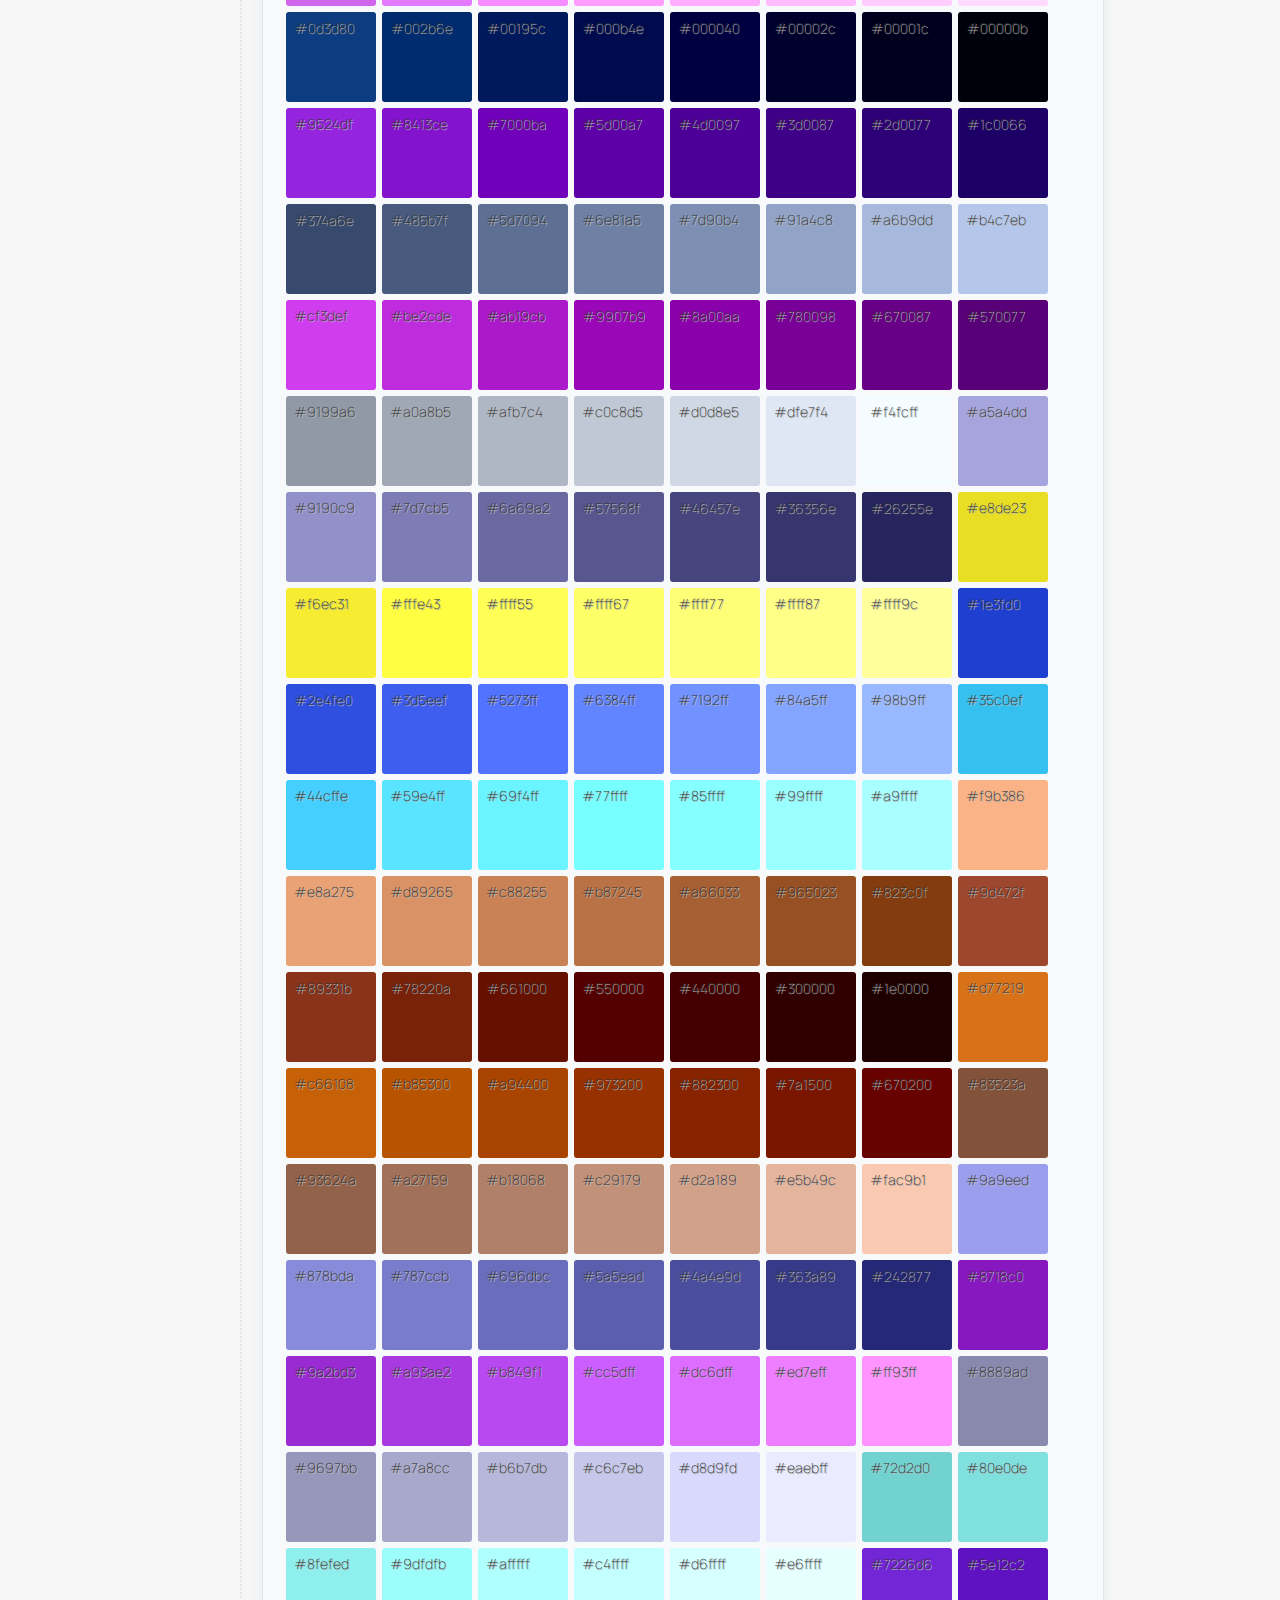
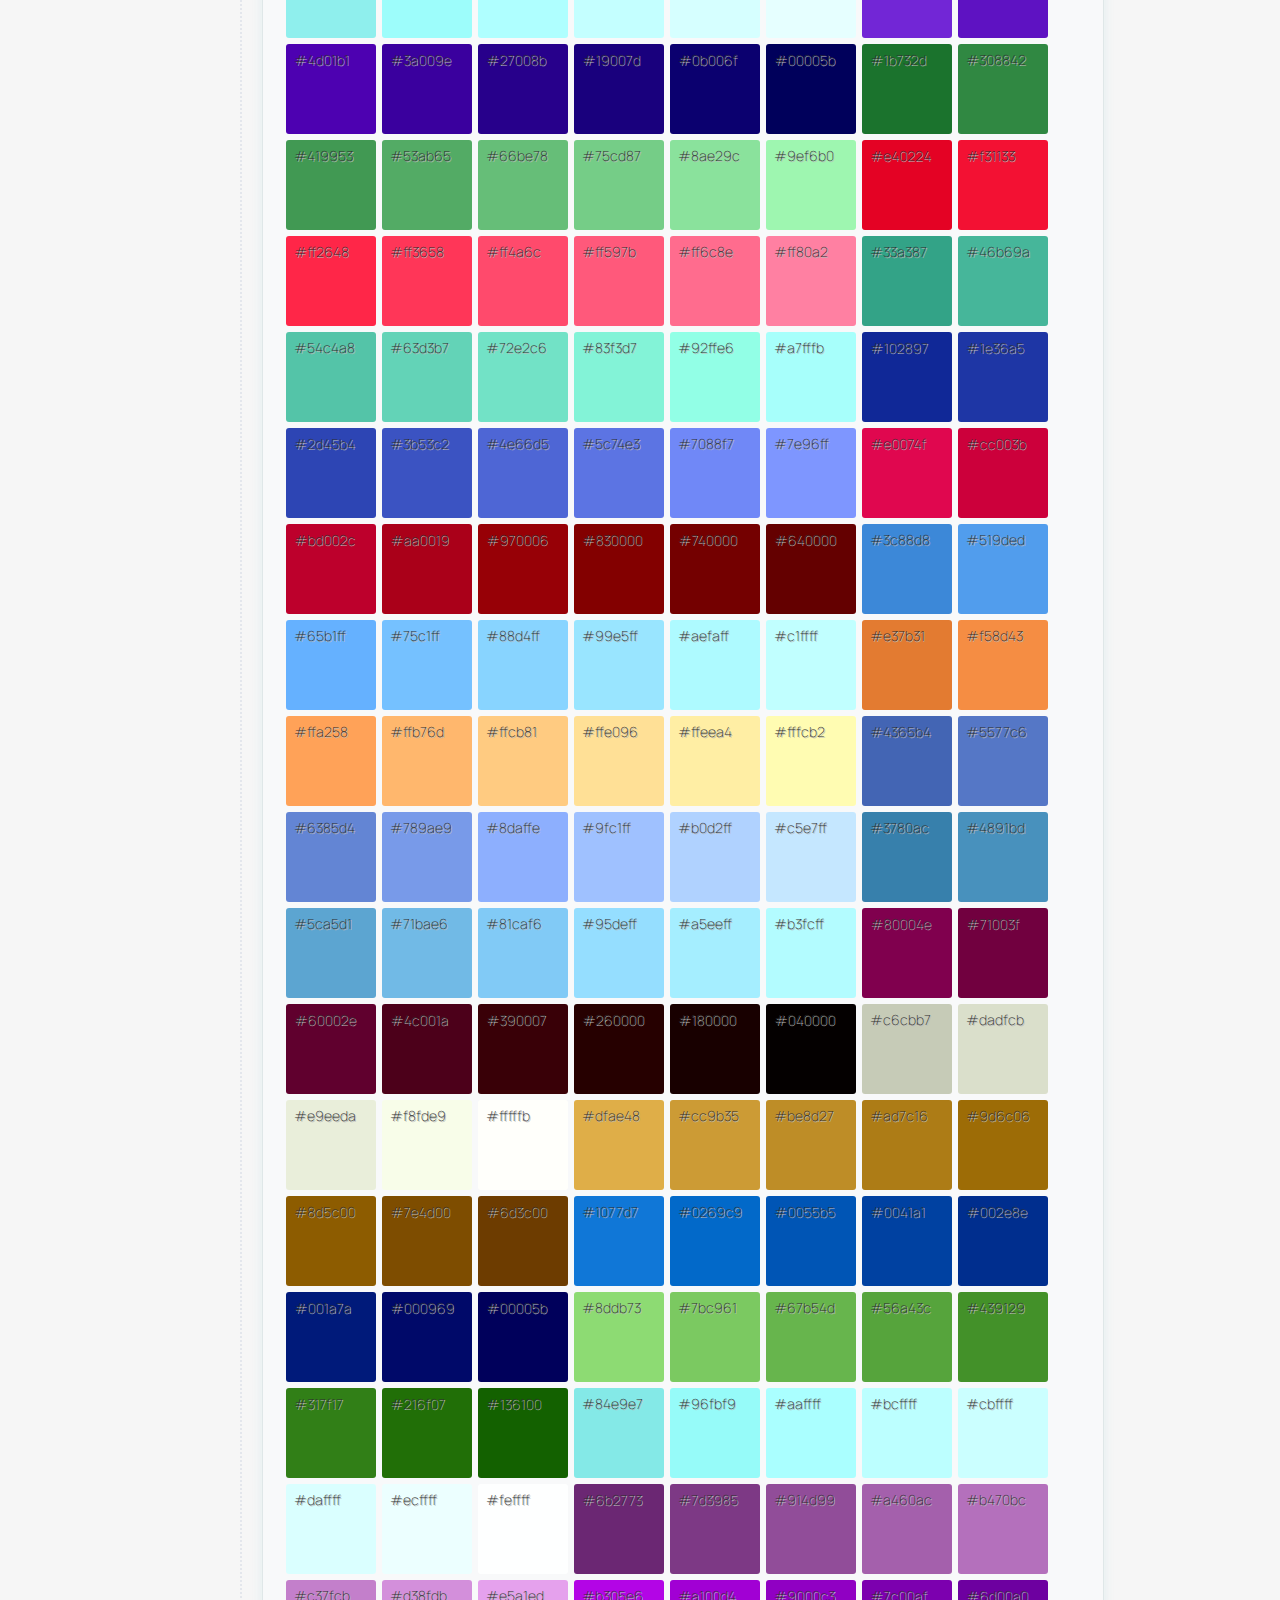
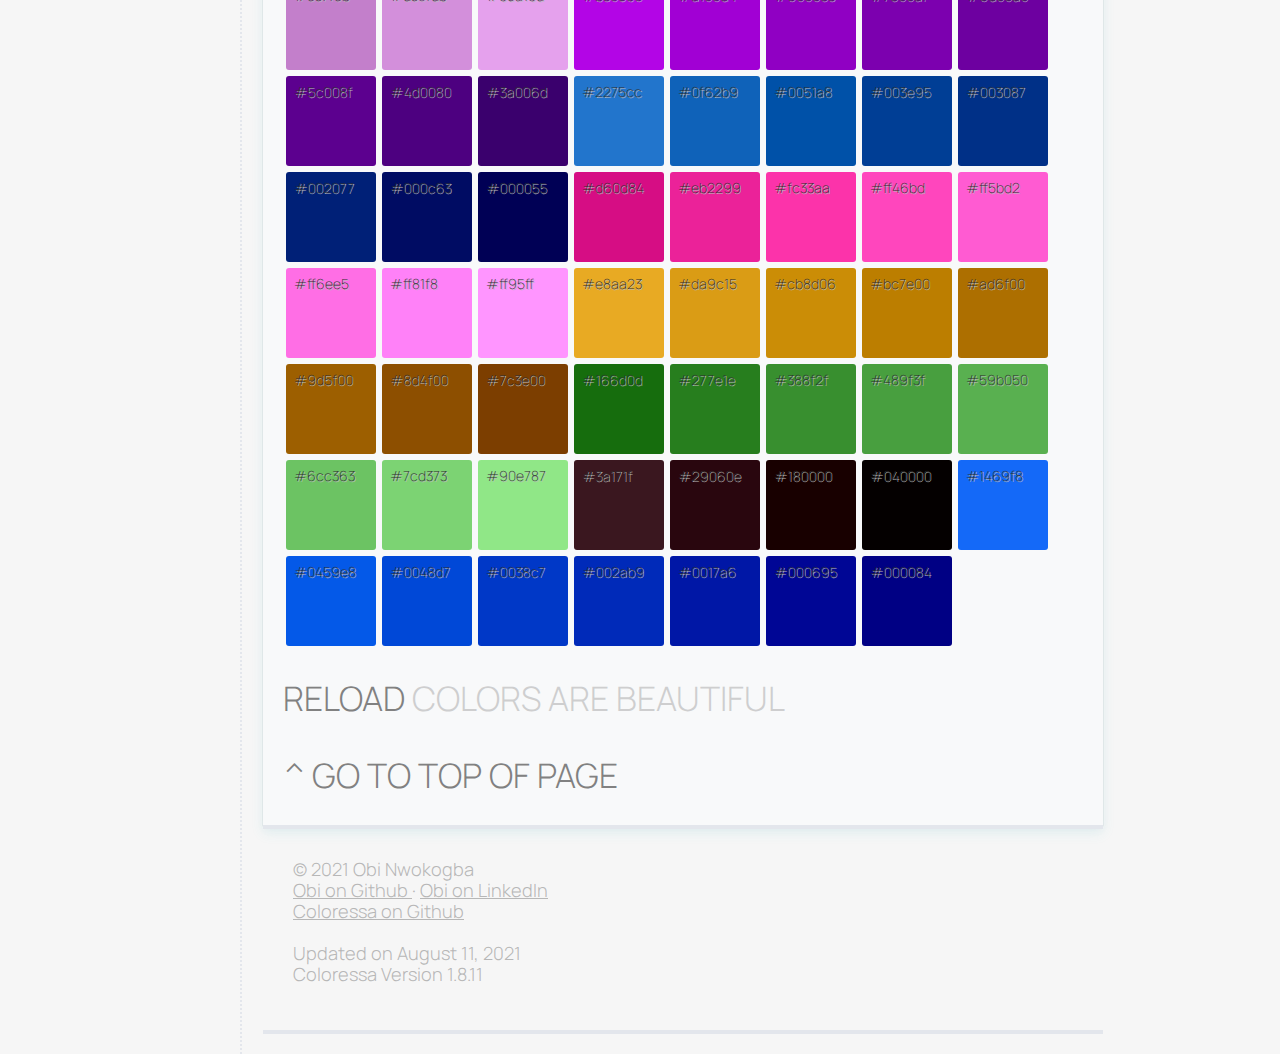
==== commit af0bd379: "Sidebar features added" ====
--- a/index.html
+++ b/index.html
@@ -2,17 +2,17 @@
 <html lang="en">
 
 <head>
-    <meta charset="utf-8" />
-    <meta content="width=device-width, initial-scale=1" name="viewport" />
+    <meta charset="utf-8"/>
+    <meta content="width=device-width, initial-scale=1" name="viewport"/>
     <meta name="keywords" content="HTML Colors, Hex, Codes, HSL, RGB, Shades, Tints, Designers, Artists, CSS">
     <meta name="author" content="Obi Nwokogba">
     <meta name="description" content="Free Web tutorials">
 
-    <link href="normalize.css" rel="stylesheet" />
-    <link href="coloressastyles.css" rel="stylesheet" />
-    <link href="https://fonts.gstatic.com" rel="preconnect" />
+    <link href="normalize.css" rel="stylesheet"/>
+    <link href="coloressastyles.css" rel="stylesheet"/>
+    <link href="https://fonts.gstatic.com" rel="preconnect"/>
     <link href="https://fonts.googleapis.com/css2?family=Manrope:wght@200;300;400;500;600;700;800&display=swap"
-        rel="stylesheet">
+          rel="stylesheet">
 
     <script src="js/jquery-3.6.0.min.js"></script>
     <script src="js/clipboard.min.js"></script>
@@ -24,23 +24,23 @@
 </head>
 
 <body>
-    <div class="outermostcontainer">
-        <header>
-        </header>
-        <div class="notify">
+<div class="outermostcontainer">
+    <header>
+    </header>
+    <div class="notify">
             <span class="" id="notifyType">
             </span>
-        </div>
-        <div class="container-lg">
+    </div>
+    <div class="container-lg">
             <span class="pageheader">
                 coloressa
             </span>
-            <div class="homesection">
-
-                <!-- START OF CURRENT COLOR BOX -->
-                <div class="panelbox" id="currentcolorcontainer">
-                    <div class="panelboxheader">
-                        <div class="colorboxescontainer">
+        <div class="homesection">
+
+            <!-- START OF CURRENT COLOR BOX -->
+            <div class="panelbox" id="currentcolorcontainer">
+                <div class="panelboxheader">
+                    <div class="colorboxescontainer">
                             <span class="colorboxheader">
                                 CURRENT COLOR &middot;
                                 <span id="currentcolorheaderdisplay"><span class="lightest">NONE</span></span>
@@ -51,7 +51,7 @@
                                     </span></span>
                             </span>
 
-                            <span id="currentColorVisibile">
+                        <span id="currentColorVisibile">
 
                                 <div class="currentcolorrow">
                                     <div id="currentcolorrow1">
@@ -69,20 +69,20 @@
                                     <div id="currentcolorrow3">
                                         <span class="currentcolorboxlabel">Luminance / Brightness</span>
                                         <span class="currentcolorboxvalue"
-                                            id="currentcolorluminancepercentvalue">-</span>
+                                              id="currentcolorluminancepercentvalue">-</span>
                                         <span class="currentcolorboxvalue" id="currentcolorluminancevalue">-</span>
                                     </div>
                                 </div>
                             </span>
-                            <!-- THIS SPAN IS THE END OF VISIBILITY TOGGLE AREA OF CURRENT COLOR -->
-                        </div>
-                    </div>
-                </div>
-
-                <!-- START OF STARTER PALETTE CONTAINER -->
-                <div class="panelbox" id="startermegacontainer">
-                    <div class="panelboxheader">
-                        <div class="colorboxescontainer">
+                        <!-- THIS SPAN IS THE END OF VISIBILITY TOGGLE AREA OF CURRENT COLOR -->
+                    </div>
+                </div>
+            </div>
+
+            <!-- START OF STARTER PALETTE CONTAINER -->
+            <div class="panelbox" id="startermegacontainer">
+                <div class="panelboxheader">
+                    <div class="colorboxescontainer">
                             <span class="colorboxheader">
                                 STARTER PALETTE
                                 <span class="lightest">
@@ -91,15 +91,15 @@
                                     CREATE VARIANTS
                                 </span>
                             </span>
-                            <span id="startercontainer" class="startercontainer"></span>
-                        </div>
-                    </div>
-                </div>
-
-                <!-- START OF VARIANTS CONTAINER -->
-                <div class="panelbox" id="variantsmegacontainer">
-                    <div class="panelboxheader">
-                        <div class="colorboxescontainer">
+                        <span id="startercontainer" class="startercontainer"></span>
+                    </div>
+                </div>
+            </div>
+
+            <!-- START OF VARIANTS CONTAINER -->
+            <div class="panelbox" id="variantsmegacontainer">
+                <div class="panelboxheader">
+                    <div class="colorboxescontainer">
                             <span class="colorboxheader">
                                 <span id="variantshexlabel"></span>
                                 <span class="lightest">
@@ -109,44 +109,45 @@
                                     RELOAD VARIANTS
                                 </span>
                             </span>
-                            <span id="variantscontainer" class="variantscontainer"></span>
-                        </div>
-                    </div>
-                </div>
-                <!-- START OF SHADES AND TINTS CONTAINER -->
-                <div class="panelbox" id="shadesmegacontainer">
-                    <div class="panelboxheader">
-                        <div class="colorboxescontainer">
+                        <span id="variantscontainer" class="variantscontainer"></span>
+                    </div>
+                </div>
+            </div>
+            <!-- START OF SHADES AND TINTS CONTAINER -->
+            <div class="panelbox" id="shadesmegacontainer">
+                <div class="panelboxheader">
+                    <div class="colorboxescontainer">
                             <span class="colorboxheader">
                                 <span id="shadeshexlabel"></span>
                                 <span class="lightest">
-                                    &middot; SHADES and TINTS
+                                    &middot; SHADES + TINTS
                                     &middot; </span>
                                 <span class="spanlink" onClick="createVariants()">
                                     SEE VARIANTS
                                 </span>
                             </span>
-                            <span id="shadescontainer" class="shadescontainer"></span>
-                        </div>
-                    </div>
-                </div>
-                <!-- START OF GRAYS CONTAINER -->
-                <div class="panelbox" id="grays">
-                    <div class="panelboxheader">
-                        <div class="colorboxescontainer" id="neutralscontainer">
+                        <span id="shadescontainer" class="shadescontainer"></span>
+                    </div>
+                </div>
+            </div>
+            <!-- START OF GRAYS CONTAINER -->
+            <div class="panelbox" id="grays">
+                <div class="panelboxheader">
+                    <div class="colorboxescontainer" id="neutralscontainer">
                             <span class="colorboxheader">
                                 GRAYS
                                 <span class="lightest">
                                     &middot; pick one! BEAUTIFUL!
                                 </span>
                             </span>
-                        </div>
-                    </div>
-                </div>
-                <!-- END OF GRAYS CONTAINER -->
-                <div class="panelbox">
-                    <div class="panelboxheader">
-                        <div class="colorboxescontainer">
+                    </div>
+                </div>
+            </div>
+            <!-- END OF GRAYS CONTAINER -->
+            <!-- START OF RANDOM COLORS CONTAINER -->
+            <div class="panelbox" id="randomcolors">
+                <div class="panelboxheader">
+                    <div class="colorboxescontainer">
                             <span class="colorboxheader">
                                 MORE COLORS &middot;
                                 <span class="lightest">
@@ -156,139 +157,147 @@
                                     RELOAD
                                 </span>
                             </span>
-                            <span id="morecolorscontainer">
-                            </span>
-                            <span class="colorboxheader">
+                        <span id="morecolorscontainer">
+                            </span>
+                        <span class="colorboxheader">
                                 <span class="spanlink" onclick="reloadrandomcolors()">
                                     RELOAD
                                 </span>
                                 <span class="lightest">
                                     COLORS ARE BEAUTIFUL
-                                </span><br /><br />
+                                </span><br/><br/>
                                 <span class="spanlink" id="topofpage" onClick="scrollToPageTop()">^ GO TO TOP OF
                                     PAGE</span>
                             </span>
-                        </div>
-                    </div>
-                </div>
-                <div class="sidepanelcontainer">
-                    <!-- <span class="clear topofpage2" onClick="scrollToPageTop()">TOP OF<br />PAGE</span>
-                    <span class="clear reloadrandoms" onClick="reloadrandomcolors()">RELOAD<br />RANDOMS</span>
-                    <span class="clear" onClick="clearhistorybox()">CLEAR</span> -->
-
-                    <div class="sidebuttonbox">
-                        <span class="sidepanellink" onClick="scrollToPageTop()">Top of Page</span>
-                        <span class="sidepanellink" onClick="reloadrandomcolors()">Current Color</span>
-                        <span class="sidepanellink" onClick="reloadrandomcolors()">Starter Palette</span>
-                        <span class="sidepanellink" onClick="goToGrays()">Grays</span>
-                        <span class="sidepanellink" onClick="clearhistorybox()">Reload Random Colors</span>
-                    </div>
-
-                    <div class="colorhistorybox2"></div>
-                </div>
-
-                <div class="footerbox">
-                    © 2021 Obi Nwokogba
-                    <br />
-                    <a href="https://github.com/obi-nwokogba">
-                        Obi on Github
-                    </a>
-                    ·
-                    <a href="https://www.linkedin.com/in/obi-nwokogba/">
-                        Obi on LinkedIn
-                    </a>
-                    <br />
-                    <br />
-                    Updated on August 10, 2021<br />
-                    Coloressa Version 1.8.10
-                </div>
-            </div>
-
-            <p id="currentcolorstorage"></p>
-
-
-            <script>
-                displayneutrals();
+                    </div>
+                </div>
+            </div>
+            <div class="sidepanelcontainer">
+                <!-- <span class="clear topofpage2" onClick="scrollToPageTop()">TOP OF<br />PAGE</span>
+                <span class="clear reloadrandoms" onClick="reloadrandomcolors()">RELOAD<br />RANDOMS</span>
+                <span class="clear" onClick="clearhistorybox()">CLEAR</span> -->
+
+                <div class="sidebuttonbox">
+                    <span class="sidepanellink" onClick="scrollToPageTop()">Top of Page</span>
+                    <span class="sidepanellink" onClick="goToCurrentColor()">Current Color</span>
+                    <span class="sidepanellink" onClick="goToStarterPalette()">Starter Palette</span>
+                    <span class="sidepanellink" onClick="goToGrays()">Grays</span>
+                    <span class="sidepanellink" onClick="goToRandomColors()">Random Colors</span>
+                    <span class="sidepanellink" onClick="reloadrandomcolors()">Reload Random Colors</span>
+                    <span class="sidepanellink" onClick="clearhistorybox()">Clear Color History</span>
+
+
+                </div>
+
+                <div class="colorhistorybox2"></div>
+            </div>
+
+            <div class="footerbox">
+                © 2021 Obi Nwokogba
+                <br/>
+                <a href="https://github.com/obi-nwokogba">
+                    Obi on Github
+                </a>
+                ·
+                <a href="https://www.linkedin.com/in/obi-nwokogba/">
+                    Obi on LinkedIn
+                </a>
+                <br/>
+                <a href="https://github.com/obi-nwokogba/coloressa">
+                    Coloressa on Github
+                </a>
+                <br/><br/>
+                Updated on August 11, 2021<br/>
+                Coloressa Version 1.8.11
+            </div>
+        </div>
+
+        <p id="currentcolorstorage"></p>
+
+
+        <script>
+            displayneutrals();
+            displaymorecolors();
+
+            function clearhistorybox() {
+                let clearbutton = `<span class="clear" onClick="clearhistorybox()">CLEAR</span>`;
+                $(".colorhistorybox2").empty();
+            }
+
+            function reloadrandomcolors() {
+                $("#morecolorscontainer").empty();
                 displaymorecolors();
-
-                function clearhistorybox() {
-                    let clearbutton = `<span class="clear" onClick="clearhistorybox()">CLEAR</span>`;
-                    $(".colorhistorybox2").empty();
-                }
-
-                function reloadrandomcolors() {
-                    $("#morecolorscontainer").empty();
-                    displaymorecolors();
-                    //displaymorecolors();
-                }
-
-
-
-                function addToColorHistory(hexColor) {
-
-                    var elm = `<div class="colorhistoryelement">
+                //displaymorecolors();
+            }
+
+
+            function addToColorHistory(hexColor) {
+
+                var elm = `<div class="colorhistoryelement">
             <div class="colorhistorycircle" onClick="copyToClipboard(${hexColor})"
          data-clipboard-text="${hexColor}"
         style="background:${hexColor};"></div>
-        <br>
+        
         <span class="historycolorlabel">${hexColor}</span>
         <span class="shades" onClick="createShades('${hexColor}')">shades</span>
         </div>`;
 
-                    $(".colorhistorybox2").prepend(elm);
-                }
-
-                function showNotification(copiedString) {
-                    setCurrentColor(String(copiedString));
-                    $(".notify").fadeToggle();
-                    $(".notify").css("border-bottom-color", copiedString);
-                    $(".notify").toggleClass("active");
-                    $("#notifyType").text(`${copiedString} was copied to your clipboard`);
-                    $("#notifyType").toggleClass("success");
-
-                    setTimeout(function () {
-                        $(".notify").removeClass("active");
-                        $("#notifyType").removeClass("success");
-                        $(".notify").fadeOut();
-                    }, 2000);
-                    addToColorHistory(copiedString);
-                }
-
-                var clipboard = new ClipboardJS('.colorbox');
-                var clipboard2 = new ClipboardJS('.colorhistorycircle');
-
-                clipboard.on('success', function (e) {
-
-                    //alert("SUCCESS");
-                    showNotification(e.text);
-                    //console.info('Action:', e.action);
-                    //console.info('Text:', e.text);
-                    //console.info('Trigger:', e.trigger);
-
-                    //e.clearSelection();
-                });
-
-                createStarterPalette();
-            </script>
-
-
-            <!-- Default Statcounter code for Coloressa
+                $(".colorhistorybox2").prepend(elm);
+            }
+
+            function showNotification(copiedString) {
+                setCurrentColor(String(copiedString));
+                $(".notify").fadeToggle();
+                $(".notify").css("border-bottom-color", copiedString);
+                $(".notify").toggleClass("active");
+                $("#notifyType").text(`${copiedString} was copied to your clipboard`);
+                $("#notifyType").toggleClass("success");
+
+                setTimeout(function () {
+                    $(".notify").removeClass("active");
+                    $("#notifyType").removeClass("success");
+                    $(".notify").fadeOut();
+                }, 2000);
+                addToColorHistory(copiedString);
+            }
+
+            var clipboard = new ClipboardJS('.colorbox');
+            var clipboard2 = new ClipboardJS('.colorhistorycircle');
+
+            clipboard.on('success', function (e) {
+
+                //alert("SUCCESS");
+                showNotification(e.text);
+                //console.info('Action:', e.action);
+                //console.info('Text:', e.text);
+                //console.info('Trigger:', e.trigger);
+
+                //e.clearSelection();
+            });
+
+            createStarterPalette();
+        </script>
+
+
+        <!-- Default Statcounter code for Coloressa
 https://coloressa.com -->
-<script type="text/javascript">
-var sc_project=12568884; 
-var sc_invisible=1; 
-var sc_security="10808968"; 
-</script>
-<script type="text/javascript"
-src="https://www.statcounter.com/counter/counter.js"
-async></script>
-<noscript><div class="statcounter"><a title="Web Analytics
+        <script type="text/javascript">
+            var sc_project = 12568884;
+            var sc_invisible = 1;
+            var sc_security = "10808968";
+        </script>
+        <script type="text/javascript"
+                src="https://www.statcounter.com/counter/counter.js"
+                async></script>
+        <noscript>
+            <div class="statcounter"><a title="Web Analytics
 Made Easy - StatCounter" href="https://statcounter.com/"
-target="_blank"><img class="statcounter"
-src="https://c.statcounter.com/12568884/0/10808968/1/"
-alt="Web Analytics Made Easy - StatCounter"
-referrerPolicy="no-referrer-when-downgrade"></a></div></noscript>
-<!-- End of Statcounter Code -->
+                                        target="_blank"><img class="statcounter"
+                                                             src="https://c.statcounter.com/12568884/0/10808968/1/"
+                                                             alt="Web Analytics Made Easy - StatCounter"
+                                                             referrerPolicy="no-referrer-when-downgrade"></a></div>
+        </noscript>
+        <!-- End of Statcounter Code -->
 
 </body>
 
--- a/coloressastyles.css
+++ b/coloressastyles.css
@@ -2,7 +2,7 @@
     --darkest-color: #05222F;
     --middark-color: #1777A4;
     --brand-blue: #1475e4;
-    --coloressa-purple: #c71ae9;
+    --coloressa-purple: #d94dd3;
     --brand-darkbrown: #191D21;
     --brand-midbrown: #394145;
     --midlight-color: #363636;
@@ -38,6 +38,29 @@
     font-size: 20px;
 }
 
+/* SCROLLBAR STYLING */
+/* Works on Firefox */
+* {
+    scrollbar-width: 23px;
+    scrollbar-color: var(--coloressa-purple) white;
+}
+
+/* Works on Chrome, Edge, and Safari */
+*::-webkit-scrollbar {
+    width: 23px;
+    border-right: solid 2px black;
+}
+
+*::-webkit-scrollbar-track {
+    background: white;
+}
+
+*::-webkit-scrollbar-thumb {
+    background-color: var(--coloressa-purple);
+    border-radius: 20px;
+    border: 1px solid var(--coloressa-purple);
+}
+
 .siteheadertext {
     margin-top: 50px;
     color: White;
@@ -119,7 +142,7 @@
     color: #b7b7b7;
 }
 
-.footerbox>a:hover {
+.footerbox > a:hover {
     color: #c71ae9;
     border-bottom-color: #c71ae9;
 }
@@ -143,20 +166,21 @@
     padding: 0;
 }
 
-nav>a {}
+nav > a {
+}
 
 .navbar {
     display: flex;
     justify-content: flex-start;
 }
 
-li>a {
+li > a {
     text-decoration: none;
     transition: 0.23s;
     padding-right: 15px;
 }
 
-li>a:hover {
+li > a:hover {
     border-bottom: solid 3px;
     font-weight: 500;
     color: var(--brand-blue);
@@ -416,10 +440,8 @@
     font-weight: 400;
 }
 
-.sidebuttonbox{
-
-}
-
+.sidebuttonbox {
+}
 
 
 .clear {
@@ -465,21 +487,23 @@
 
 /* SIDE PANEL STYLES */
 
-.sidepanellink{
+.sidepanellink {
     width: 90px;
     padding: 7px;
     font-size: 13px;
     cursor: pointer;
-    border-top: solid 3px #e1e1e1;
+    border-bottom: solid 3px #e1e1e1;
     transition: 0.13s;
     font-weight: 500;
     background-color: #f3f3f3;
-    min-height:30px;
-    display:block;
-}
-
-.sidepanellink:hover{
+    min-height: 30px;
+    display: block;
+}
+
+.sidepanellink:hover {
     color: var(--coloressa-purple);
+    border-bottom: solid 3px var(--coloressa-purple);
+    background-color: rgba(255, 255, 255, 0.252);
 }
 
 .colorhistorycircle {
@@ -490,7 +514,7 @@
     min-width: 42px;
     max-width: 42px;
     max-height: 42px;
-    margin-bottom: -18px;
+    margin-bottom: 7px;
     display: block;
 }
 
@@ -511,12 +535,14 @@
     left: 0;
     border: solid 3px #eaeaea;
     border-left: none;
-    height: 500px;
+    height: 600px;
     width: 95px;
     background-color: #ededed;
     background-color: #f3f3f3;
     border-radius: 0px 0px 0px 0px;
     padding: 0px;
+    padding-top: 10px;
+    border-radius: 0px 13px 0px 0px;
     display: flex;
     flex-direction: column;
 }
@@ -524,17 +550,37 @@
 .colorhistorybox2 {
     border: none;
     margin: 0;
-    height: 340px;
-    width: 80px;
+    height: 360px;
+    width: 90px;
     background-color: #f3f3f3;
     border-radius: 0px 0px 0px 0px;
     display: flex;
     flex-direction: column;
     padding: 0px;
+    padding-bottom: 40px;
     font-size: 14px;
     overflow: scroll;
     text-align: center;
     background-color: #f3f3f3;
+    overflow-x: hidden;
+    scrollbar-width: 12px;
+    scrollbar-color: var(--coloressa-purple) white;
+}
+
+/* Works on Chrome, Edge, and Safari */
+.colorhistorybox2::-webkit-scrollbar {
+    width: 12px;
+    border-right: solid 2px black;
+}
+
+.colorhistorybox2::-webkit-scrollbar-track {
+    background: white;
+}
+
+.colorhistorybox2::-webkit-scrollbar-thumb {
+    background-color: var(--coloressa-purple);
+    border-radius: 8px;
+    border: 1px solid var(--coloressa-purple);
 }
 
 .container-lg {
@@ -551,23 +597,25 @@
 
 .historycolorlabel {
     font-size: 11px;
-    font-weight: 500;
+    font-weight: 600;
     text-align: center;
     display: block;
     padding: 0px;
     margin-bottom: 6px;
+    margin-top: 7px;
 }
 
 
 /* CURRENT COLOR - STYLES */
 
-#currentColorVisibile{
-    display:block;
-}
-
-#currentcolorheaderdisplay{
-    border-top:solid 4px transparent;
-}
+#currentColorVisibile {
+    display: block;
+}
+
+#currentcolorheaderdisplay {
+    border-top: solid 4px transparent;
+}
+
 .currentcolorrow {
     display: flex;
     flex-direction: row;
@@ -700,13 +748,17 @@
 }
 
 /* THIRD BREAKPOINT */
-@media all and (max-width: 800px) {}
+@media all and (max-width: 800px) {
+}
 
 /* FOURTH BREAKPOINT */
-@media all and (max-width: 1000px) {}
+@media all and (max-width: 1000px) {
+}
 
 /* FIFTH BREAKPOINT */
-@media all and (max-width: 1300px) {}
+@media all and (max-width: 1300px) {
+}
 
 /* SIXTH BREAKPOINT */
-@media all and (max-width: 1700px) {}+@media all and (max-width: 1700px) {
+}